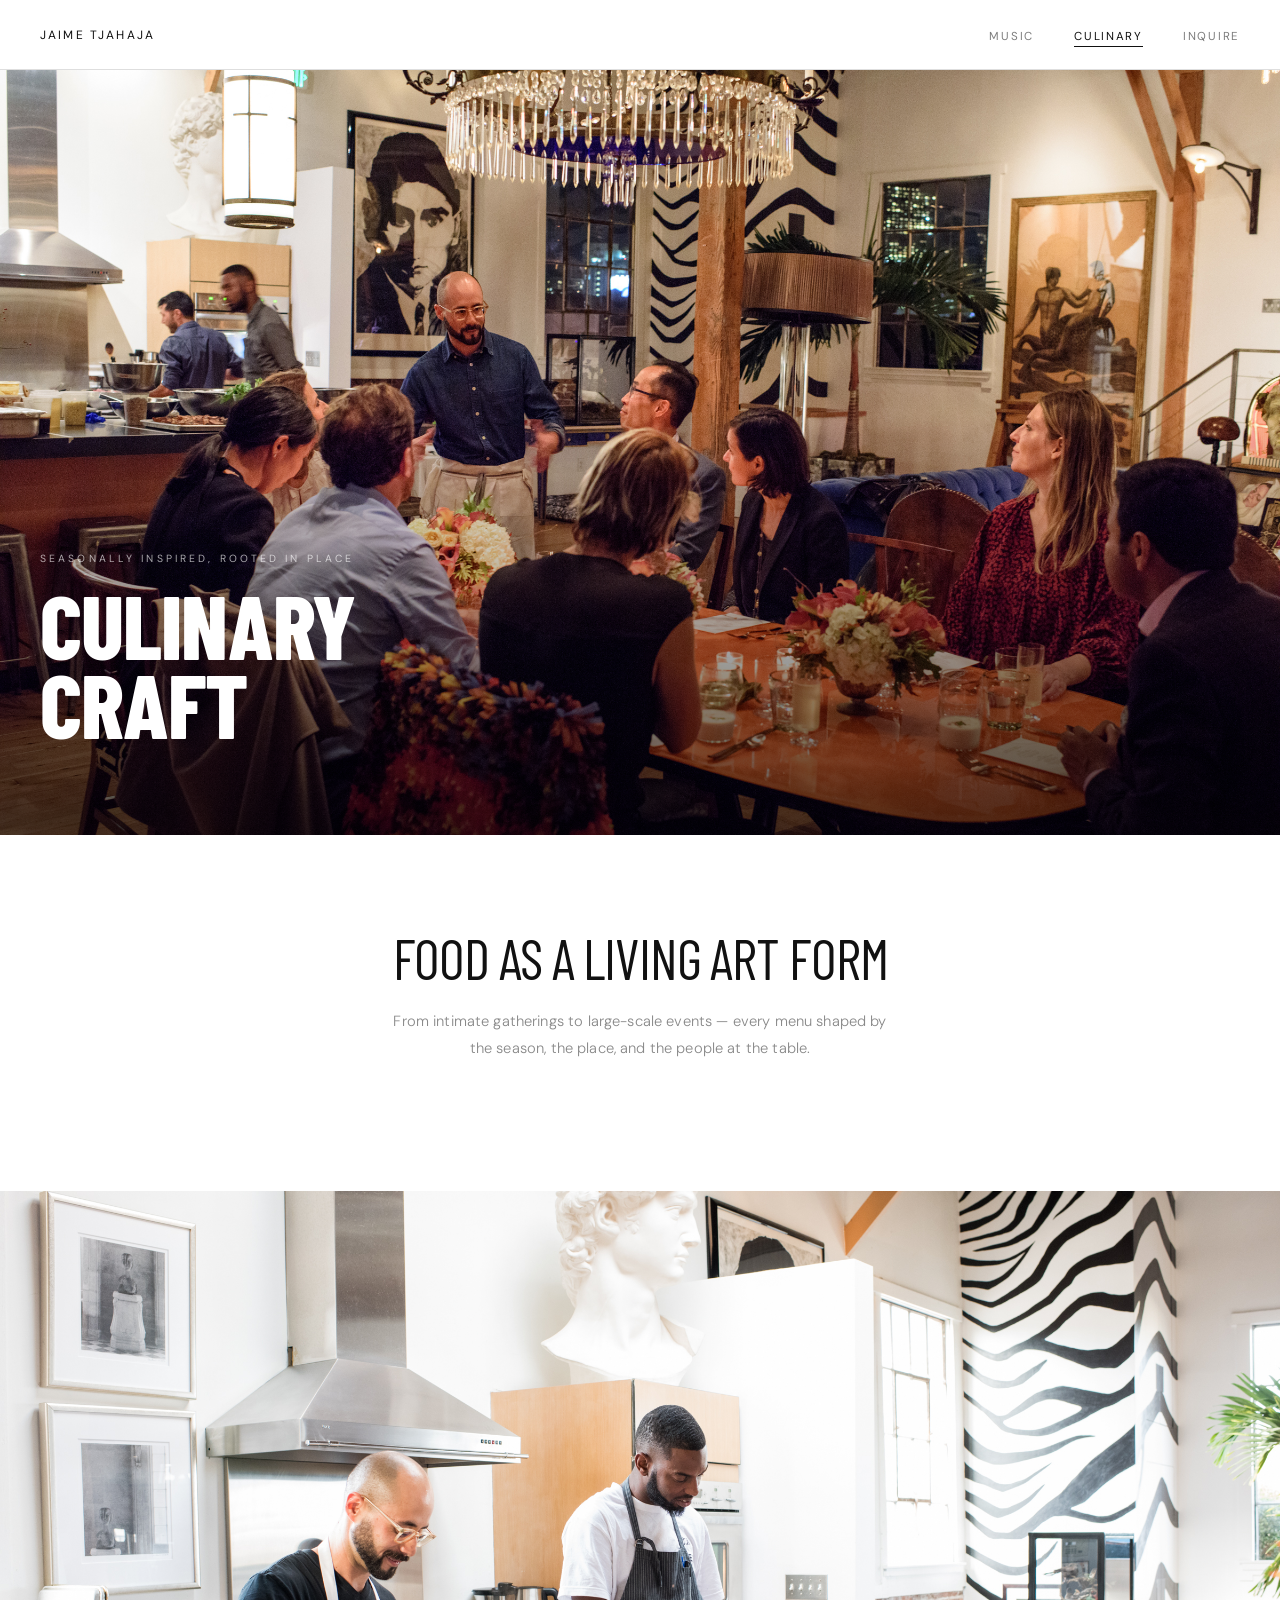
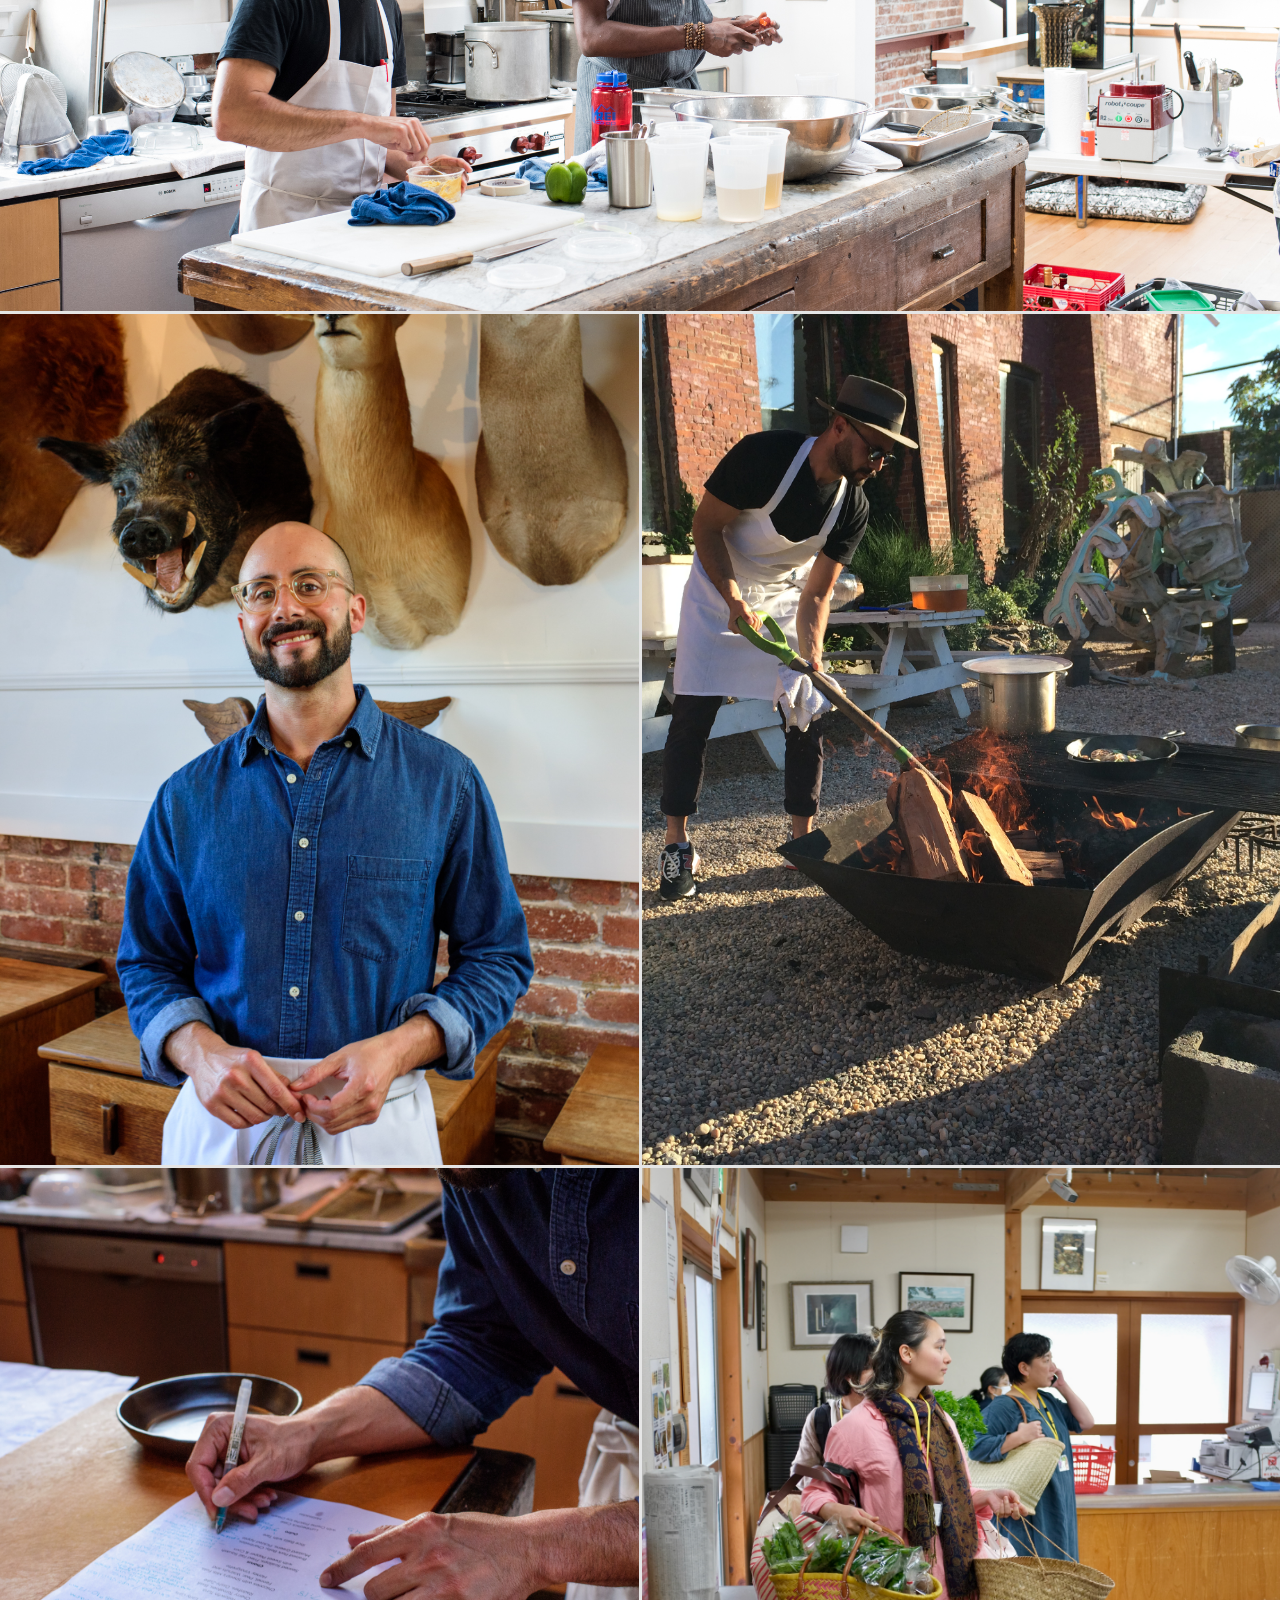
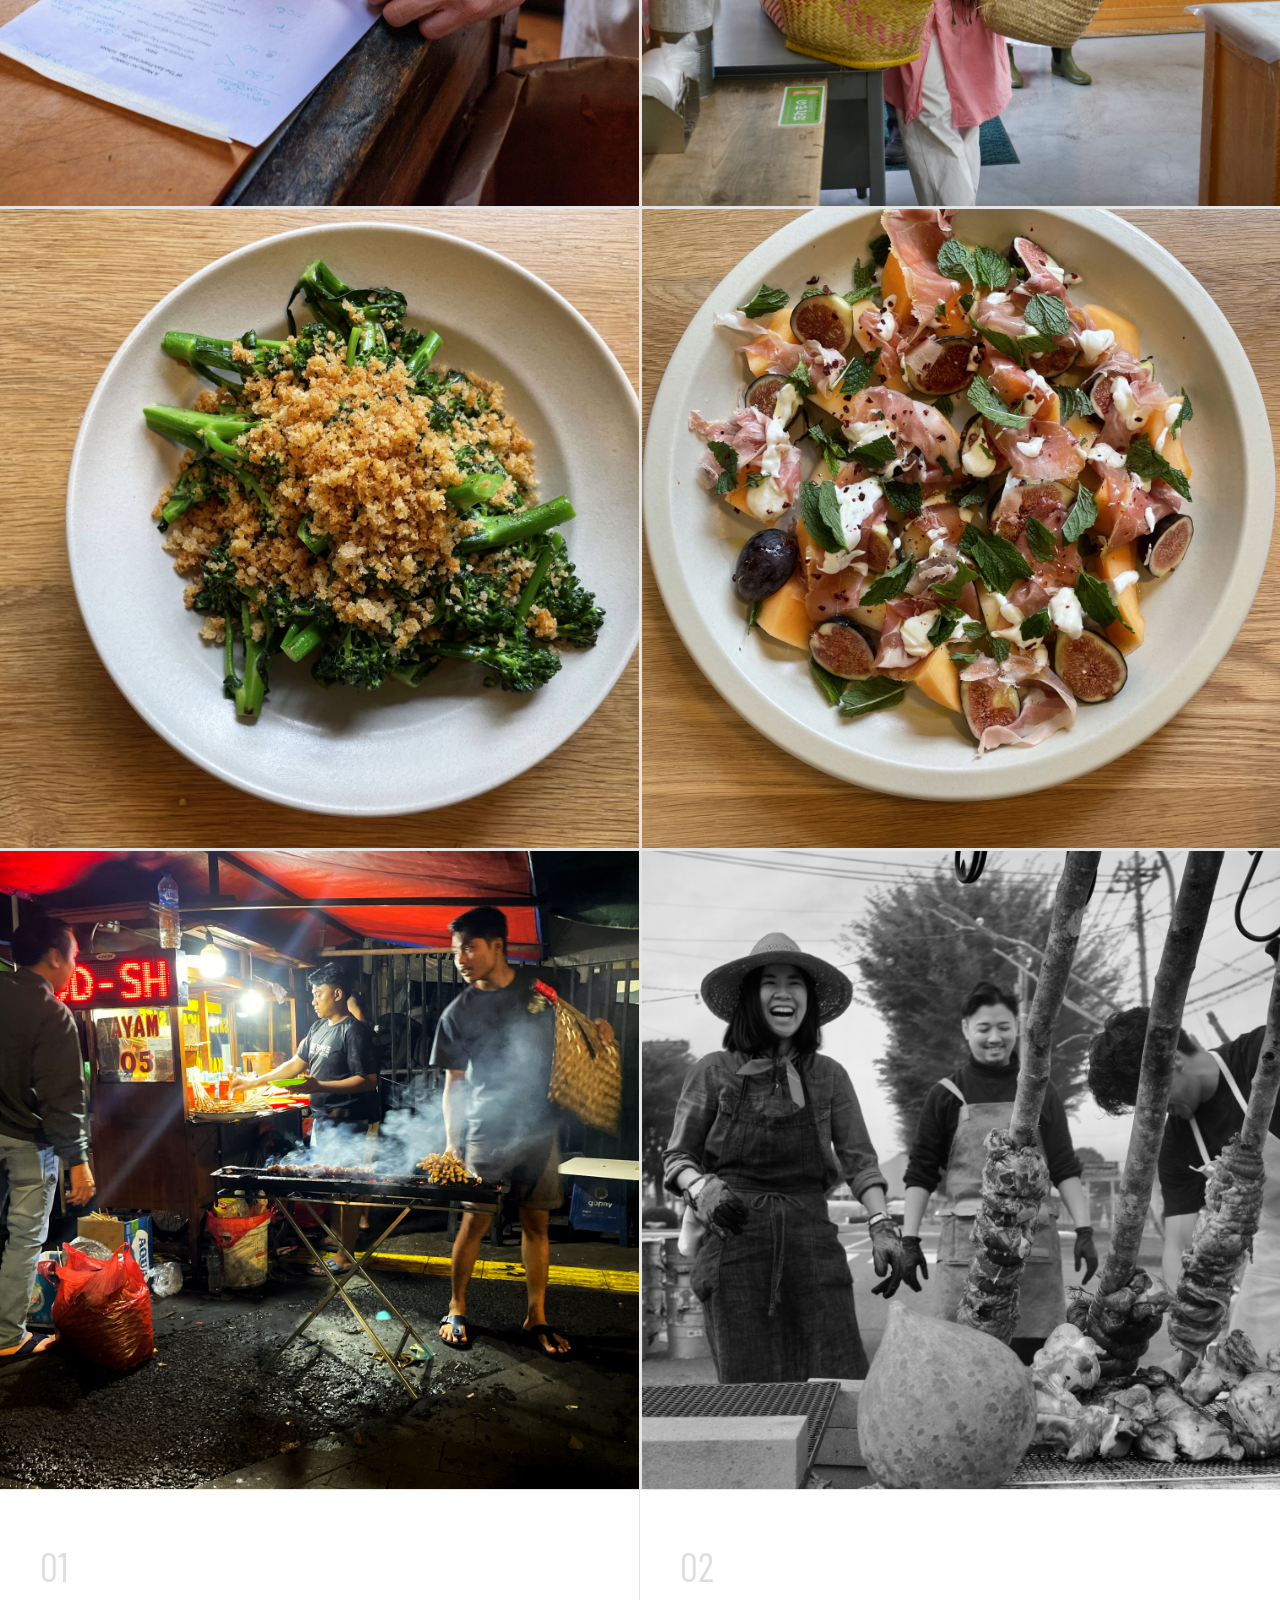
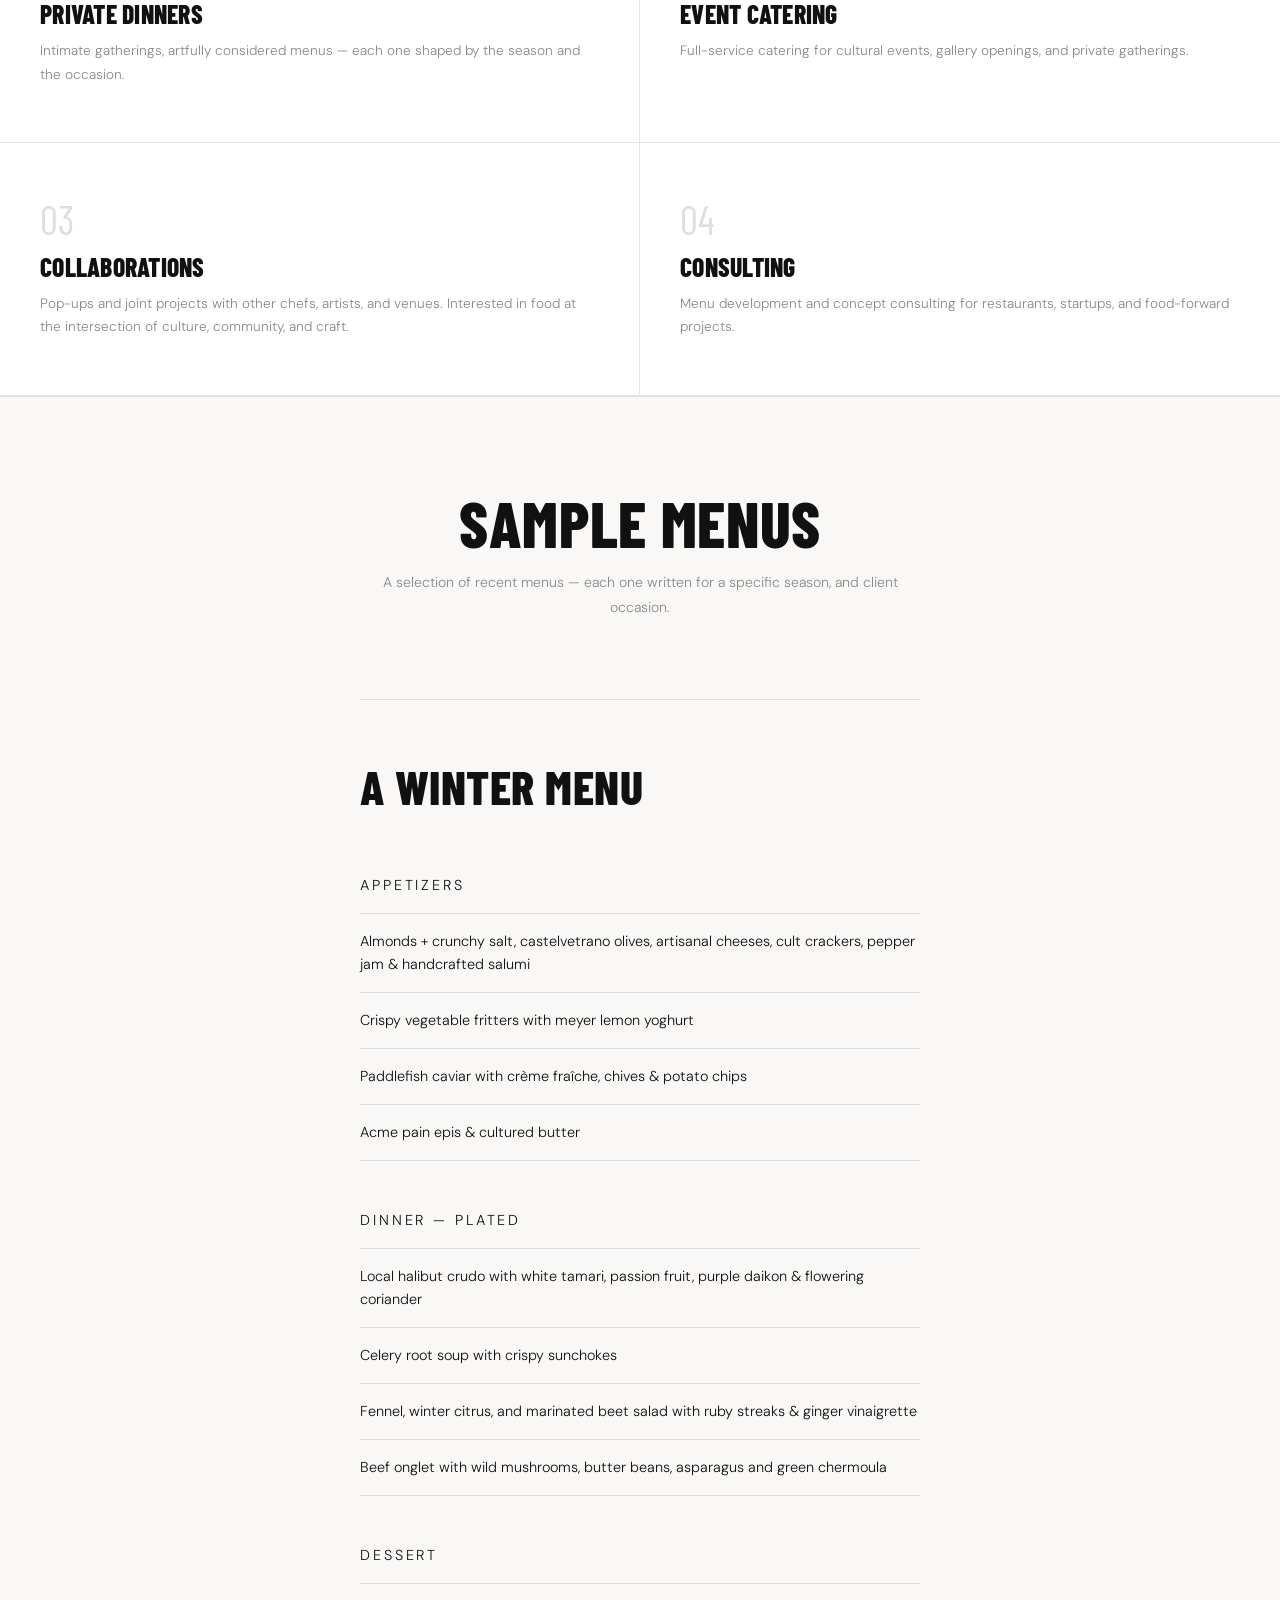
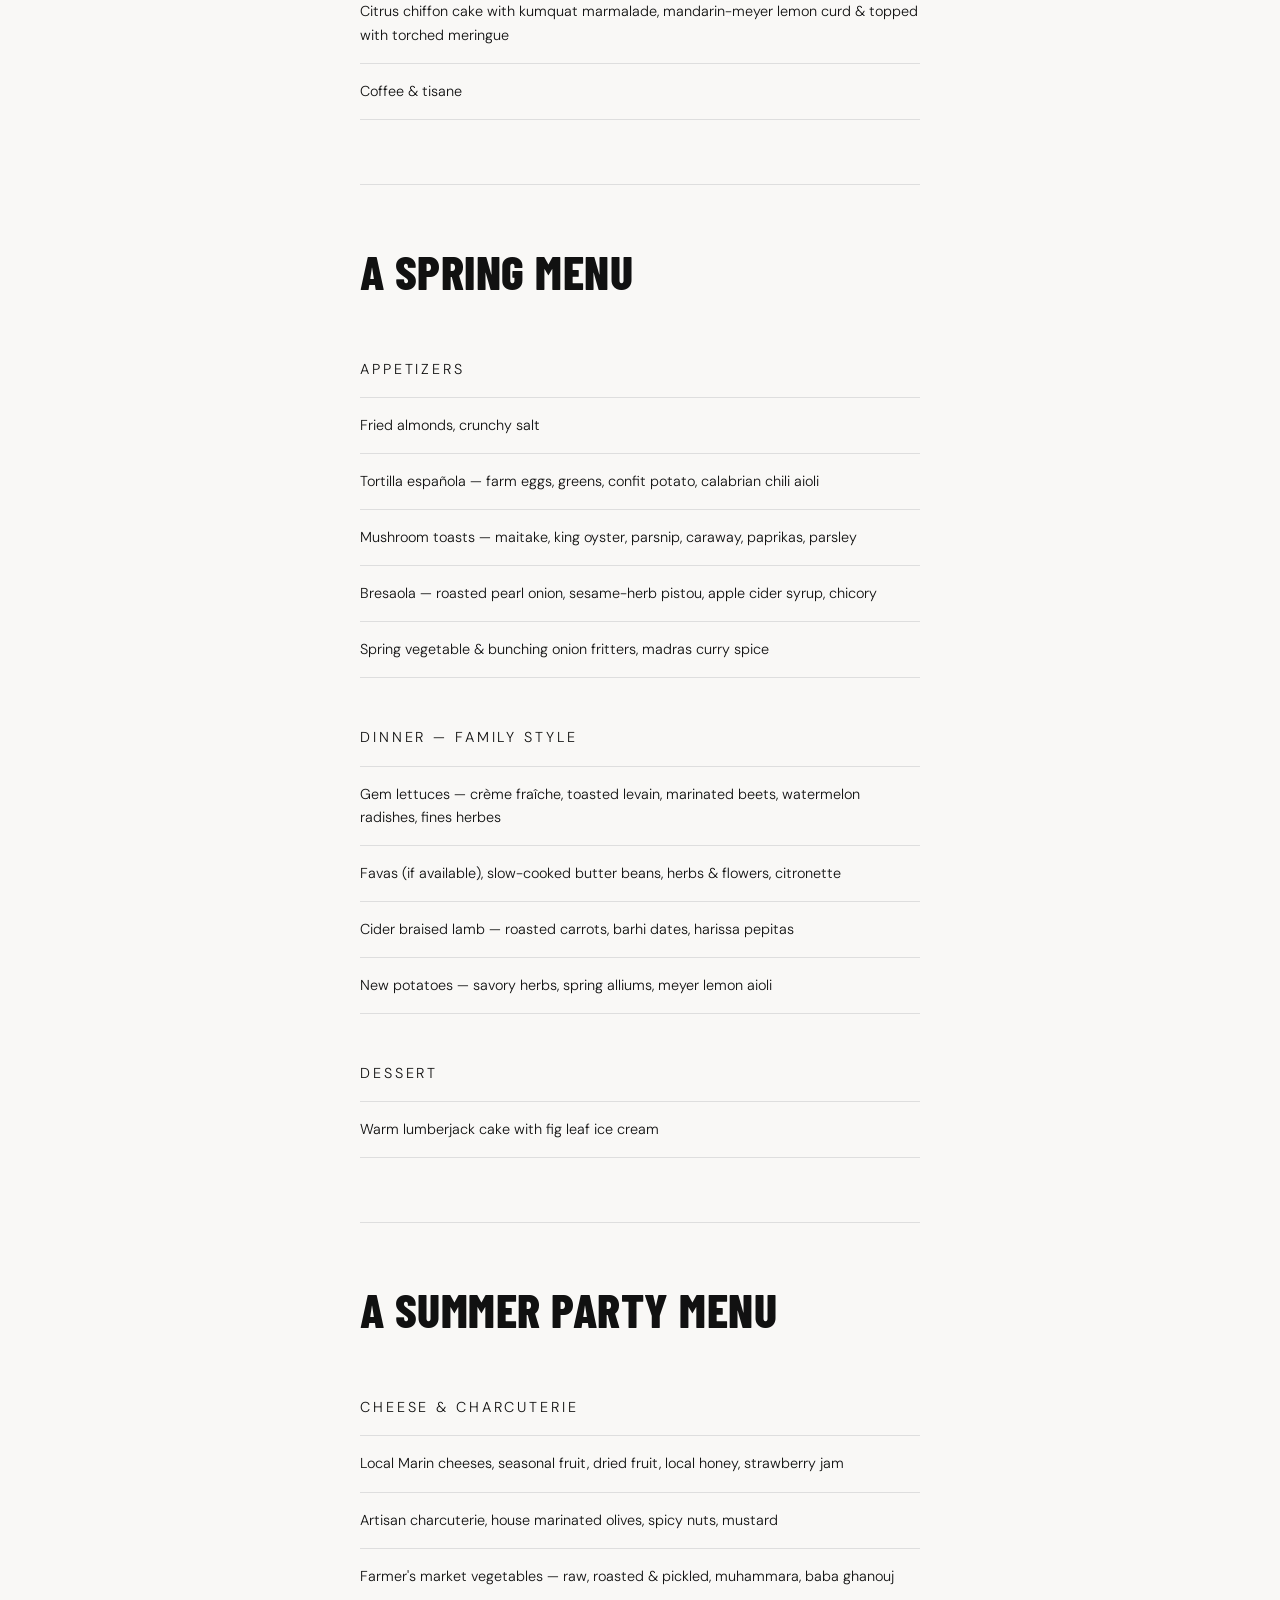
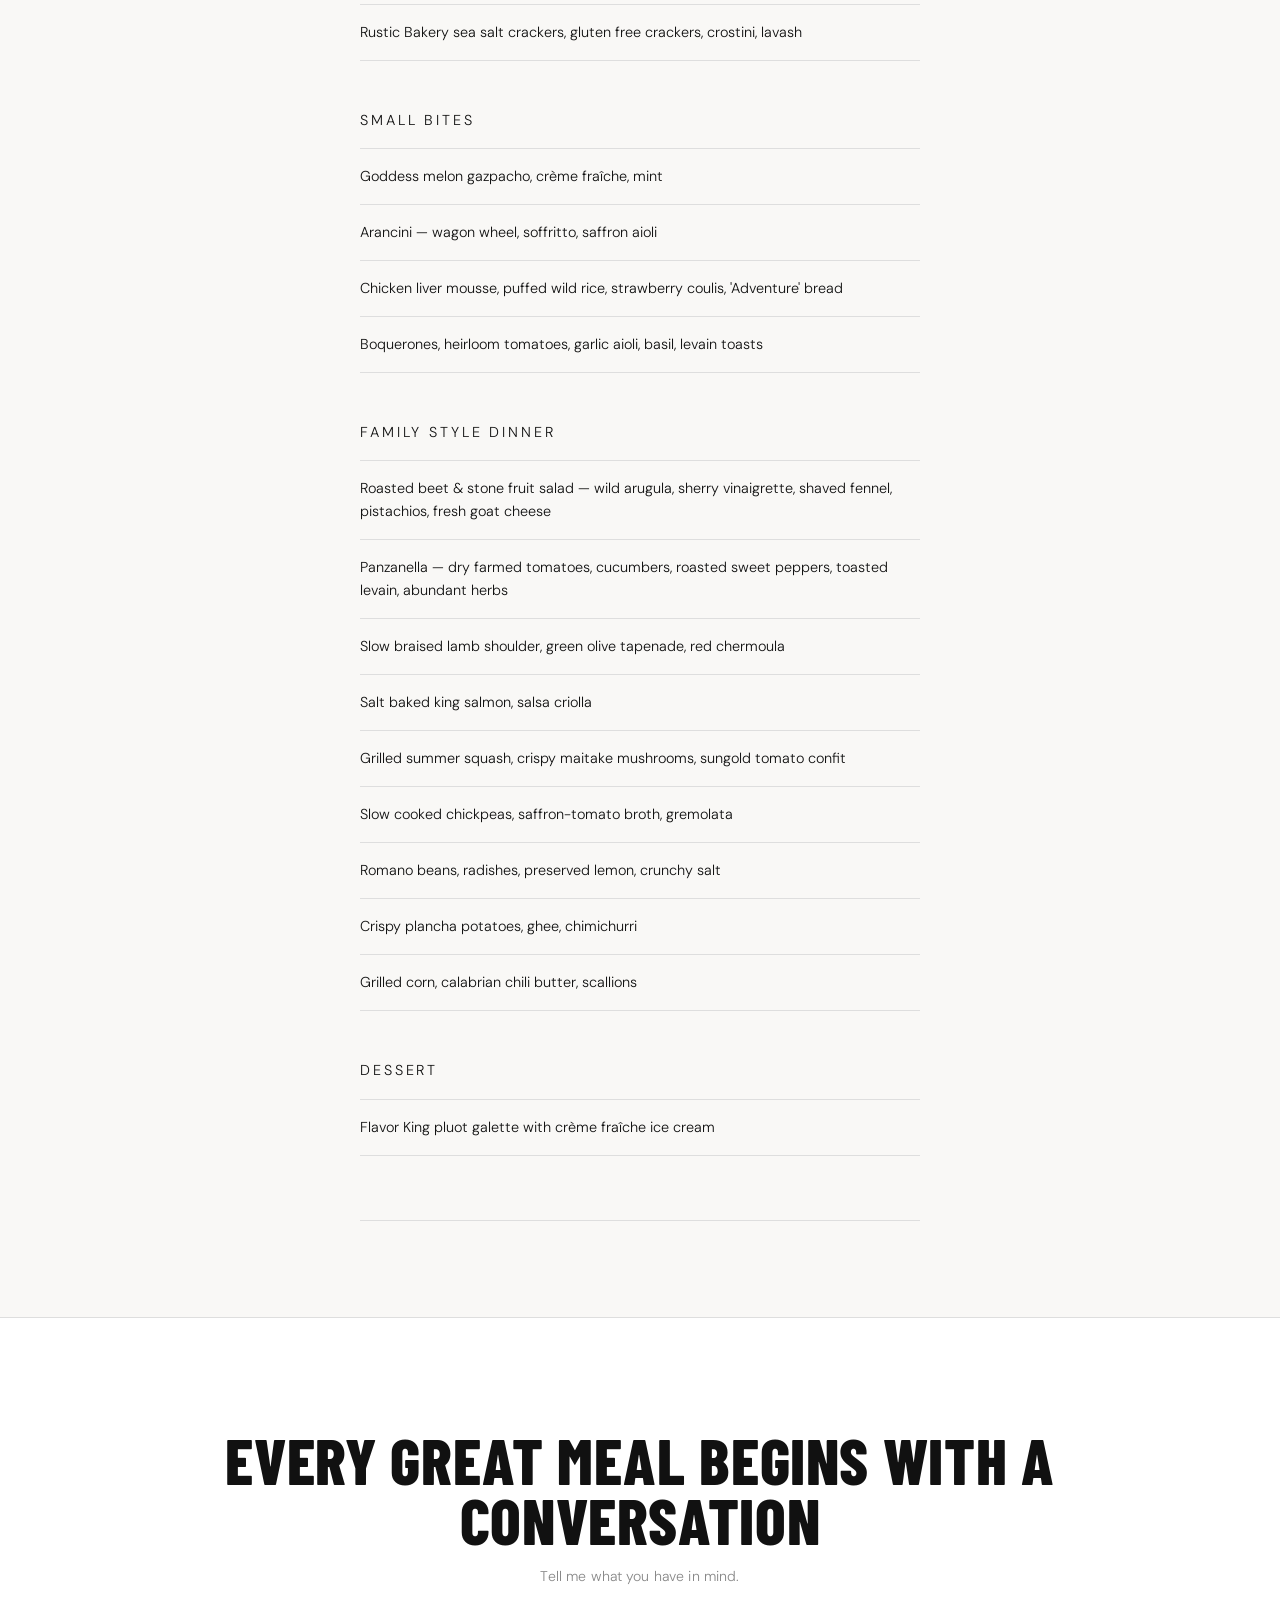
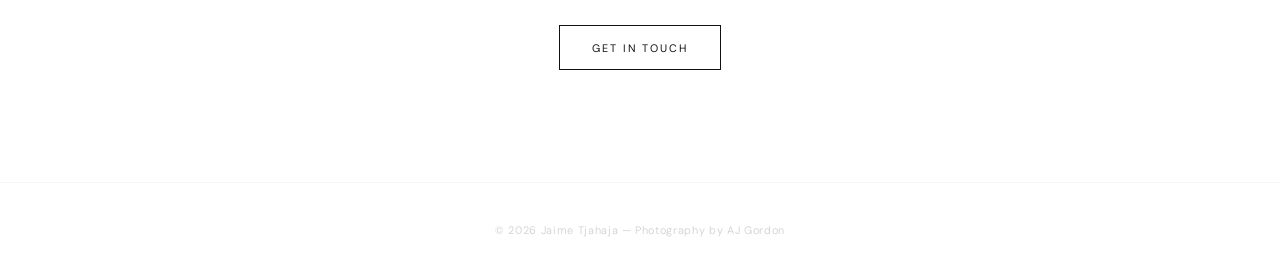
==== culinary/index.html @ 408b6736 "V5" ====
<!DOCTYPE html>
<html lang="en">
<head>
<meta charset="UTF-8">
<meta name="viewport" content="width=device-width, initial-scale=1.0">
<title>Culinary — Jaime Tjahaja</title>
<meta name="description" content="Culinary work by Jaime Tjahaja — fire cooking, private events, and collaborative dining.">
<link rel="stylesheet" href="../assets/style.css">
<link rel="icon" type="image/x-icon" href="../assets/favicon.ico">
</head>
<body class="theme-culinary">

  <nav class="site-nav">
    <a class="nav-wordmark" href="../index.html">Jaime Tjahaja</a>
    <ul class="nav-links">
      <li><a href="../music/index.html">Music</a></li>
      <li><a href="index.html" class="active">Culinary</a></li>
      <li><a href="#inquire">Inquire</a></li>
    </ul>
  </nav>

  <!-- HERO -->
  <section class="culinary-hero">
    <img src="../images/culinary/ken-fulk-dinner.jpg" alt="Jaime Tjahaja hosting a private dinner at Ken Fulk's studio, San Francisco">
    <div class="culinary-hero-content">
      <div class="hero-eyebrow" style="color:rgba(255,255,255,0.65)">Seasonally inspired, rooted in place</div>
      <h1 class="hero-name">Culinary<br>Craft</h1>
    </div>
  </section>

  <!-- INTRO -->
  <section class="culinary-intro">
    <h2 class="section-heading">Food as a living art form</h2>
    <p>From intimate gatherings to large-scale events — every menu shaped by the season, the place, and the people at the table.</p>
  </section>

  <!-- GALLERY -->
  <section class="culinary-gallery">
    <div class="gallery-item wide">
      <img src="../images/culinary/ken-fulk-kitchen.jpg" alt="Collaborative kitchen prep at a private event">
      <div class="gallery-caption">Private event — San Francisco</div>
    </div>
    <div class="gallery-item tall">
      <img src="../images/culinary/ken-fulk-portrait.jpg" alt="Jaime Tjahaja in chef context at a private event">
      <div class="gallery-caption">Ken Fulk dinner, SF</div>
    </div>
    <div class="gallery-item tall">
      <img src="../images/culinary/fire-cook.jpg" alt="Jaime cooking over open fire">
      <div class="gallery-caption">Open fire cooking</div>
    </div>
    <div class="gallery-item square">
      <img src="../images/culinary/ken-fulk-menu.jpg" alt="Menu planning in the kitchen">
      <div class="gallery-caption">Menu planning</div>
    </div>
    <div class="gallery-item square">
      <img src="../images/culinary/market-japan.jpg" alt="Market sourcing in Japan">
      <div class="gallery-caption">Market sourcing — Japan</div>
    </div>
    <div class="gallery-item square">
      <img src="../images/culinary/dish-broccolini.jpg" alt="Broccolini with toasted breadcrumbs">
      <div class="gallery-caption">Broccoli from the wood oven, with anchovy, garlic & breadcrumbs</div>
    </div>
    <div class="gallery-item square">
      <img src="../images/culinary/dish-melon-prosciutto.jpg" alt="Melon, prosciutto, figs, burrata, mint">
      <div class="gallery-caption">Summer melon, Black Mission figs + prosciutto San Daniele with lime crema + mint</div>
    </div>
    <div class="gallery-item square">
      <img src="../images/culinary/street-satay.jpg" alt="Street satay at night, Indonesia">
      <div class="gallery-caption">Street satay — Indonesia</div>
    </div>
    <div class="gallery-item square">
      <img src="../images/culinary/wild-cooking-japan.jpg" alt="Wild cooking with Nao Mikami in Nasu Shiobara, Japan">
      <div class="gallery-caption">"Wild Cooking" with Nao Mikami — Nasu Shiobara, Japan</div>
    </div>
  </section>

  <!-- SERVICES -->
  <section class="culinary-services">
    <div class="service-item">
      <div class="service-num">01</div>
      <h3 class="service-title">Private Dinners</h3>
      <p class="service-desc">Intimate gatherings, artfully considered menus — each one shaped by the season and the occasion.</p>
    </div>
    <div class="service-item">
      <div class="service-num">02</div>
      <h3 class="service-title">Event Catering</h3>
      <p class="service-desc">Full-service catering for cultural events, gallery openings, and private gatherings.</p>
    </div>
    <div class="service-item">
      <div class="service-num">03</div>
      <h3 class="service-title">Collaborations</h3>
      <p class="service-desc">Pop-ups and joint projects with other chefs, artists, and venues. Interested in food at the intersection of culture, community, and craft.</p>
    </div>
    <div class="service-item">
      <div class="service-num">04</div>
      <h3 class="service-title">Consulting</h3>
      <p class="service-desc">Menu development and concept consulting for restaurants, startups, and food-forward projects.</p>
    </div>
  </section>

  <!-- MENUS -->
  <section class="menus-section">
    <div class="menus-header">
      <h2 class="section-heading">Sample Menus</h2>
      <p class="menus-intro">A selection of recent menus — each one written for a specific season, and client occasion.</p>
    </div>

    <!-- Winter Menu -->
    <div class="menu-card">
      <h3 class="menu-title">A Winter Menu</h3>
      <div class="menu-courses">
        <div class="menu-course"><p class="menu-section-label">Appetizers</p></div>
        <div class="menu-course"><p>Almonds + crunchy salt, castelvetrano olives, artisanal cheeses, cult crackers, pepper jam &amp; handcrafted salumi</p></div>
        <div class="menu-course"><p>Crispy vegetable fritters with meyer lemon yoghurt</p></div>
        <div class="menu-course"><p>Paddlefish caviar with crème fraîche, chives &amp; potato chips</p></div>
        <div class="menu-course"><p>Acme pain epis &amp; cultured butter</p></div>
        <div class="menu-divider"></div>
        <div class="menu-course"><p class="menu-section-label">Dinner — Plated</p></div>
        <div class="menu-course"><p>Local halibut crudo with white tamari, passion fruit, purple daikon &amp; flowering coriander</p></div>
        <div class="menu-course"><p>Celery root soup with crispy sunchokes</p></div>
        <div class="menu-course"><p>Fennel, winter citrus, and marinated beet salad with ruby streaks &amp; ginger vinaigrette</p></div>
        <div class="menu-course"><p>Beef onglet with wild mushrooms, butter beans, asparagus and green chermoula</p></div>
        <div class="menu-divider"></div>
        <div class="menu-course"><p class="menu-section-label">Dessert</p></div>
        <div class="menu-course"><p>Citrus chiffon cake with kumquat marmalade, mandarin-meyer lemon curd &amp; topped with torched meringue</p></div>
        <div class="menu-course"><p>Coffee &amp; tisane</p></div>
      </div>
    </div>

    <!-- Spring Menu -->
    <div class="menu-card">
      <h3 class="menu-title">A Spring Menu</h3>
      <div class="menu-courses">
        <div class="menu-course"><p class="menu-section-label">Appetizers</p></div>
        <div class="menu-course"><p>Fried almonds, crunchy salt</p></div>
        <div class="menu-course"><p>Tortilla española — farm eggs, greens, confit potato, calabrian chili aioli</p></div>
        <div class="menu-course"><p>Mushroom toasts — maitake, king oyster, parsnip, caraway, paprikas, parsley</p></div>
        <div class="menu-course"><p>Bresaola — roasted pearl onion, sesame-herb pistou, apple cider syrup, chicory</p></div>
        <div class="menu-course"><p>Spring vegetable &amp; bunching onion fritters, madras curry spice</p></div>
        <div class="menu-divider"></div>
        <div class="menu-course"><p class="menu-section-label">Dinner — Family Style</p></div>
        <div class="menu-course"><p>Gem lettuces — crème fraîche, toasted levain, marinated beets, watermelon radishes, fines herbes</p></div>
        <div class="menu-course"><p>Favas (if available), slow-cooked butter beans, herbs &amp; flowers, citronette</p></div>
        <div class="menu-course"><p>Cider braised lamb — roasted carrots, barhi dates, harissa pepitas</p></div>
        <div class="menu-course"><p>New potatoes — savory herbs, spring alliums, meyer lemon aioli</p></div>
        <div class="menu-divider"></div>
        <div class="menu-course"><p class="menu-section-label">Dessert</p></div>
        <div class="menu-course"><p>Warm lumberjack cake with fig leaf ice cream</p></div>
      </div>
    </div>

    <!-- Summer Menu -->
    <div class="menu-card">
      <h3 class="menu-title">A Summer Party Menu</h3>
      <div class="menu-courses">
        <div class="menu-course"><p class="menu-section-label">Cheese &amp; Charcuterie</p></div>
        <div class="menu-course"><p>Local Marin cheeses, seasonal fruit, dried fruit, local honey, strawberry jam</p></div>
        <div class="menu-course"><p>Artisan charcuterie, house marinated olives, spicy nuts, mustard</p></div>
        <div class="menu-course"><p>Farmer's market vegetables — raw, roasted &amp; pickled, muhammara, baba ghanouj</p></div>
        <div class="menu-course"><p>Rustic Bakery sea salt crackers, gluten free crackers, crostini, lavash</p></div>
        <div class="menu-divider"></div>
        <div class="menu-course"><p class="menu-section-label">Small Bites</p></div>
        <div class="menu-course"><p>Goddess melon gazpacho, crème fraîche, mint</p></div>
        <div class="menu-course"><p>Arancini — wagon wheel, soffritto, saffron aioli</p></div>
        <div class="menu-course"><p>Chicken liver mousse, puffed wild rice, strawberry coulis, 'Adventure' bread</p></div>
        <div class="menu-course"><p>Boquerones, heirloom tomatoes, garlic aioli, basil, levain toasts</p></div>
        <div class="menu-divider"></div>
        <div class="menu-course"><p class="menu-section-label">Family Style Dinner</p></div>
        <div class="menu-course"><p>Roasted beet &amp; stone fruit salad — wild arugula, sherry vinaigrette, shaved fennel, pistachios, fresh goat cheese</p></div>
        <div class="menu-course"><p>Panzanella — dry farmed tomatoes, cucumbers, roasted sweet peppers, toasted levain, abundant herbs</p></div>
        <div class="menu-course"><p>Slow braised lamb shoulder, green olive tapenade, red chermoula</p></div>
        <div class="menu-course"><p>Salt baked king salmon, salsa criolla</p></div>
        <div class="menu-course"><p>Grilled summer squash, crispy maitake mushrooms, sungold tomato confit</p></div>
        <div class="menu-course"><p>Slow cooked chickpeas, saffron-tomato broth, gremolata</p></div>
        <div class="menu-course"><p>Romano beans, radishes, preserved lemon, crunchy salt</p></div>
        <div class="menu-course"><p>Crispy plancha potatoes, ghee, chimichurri</p></div>
        <div class="menu-course"><p>Grilled corn, calabrian chili butter, scallions</p></div>
        <div class="menu-divider"></div>
        <div class="menu-course"><p class="menu-section-label">Dessert</p></div>
        <div class="menu-course"><p>Flavor King pluot galette with crème fraîche ice cream</p></div>
      </div>
    </div>
  </section>

  <!-- CONTACT -->
  <section class="culinary-contact" id="inquire">
    <h2 class="section-heading">Every great meal begins with a conversation</h2>
    <p>Tell me what you have in mind.</p>
    <a href="mailto:jgtjahaja@gmail.com" class="btn btn-black">Get in touch</a>
  </section>

  <footer class="site-footer">
    &copy; 2026 Jaime Tjahaja &mdash; Photography by AJ Gordon
  </footer>

</body>
</html>
---- assets/style.css ----
/* ============================================
   Jaime Tjahaja v2 — Reseda-inspired design
   White base · Thin editorial serif · Orange accent
   ============================================ */

@import url('https://fonts.googleapis.com/css2?family=Barlow+Condensed:wght@800;900&family=DM+Sans:wght@300;400;500&display=swap');

:root {
  --white:   #FFFFFF;
  --off-white: #F9F8F6;
  --black:   #111111;
  --grey-dark: #1C1C1C;
  --grey-mid:  #888888;
  --grey-light: #E5E5E5;
  --grey-rule: #DEDEDE;
  --orange:  #FF4E00;
  --orange-dim: #CC3E00;

  --font-display: 'Barlow Condensed', Impact, sans-serif;
  --font-body: 'DM Sans', -apple-system, sans-serif;

  --ease: cubic-bezier(0.22, 1, 0.36, 1);
  --ease-in: cubic-bezier(0.4, 0, 1, 1);
}

*, *::before, *::after { box-sizing: border-box; margin: 0; padding: 0; }
html { scroll-behavior: smooth; }
body { font-family: var(--font-body); color: var(--black); background: var(--white); -webkit-font-smoothing: antialiased; }
a { color: inherit; text-decoration: none; }
img { display: block; max-width: 100%; }

/* ============================================
   LANDING — full-screen split
   ============================================ */

body.landing {
  height: 100dvh;
  display: grid;
  grid-template-rows: auto 1fr auto;
  overflow: hidden;
}

.landing-header {
  position: absolute;
  top: 0; left: 0; right: 0;
  z-index: 20;
  display: flex;
  align-items: center;
  justify-content: center;
  padding: 2.5rem 2rem 0;
  pointer-events: none;
}

.landing-header h1 {
  font-family: var(--font-body);
  font-weight: 400;
  font-size: clamp(0.75rem, 1.4vw, 0.9rem);
  letter-spacing: 0.25em;
  text-transform: uppercase;
  color: var(--white);
  text-shadow: 0 1px 8px rgba(0,0,0,0.5);
  margin: 0;
}

.split {
  display: grid;
  grid-template-columns: 1fr 1fr;
  height: 100dvh;
}

.split-panel {
  position: relative;
  overflow: hidden;
  display: flex;
  align-items: flex-end;
  justify-content: flex-start;
  cursor: pointer;
  transition: flex 0.7s var(--ease);
}

.split-panel img.panel-bg {
  position: absolute;
  inset: 0;
  width: 100%; height: 100%;
  object-fit: cover;
  transition: transform 0.9s var(--ease);
  will-change: transform;
}

.split-panel:hover img.panel-bg { transform: scale(1.04); }

.panel-scrim {
  position: absolute;
  inset: 0;
  transition: opacity 0.4s;
}

.music-panel .panel-scrim {
  background: linear-gradient(to top, rgba(0,0,0,0.75) 0%, rgba(0,0,0,0.1) 60%);
}

.culinary-panel .panel-scrim {
  background: linear-gradient(to top, rgba(0,0,0,0.55) 0%, rgba(0,0,0,0.05) 55%);
}

.panel-label {
  position: relative;
  z-index: 2;
  padding: 3rem 2.5rem;
  display: flex;
  flex-direction: column;
  gap: 0.3rem;
}

.panel-eyebrow {
  font-family: var(--font-body);
  font-size: 0.65rem;
  font-weight: 400;
  letter-spacing: 0.3em;
  text-transform: uppercase;
  color: rgba(255,255,255,0.65);
}

.panel-title {
  font-family: var(--font-display);
  font-size: clamp(4rem, 9vw, 8rem);
  font-weight: 800;
  font-style: normal;
  text-transform: uppercase;
  color: var(--white);
  line-height: 0.88;
  letter-spacing: 0.01em;
  transition: color 0.3s;
}

.music-panel:hover .panel-title { color: var(--orange); }

.panel-arrow {
  font-size: 0.75rem;
  color: rgba(255,255,255,0.5);
  letter-spacing: 0.15em;
  text-transform: uppercase;
  margin-top: 0.75rem;
  display: flex;
  align-items: center;
  gap: 0.5rem;
  transition: gap 0.3s var(--ease), color 0.3s;
}

.split-panel:hover .panel-arrow {
  gap: 0.9rem;
  color: rgba(255,255,255,0.85);
}

.panel-divider {
  position: absolute;
  left: 50%;
  top: 50%;
  transform: translate(-50%, -50%);
  z-index: 10;
  width: 1px;
  height: 40%;
  background: rgba(255,255,255,0.25);
  pointer-events: none;
}

.landing-footer {
  position: absolute;
  bottom: 0; left: 0; right: 0;
  z-index: 20;
  text-align: center;
  padding: 1.25rem;
  pointer-events: none;
}

.landing-footer span {
  font-size: 0.65rem;
  letter-spacing: 0.08em;
  color: rgba(255,255,255,0.4);
}

@media (max-width: 680px) {
  body.landing { height: auto; min-height: 100dvh; overflow: auto; }
  .split { grid-template-columns: 1fr; grid-template-rows: 50dvh 50dvh; height: 100dvh; }
  .panel-divider { display: none; }
  .landing-header { position: relative; background: var(--black); padding: 1.5rem 1rem; }
  .landing-header h1 { background: none; border: none; font-size: 1rem; }
  .panel-title { font-size: clamp(2.5rem, 12vw, 3.5rem); }
  .panel-label { padding: 2rem 1.5rem; }
}

/* ============================================
   SHARED NAV
   ============================================ */

.site-nav {
  position: sticky;
  top: 0;
  z-index: 100;
  display: flex;
  align-items: center;
  justify-content: space-between;
  padding: 1.5rem 2.5rem;
  backdrop-filter: blur(12px);
}

.nav-wordmark {
  font-family: var(--font-body);
  font-weight: 400;
  font-size: 0.75rem;
  letter-spacing: 0.18em;
  text-transform: uppercase;
}

.nav-links {
  display: flex;
  gap: 2.5rem;
  list-style: none;
}

.nav-links a {
  font-family: var(--font-body);
  font-size: 0.72rem;
  font-weight: 400;
  letter-spacing: 0.15em;
  text-transform: uppercase;
  opacity: 0.55;
  transition: opacity 0.2s;
  padding-bottom: 2px;
  border-bottom: 1px solid transparent;
  transition: opacity 0.2s, border-color 0.2s;
}

.nav-links a:hover,
.nav-links a.active { opacity: 1; }

/* Music nav — dark */
.theme-music .site-nav {
  background: rgba(10,10,10,0.88);
  border-bottom: 1px solid rgba(255,255,255,0.06);
  color: var(--white);
}
.theme-music .nav-links a.active { border-bottom-color: var(--orange); }

/* Culinary nav — light */
.theme-culinary .site-nav {
  background: rgba(255,255,255,0.95);
  border-bottom: 1px solid var(--grey-rule);
  color: var(--black);
}
.theme-culinary .nav-links a.active { border-bottom-color: var(--black); }

/* ============================================
   MUSIC — HOMEPAGE
   ============================================ */

body.theme-music {
  background: var(--black);
  color: var(--white);
}

/* Hero — full bleed with large type overlay */
.music-hero {
  position: relative;
  height: 88vh;
  min-height: 560px;
  overflow: hidden;
  display: flex;
  align-items: flex-end;
}

.music-hero img {
  position: absolute;
  inset: 0;
  width: 100%; height: 100%;
  object-fit: cover;
  object-position: center 30%;
}

.music-hero::after {
  content: '';
  position: absolute;
  inset: 0;
  background: linear-gradient(
    to top,
    rgba(0,0,0,0.9) 0%,
    rgba(0,0,0,0.3) 50%,
    rgba(0,0,0,0.05) 100%
  );
}

.music-hero-content {
  position: relative;
  z-index: 2;
  padding: 3.5rem 2.5rem 4rem;
  width: 100%;
  max-width: 900px;
}

.hero-eyebrow {
  font-size: 0.65rem;
  letter-spacing: 0.3em;
  text-transform: uppercase;
  color: var(--orange);
  margin-bottom: 1.25rem;
  font-family: var(--font-body);
  font-weight: 400;
}

.hero-name {
  font-family: var(--font-display);
  font-size: clamp(4rem, 10vw, 10rem);
  font-weight: 800;
  font-style: normal;
  line-height: 0.88;
  letter-spacing: -0.01em;
  color: var(--white);
  margin-bottom: 1.75rem;
  text-transform: uppercase;
}

.hero-sub {
  font-size: 0.88rem;
  color: rgba(255,255,255,0.6);
  line-height: 1.7;
  max-width: 400px;
  margin-bottom: 2.5rem;
  font-weight: 300;
  letter-spacing: 0.01em;
}

/* Single release band */
.single-band {
  display: grid;
  grid-template-columns: 1fr 2fr;
  gap: 0;
  border-top: 1px solid rgba(255,255,255,0.1);
  border-bottom: 1px solid rgba(255,255,255,0.1);
  margin: 0;
}

.single-artwork {
  position: relative;
  aspect-ratio: 1;
  overflow: hidden;
  background: var(--grey-dark);
}

.single-artwork img {
  width: 100%; height: 100%;
  object-fit: cover;
  transition: transform 0.7s var(--ease);
}

.single-artwork:hover img { transform: scale(1.03); }

.single-info {
  padding: 3.5rem 3rem;
  display: flex;
  flex-direction: column;
  justify-content: center;
  border-left: 1px solid rgba(255,255,255,0.1);
}

.single-label {
  font-size: 0.62rem;
  letter-spacing: 0.3em;
  text-transform: uppercase;
  color: var(--orange);
  margin-bottom: 1.25rem;
  font-family: var(--font-body);
}

.single-title {
  font-family: var(--font-display);
  font-size: clamp(2.5rem, 5vw, 5rem);
  font-weight: 800;
  font-style: normal;
  text-transform: uppercase;
  line-height: 0.9;
  margin-bottom: 1.25rem;
  letter-spacing: 0.01em;
}

.single-desc {
  font-size: 0.85rem;
  line-height: 1.75;
  color: rgba(255,255,255,0.55);
  max-width: 400px;
  margin-bottom: 2rem;
  font-weight: 300;
}

.stream-links {
  display: flex;
  flex-wrap: wrap;
  gap: 0.6rem;
  margin-bottom: 2rem;
}

.stream-link {
  font-size: 0.65rem;
  letter-spacing: 0.15em;
  text-transform: uppercase;
  padding: 0.65rem 1.25rem;
  border: 1px solid rgba(255,255,255,0.18);
  transition: border-color 0.2s, color 0.2s;
  font-family: var(--font-body);
  font-weight: 400;
}

.stream-link:hover { border-color: var(--orange); color: var(--orange); }

.exclusive-cta {
  display: inline-flex;
  align-items: center;
  gap: 0.75rem;
  font-size: 0.7rem;
  letter-spacing: 0.15em;
  text-transform: uppercase;
  color: var(--orange);
  border-bottom: 1px solid var(--orange);
  padding-bottom: 2px;
  transition: gap 0.3s var(--ease);
}

.exclusive-cta:hover { gap: 1.1rem; }

/* Photo grid */
.photo-grid {
  display: grid;
  grid-template-columns: 2fr 1fr 1fr;
  grid-template-rows: 300px 300px;
  gap: 3px;
}

.photo-grid-item {
  overflow: hidden;
  background: var(--grey-dark);
}

.photo-grid-item img {
  width: 100%; height: 100%;
  object-fit: cover;
  transition: transform 0.7s var(--ease);
  filter: grayscale(100%);
}

.photo-grid-item:hover img { transform: scale(1.05); filter: grayscale(60%); }
.photo-grid-item.span-col { grid-column: span 1; grid-row: span 2; }

/* Shows / upcoming */
.shows-section {
  padding: 5rem 2.5rem;
  max-width: 860px;
  margin: 0 auto;
}

.section-heading {
  font-family: var(--font-display);
  font-size: clamp(2.5rem, 5vw, 4.5rem);
  font-weight: 800;
  font-style: normal;
  text-transform: uppercase;
  letter-spacing: 0.01em;
  margin-bottom: 2.5rem;
  line-height: 0.95;
}

.show-row {
  display: grid;
  grid-template-columns: 80px 1fr auto;
  align-items: center;
  gap: 2rem;
  padding: 1.5rem 0;
  border-bottom: 1px solid rgba(255,255,255,0.08);
}

.show-date {
  font-family: var(--font-display);
  font-size: 1.1rem;
  font-weight: 300;
  opacity: 0.5;
}

.show-info { }
.show-venue { font-size: 0.9rem; font-weight: 500; margin-bottom: 0.2rem; }
.show-location { font-size: 0.8rem; opacity: 0.5; letter-spacing: 0.04em; }

.show-tag {
  font-size: 0.65rem;
  letter-spacing: 0.12em;
  text-transform: uppercase;
  color: var(--orange);
  border: 1px solid var(--orange);
  padding: 0.35rem 0.75rem;
  white-space: nowrap;
}

/* About strip */
.about-strip {
  display: grid;
  grid-template-columns: 1fr 1fr;
  border-top: 1px solid rgba(255,255,255,0.08);
}

.about-image {
  position: relative;
  aspect-ratio: 4/5;
  overflow: hidden;
}

.about-image img {
  width: 100%; height: 100%;
  object-fit: cover;
  object-position: center top;
  filter: grayscale(100%);
}

.about-text {
  padding: 4rem 3rem;
  display: flex;
  flex-direction: column;
  justify-content: center;
  border-left: 1px solid rgba(255,255,255,0.08);
}

.about-text .section-heading { margin-bottom: 1.5rem; }

.about-body {
  font-size: 0.9rem;
  line-height: 1.85;
  color: rgba(255,255,255,0.65);
  margin-bottom: 1.5rem;
  font-weight: 300;
  letter-spacing: 0.01em;
}

/* Buttons / CTAs */
.btn {
  display: inline-block;
  font-size: 0.68rem;
  letter-spacing: 0.18em;
  text-transform: uppercase;
  padding: 0.9rem 2rem;
  border: 1px solid currentColor;
  transition: background 0.25s, color 0.25s;
  cursor: pointer;
  font-family: var(--font-body);
  font-weight: 400;
}

.btn-orange { color: var(--orange); border-color: var(--orange); }
.btn-orange:hover { background: var(--orange); color: var(--white); }
.btn-white { color: var(--white); border-color: var(--white); }
.btn-white:hover { background: var(--white); color: var(--black); }

/* Tree divider */
.tree-divider {
  width: 100%;
  overflow: hidden;
  position: relative;
  height: 60vh;
  min-height: 380px;
  margin-top: 4rem;
}

.tree-divider img {
  width: 100%;
  height: 100%;
  object-fit: cover;
  object-position: center 40%;
  filter: brightness(0.75);
}

/* Footer */
.site-footer {
  text-align: center;
  padding: 2.5rem 1rem;
  font-size: 0.68rem;
  letter-spacing: 0.06em;
  opacity: 0.35;
  border-top: 1px solid rgba(255,255,255,0.06);
}

/* ============================================
   CULINARY
   ============================================ */

body.theme-culinary {
  background: var(--white);
  color: var(--black);
}

.culinary-hero {
  position: relative;
  height: 85vh;
  min-height: 520px;
  overflow: hidden;
  display: flex;
  align-items: flex-end;
}

.culinary-hero img {
  position: absolute;
  inset: 0;
  width: 100%; height: 100%;
  object-fit: cover;
  object-position: center 40%;
}

.culinary-hero::after {
  content: '';
  position: absolute;
  inset: 0;
  background: linear-gradient(to top, rgba(0,0,0,0.65) 0%, rgba(0,0,0,0.0) 55%);
}

.culinary-hero-content {
  position: relative;
  z-index: 2;
  padding: 3rem 2.5rem 4rem;
  color: var(--white);
}

.culinary-hero-content .hero-name {
  color: var(--white);
  font-size: clamp(2.5rem, 7vw, 6rem);
}

/* Asymmetric gallery — Reseda style */
.culinary-gallery {
  display: grid;
  grid-template-columns: 1fr 1fr;
  grid-template-rows: auto;
  gap: 3px;
  background: var(--grey-light);
}

.gallery-item {
  position: relative;
  overflow: hidden;
  background: var(--grey-light);
}

.gallery-item img {
  width: 100%; height: 100%;
  object-fit: cover;
  transition: transform 0.7s var(--ease);
  display: block;
}

.gallery-item:hover img { transform: scale(1.03); }

.gallery-item.tall { aspect-ratio: 3/4; }
.gallery-item.wide { aspect-ratio: 16/9; grid-column: span 2; }
.gallery-item.square { aspect-ratio: 1; }

.gallery-caption {
  position: absolute;
  bottom: 0; left: 0; right: 0;
  padding: 1rem 1.25rem;
  background: linear-gradient(to top, rgba(0,0,0,0.5), transparent);
  color: var(--white);
  font-size: 0.72rem;
  letter-spacing: 0.08em;
  text-transform: uppercase;
  opacity: 0;
  transition: opacity 0.3s;
}

.gallery-item:hover .gallery-caption { opacity: 1; }

/* Culinary about / text sections */
.culinary-intro {
  max-width: 760px;
  margin: 0 auto;
  padding: 6rem 2.5rem;
  text-align: center;
}

.culinary-intro .section-heading {
  font-family: var(--font-display);
  font-size: clamp(2.2rem, 4.5vw, 3.5rem);
  font-weight: 400;
  letter-spacing: -0.02em;
  margin-bottom: 1.5rem;
  color: var(--black);
}

.culinary-intro p {
  font-size: 0.92rem;
  line-height: 1.85;
  color: var(--grey-mid);
  max-width: 500px;
  margin: 0 auto 2rem;
  font-weight: 300;
  letter-spacing: 0.01em;
}

/* Services / inquiry */
.culinary-services {
  display: grid;
  grid-template-columns: 1fr 1fr;
  border-top: 1px solid var(--grey-light);
}

.service-item {
  padding: 3.5rem 2.5rem;
  border-right: 1px solid var(--grey-light);
  border-bottom: 1px solid var(--grey-light);
}

.service-item:nth-child(even) { border-right: none; }

.service-num {
  font-family: var(--font-display);
  font-size: 2.5rem;
  font-weight: 400;
  color: var(--grey-rule);
  margin-bottom: 1rem;
  line-height: 1;
}

.service-title {
  font-family: var(--font-display);
  font-size: 1.6rem;
  font-weight: 800;
  text-transform: uppercase;
  margin-bottom: 0.75rem;
  letter-spacing: 0.01em;
  line-height: 0.95;
}

.service-desc {
  font-size: 0.85rem;
  line-height: 1.75;
  color: var(--grey-mid);
  font-weight: 300;
}

/* ============================================
   MENUS SECTION
   ============================================ */

.menus-section {
  background: var(--off-white);
  padding: 6rem 2.5rem;
  border-top: 1px solid var(--grey-rule);
}

.menus-header {
  max-width: 560px;
  margin: 0 auto 5rem;
  text-align: center;
}

.menus-header .section-heading {
  margin-bottom: 1rem;
  color: var(--black);
}

.menus-intro {
  font-size: 0.88rem;
  color: var(--grey-mid);
  line-height: 1.75;
  font-weight: 300;
}

.menu-card {
  max-width: 560px;
  margin: 0 auto;
  padding: 4rem 0;
  border-top: 1px solid var(--grey-rule);
}

.menu-card:last-child {
  border-bottom: 1px solid var(--grey-rule);
}

.menu-meta {
  margin-bottom: 1.5rem;
}

.menu-date {
  font-size: 0.68rem;
  letter-spacing: 0.2em;
  text-transform: uppercase;
  color: var(--grey-mid);
  font-family: var(--font-body);
}

.menu-title {
  font-family: var(--font-display);
  font-size: clamp(2rem, 4vw, 3rem);
  font-weight: 800;
  text-transform: uppercase;
  letter-spacing: 0.01em;
  line-height: 0.95;
  color: var(--black);
  margin-bottom: 3rem;
}

.menu-courses {
  display: flex;
  flex-direction: column;
  gap: 0;
}

.menu-course {
  padding: 1rem 0;
  border-bottom: 1px solid var(--grey-rule);
}

.menu-course p {
  font-size: 0.9rem;
  line-height: 1.6;
  color: var(--black);
  font-weight: 300;
  margin: 0;
}

.menu-divider {
  height: 2rem;
}

.menu-section-label {
  font-size: 0.65rem;
  letter-spacing: 0.2em;
  text-transform: uppercase;
  color: var(--grey-mid);
  font-family: var(--font-body);
  font-weight: 500;
  margin: 0;
}

.menu-tags {
  display: block;
  font-size: 0.72rem;
  color: var(--grey-mid);
  letter-spacing: 0.05em;
  margin-top: 0.25rem;
  font-style: italic;
}

/* Culinary footer CTA */
.culinary-contact {
  padding: 7rem 2.5rem;
  text-align: center;
  background: var(--white);
  border-top: 1px solid var(--grey-rule);
}

.culinary-contact .section-heading { color: var(--black); margin-bottom: 1rem; }
.culinary-contact p { color: var(--grey-mid); font-size: 0.88rem; margin-bottom: 2.5rem; font-weight: 300; letter-spacing: 0.01em; }

.btn-black { color: var(--black); border-color: var(--black); }
.btn-black:hover { background: var(--black); color: var(--white); }

.theme-culinary .site-footer {
  border-top-color: var(--grey-light);
  color: var(--grey-mid);
}

/* ============================================
   EXCLUSIVE / PASSWORD GATE
   ============================================ */

.gate-screen {
  min-height: 100dvh;
  display: flex;
  align-items: center;
  justify-content: center;
  position: relative;
  padding: 2rem;
  overflow: hidden;
}

.gate-bg {
  position: absolute;
  inset: 0;
  width: 100%; height: 100%;
  object-fit: cover;
  filter: grayscale(30%);
}

.gate-screen::after {
  content: '';
  position: absolute;
  inset: 0;
  background: rgba(10,10,10,0.82);
}

.gate-box {
  position: relative;
  z-index: 2;
  max-width: 420px;
  width: 100%;
  text-align: center;
}

.gate-box .hero-eyebrow { margin-bottom: 1.5rem; }

.gate-box h1 {
  font-family: var(--font-display);
  font-size: clamp(2rem, 5vw, 3rem);
  font-weight: 300;
  color: var(--white);
  margin-bottom: 0.75rem;
  line-height: 1;
}

.gate-box p {
  font-size: 0.88rem;
  color: rgba(255,255,255,0.55);
  line-height: 1.6;
  margin-bottom: 2.5rem;
}

.gate-input {
  width: 100%;
  background: rgba(255,255,255,0.05);
  border: 1px solid rgba(255,255,255,0.15);
  color: var(--white);
  font-size: 1rem;
  letter-spacing: 0.08em;
  padding: 1rem;
  text-align: center;
  margin-bottom: 0.75rem;
  transition: border-color 0.2s;
}

.gate-input:focus { outline: none; border-color: var(--orange); }
.gate-input::placeholder { color: rgba(255,255,255,0.25); }

.gate-error {
  font-size: 0.78rem;
  color: var(--orange);
  min-height: 1.2em;
  margin-bottom: 0.75rem;
}

#release-content { display: none; }
#release-content.unlocked { display: block; }

/* Release content blocks */
.release-hero {
  position: relative;
  height: 60vh;
  overflow: hidden;
  display: flex;
  align-items: flex-end;
}

.release-hero img {
  position: absolute;
  inset: 0;
  width: 100%; height: 100%;
  object-fit: cover;
}

.release-hero::after {
  content: '';
  position: absolute;
  inset: 0;
  background: linear-gradient(to top, rgba(0,0,0,0.88) 0%, transparent 60%);
}

.release-hero-content {
  position: relative;
  z-index: 2;
  padding: 2.5rem 2.5rem 3rem;
}

.release-block {
  max-width: 760px;
  margin: 0 auto;
  padding: 4rem 2.5rem;
  border-bottom: 1px solid rgba(255,255,255,0.07);
}

.release-block h2 {
  font-family: var(--font-display);
  font-size: 1.8rem;
  font-weight: 300;
  margin-bottom: 1.5rem;
}

.video-frame {
  width: 100%;
  aspect-ratio: 16/9;
  background: var(--grey-dark);
  position: relative;
  overflow: hidden;
}

.video-frame iframe,
.video-frame video {
  position: absolute;
  inset: 0;
  width: 100%; height: 100%;
  border: 0;
}

.video-placeholder {
  position: absolute;
  inset: 0;
  display: flex;
  align-items: center;
  justify-content: center;
  color: rgba(255,255,255,0.25);
  font-size: 0.8rem;
  letter-spacing: 0.1em;
  text-transform: uppercase;
}

audio { width: 100%; margin-top: 0.5rem; }

.journal-text, .lyrics-text {
  font-size: 1rem;
  line-height: 1.9;
  color: rgba(255,255,255,0.8);
}

.journal-text p { margin-bottom: 1.25em; }
.lyrics-text { white-space: pre-line; }

/* ============================================
   RESPONSIVE
   ============================================ */

@media (max-width: 900px) {
  .single-band { grid-template-columns: 1fr; }
  .single-artwork { aspect-ratio: 16/9; }
  .single-info { border-left: none; border-top: 1px solid rgba(255,255,255,0.1); padding: 2.5rem 1.5rem; }
  .about-strip { grid-template-columns: 1fr; }
  .about-text { border-left: none; border-top: 1px solid rgba(255,255,255,0.08); padding: 3rem 1.5rem; }
  .culinary-services { grid-template-columns: 1fr; }
  .service-item { border-right: none; }
  .photo-grid { grid-template-columns: 1fr 1fr; grid-template-rows: auto; }
  .photo-grid-item.span-col { grid-row: span 1; }
}

@media (max-width: 600px) {
  .site-nav { padding: 1rem 1.25rem; }
  .nav-links { gap: 1.25rem; }
  .music-hero-content, .culinary-hero-content { padding: 2rem 1.25rem 3rem; }
  .shows-section, .release-block, .culinary-intro { padding-left: 1.25rem; padding-right: 1.25rem; }
  .show-row { grid-template-columns: 60px 1fr; }
  .show-tag { display: none; }
  .photo-grid { grid-template-columns: 1fr; grid-template-rows: auto; }
  .culinary-gallery { grid-template-columns: 1fr; }
  .gallery-item.wide { grid-column: span 1; }
}
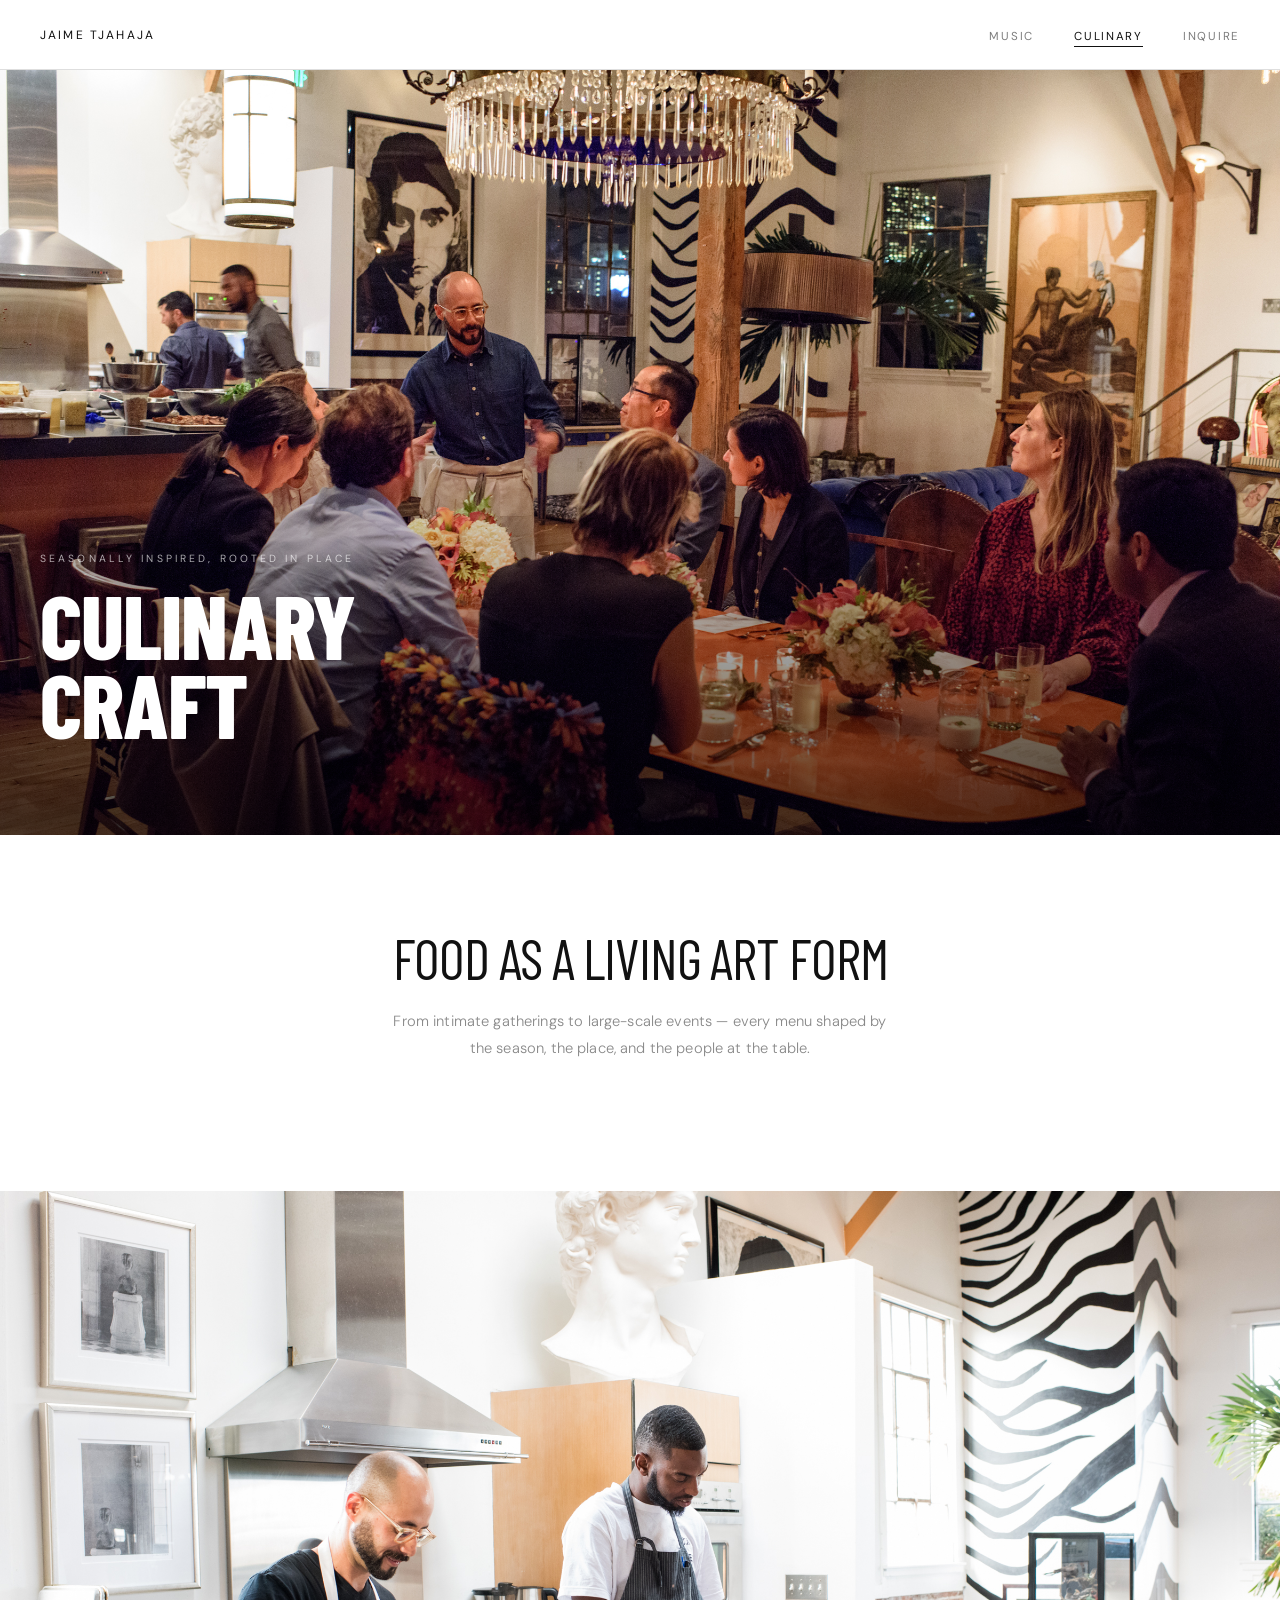
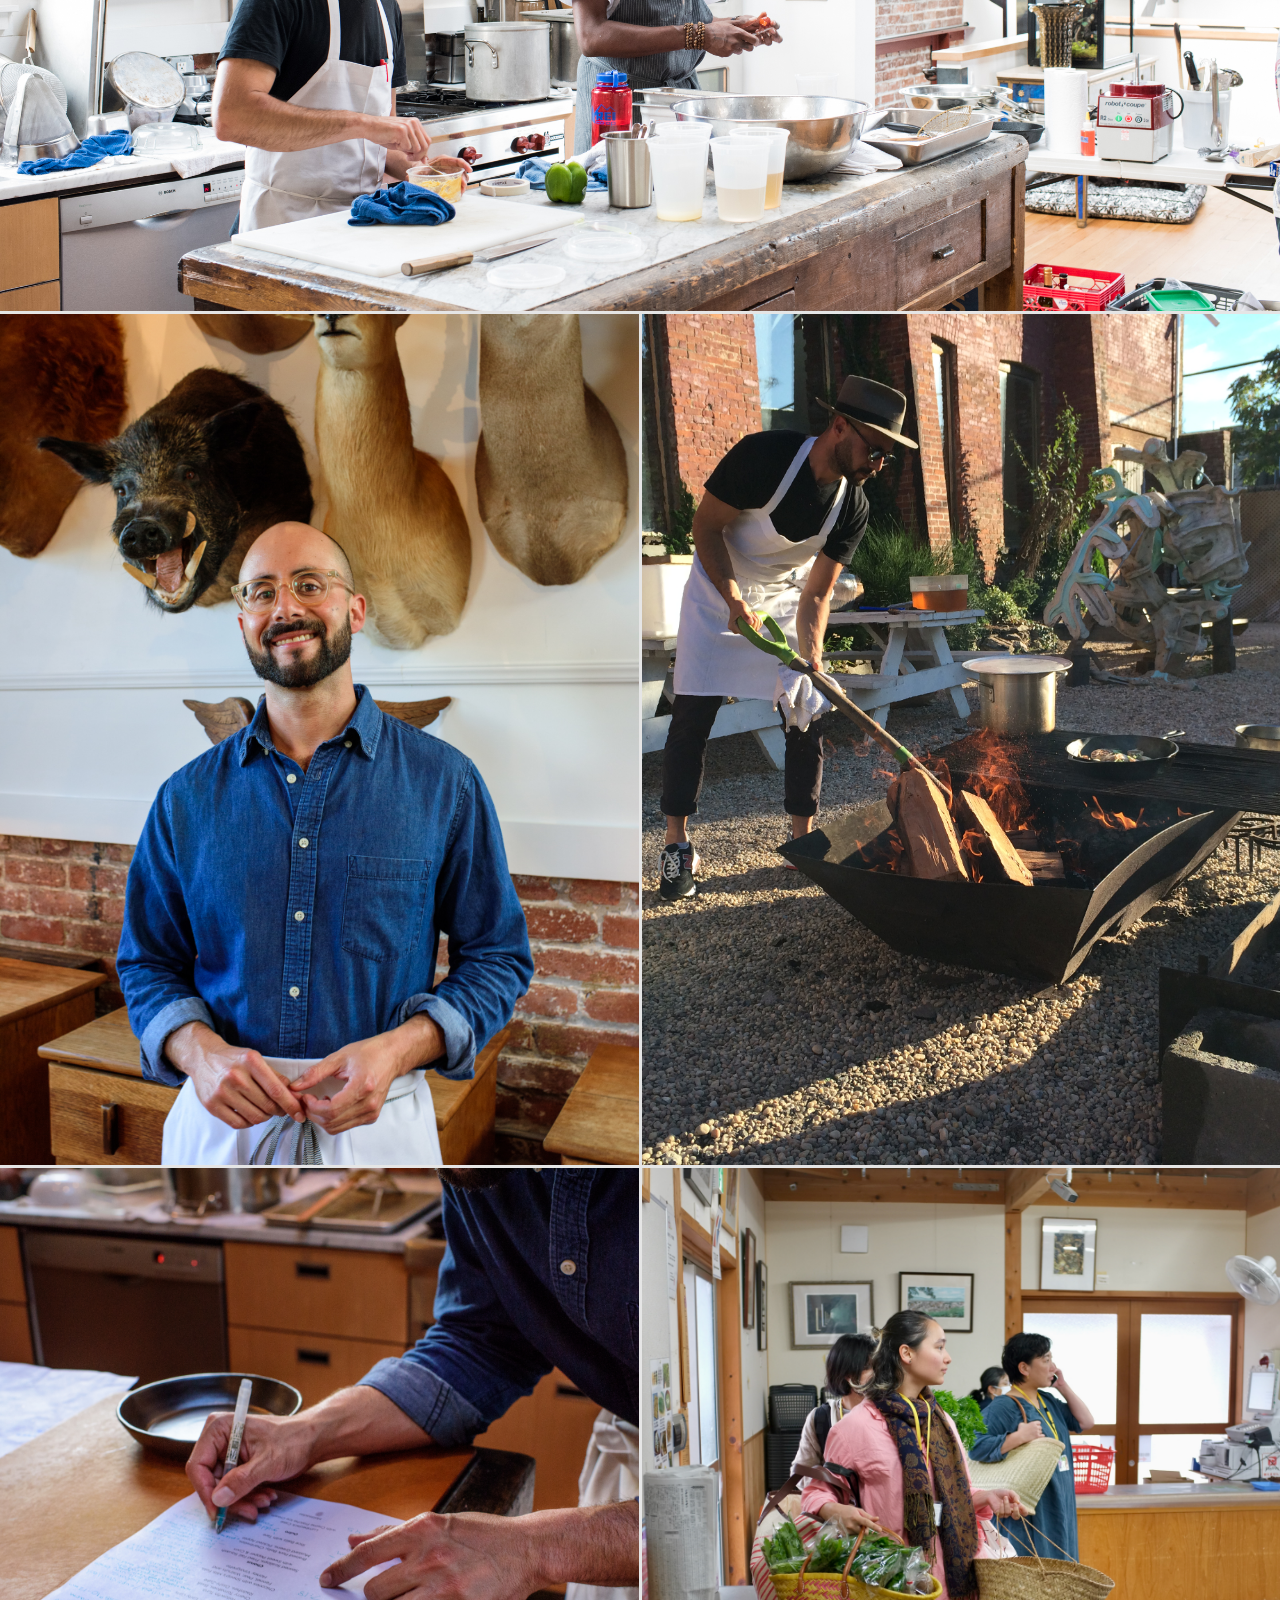
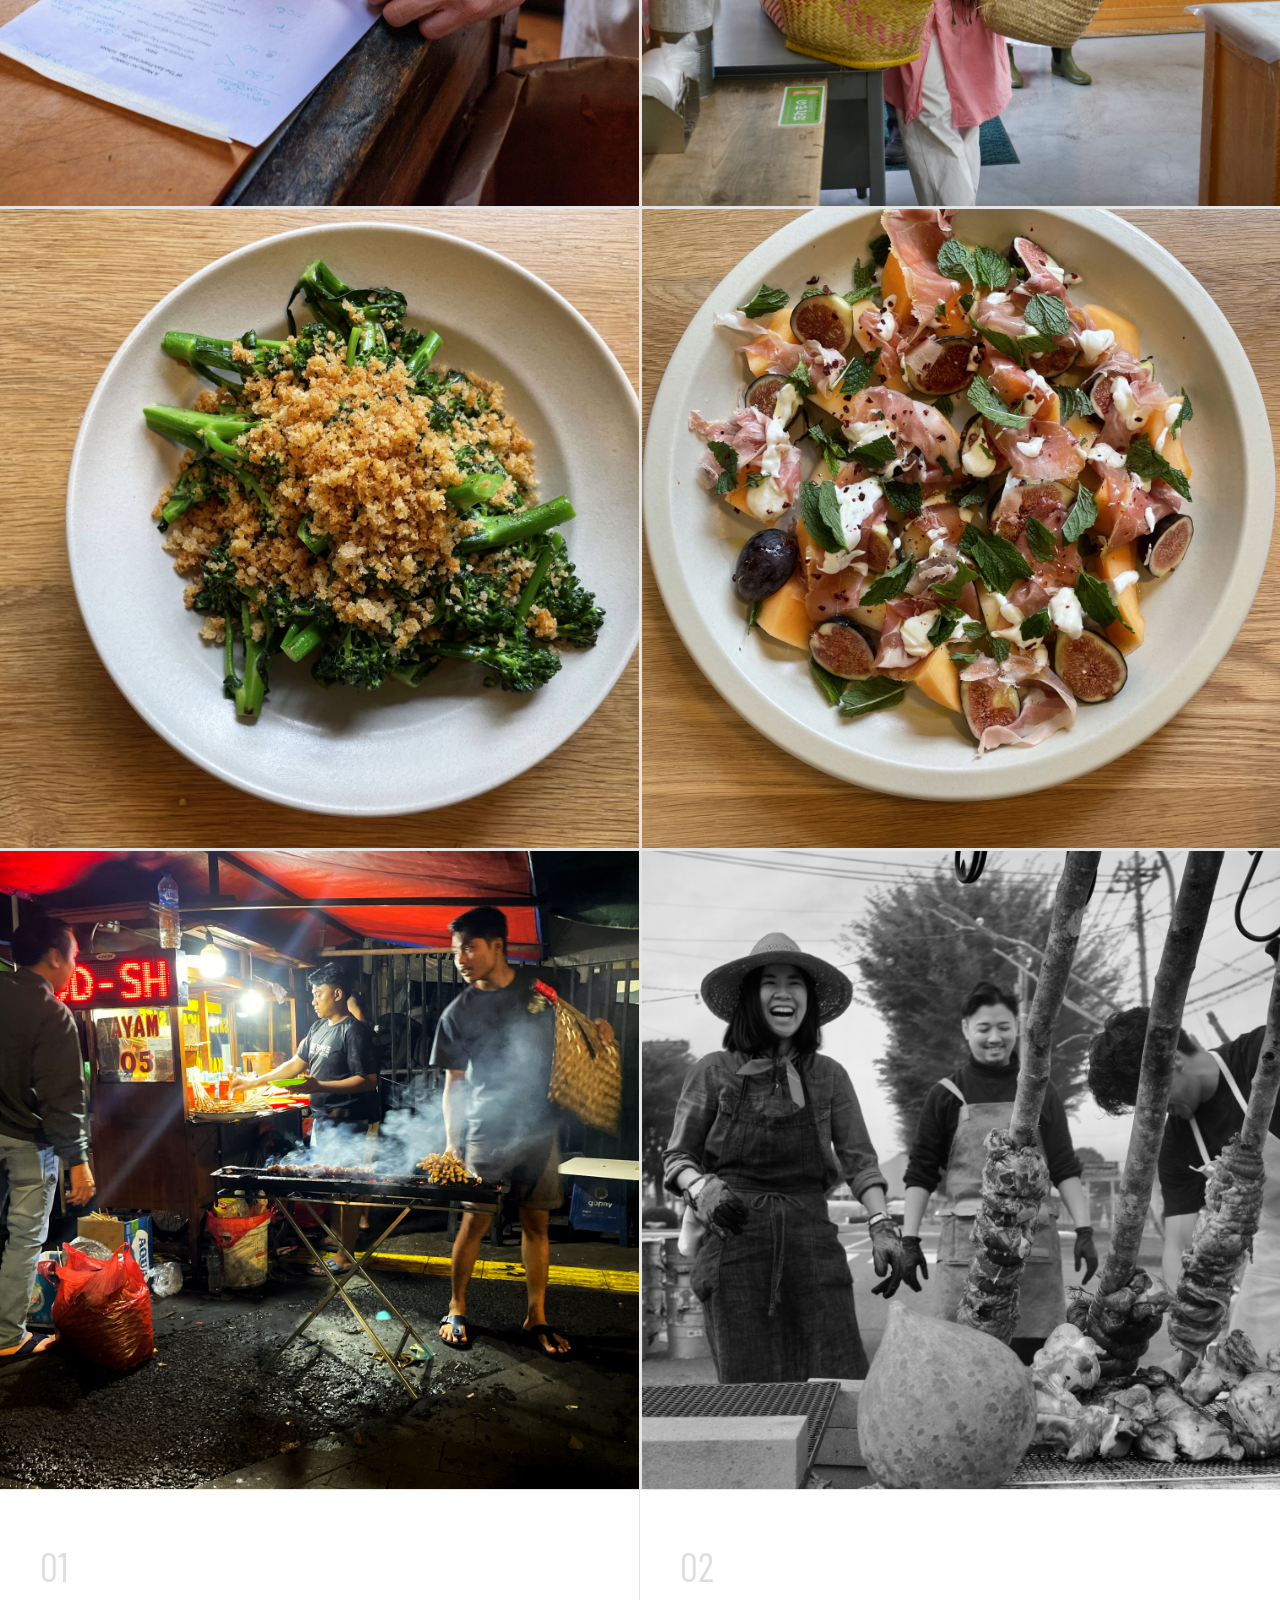
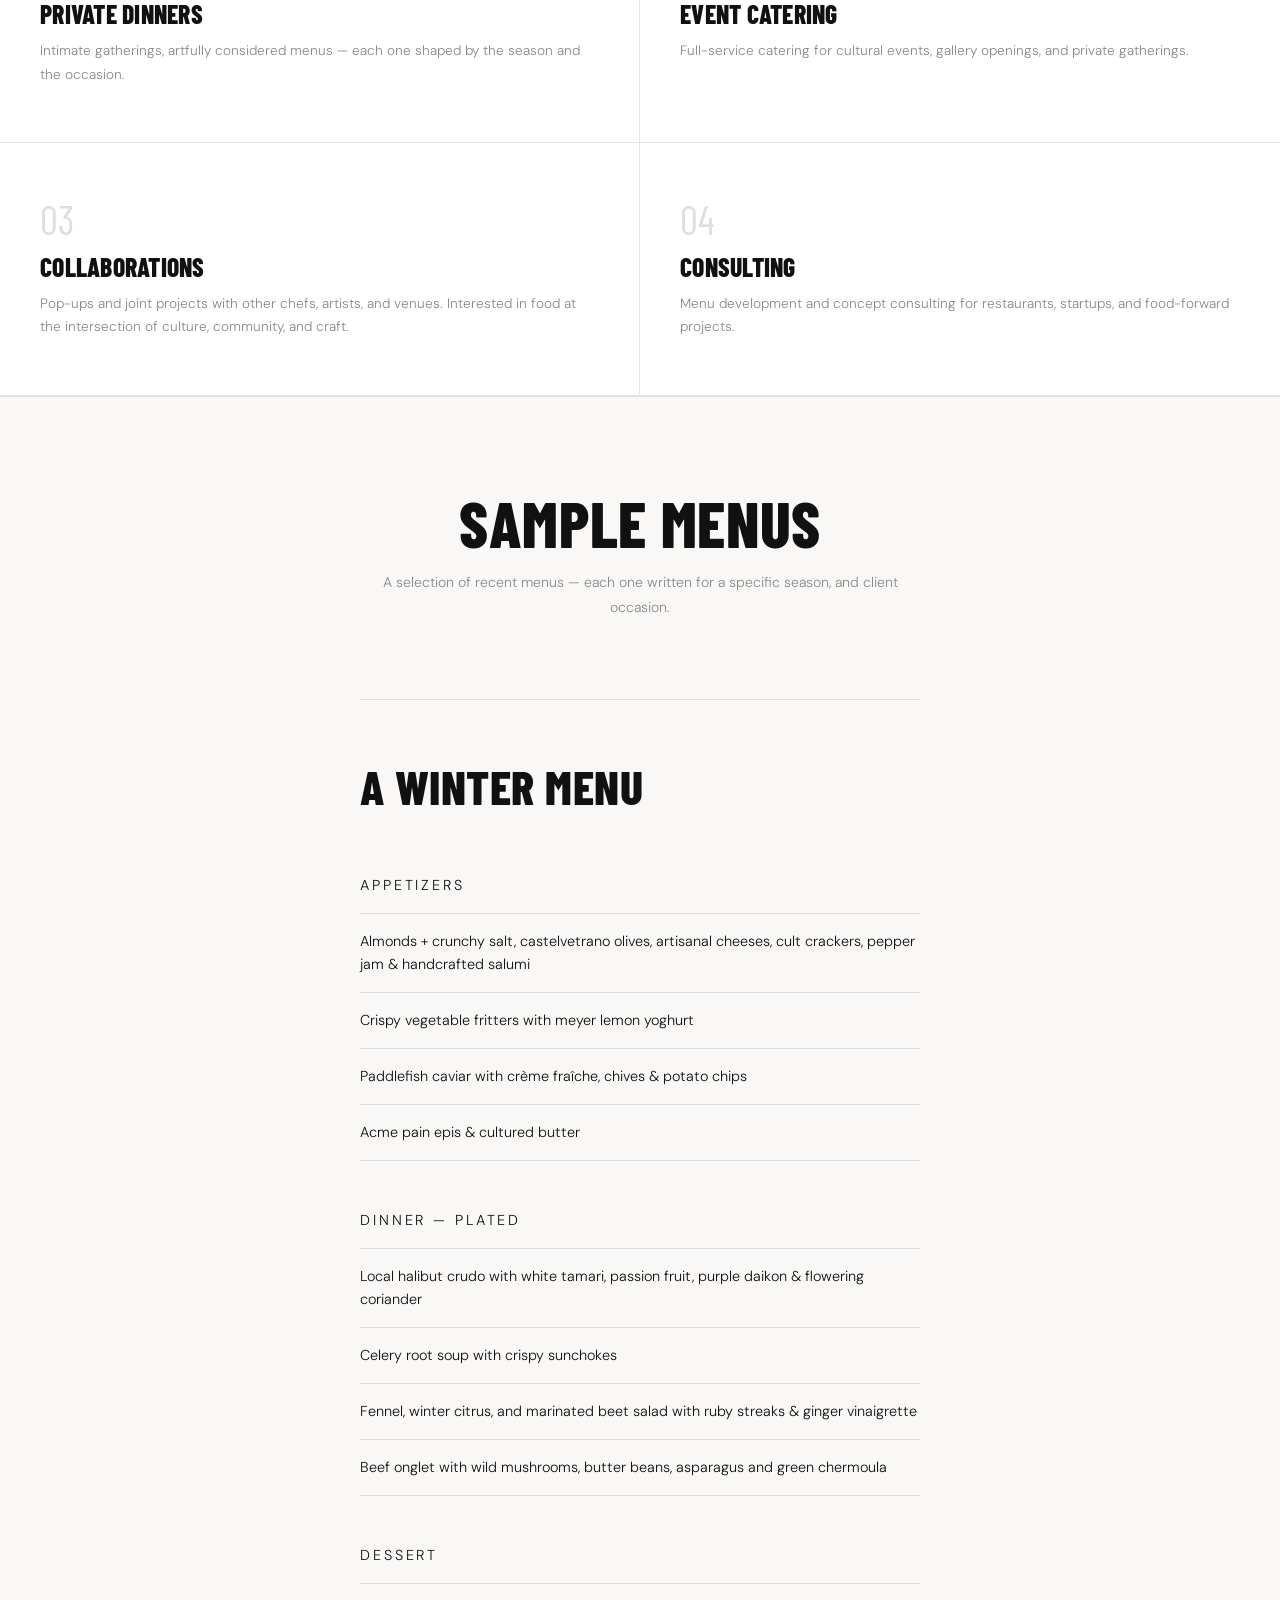
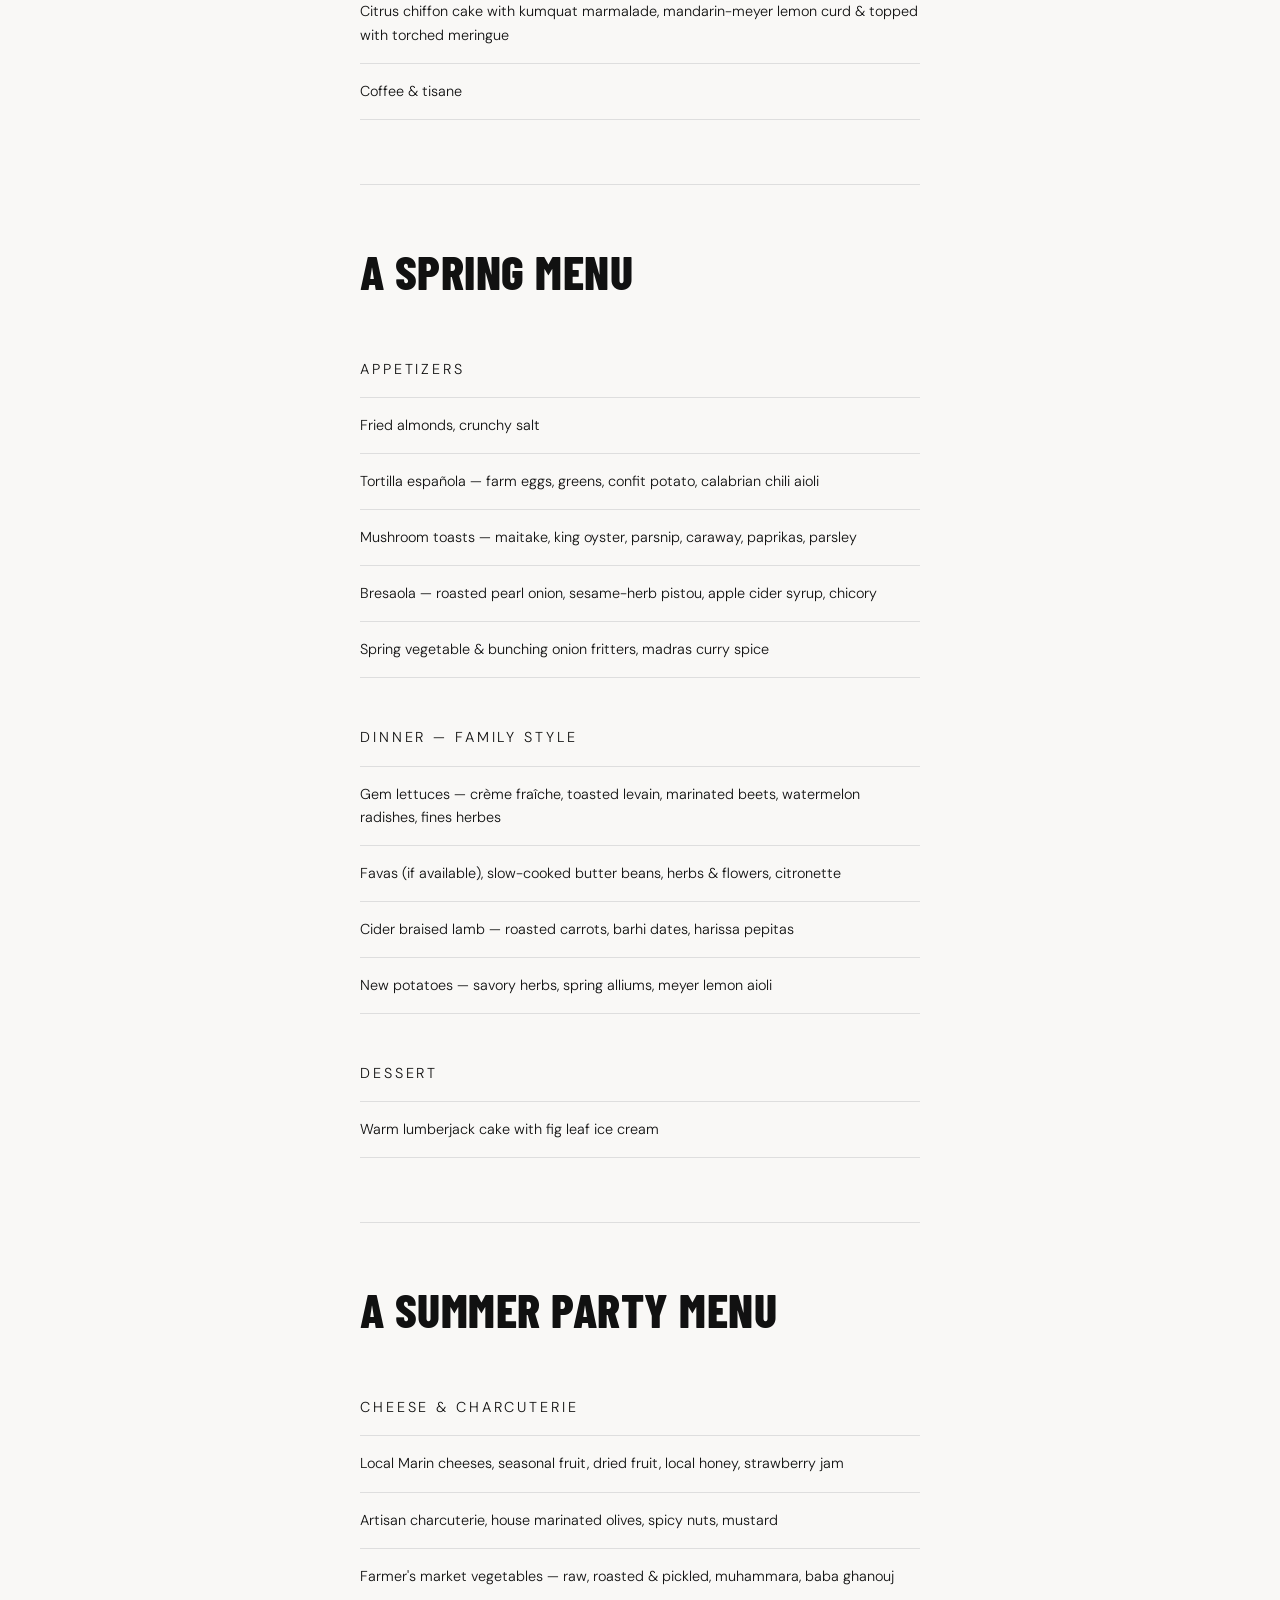
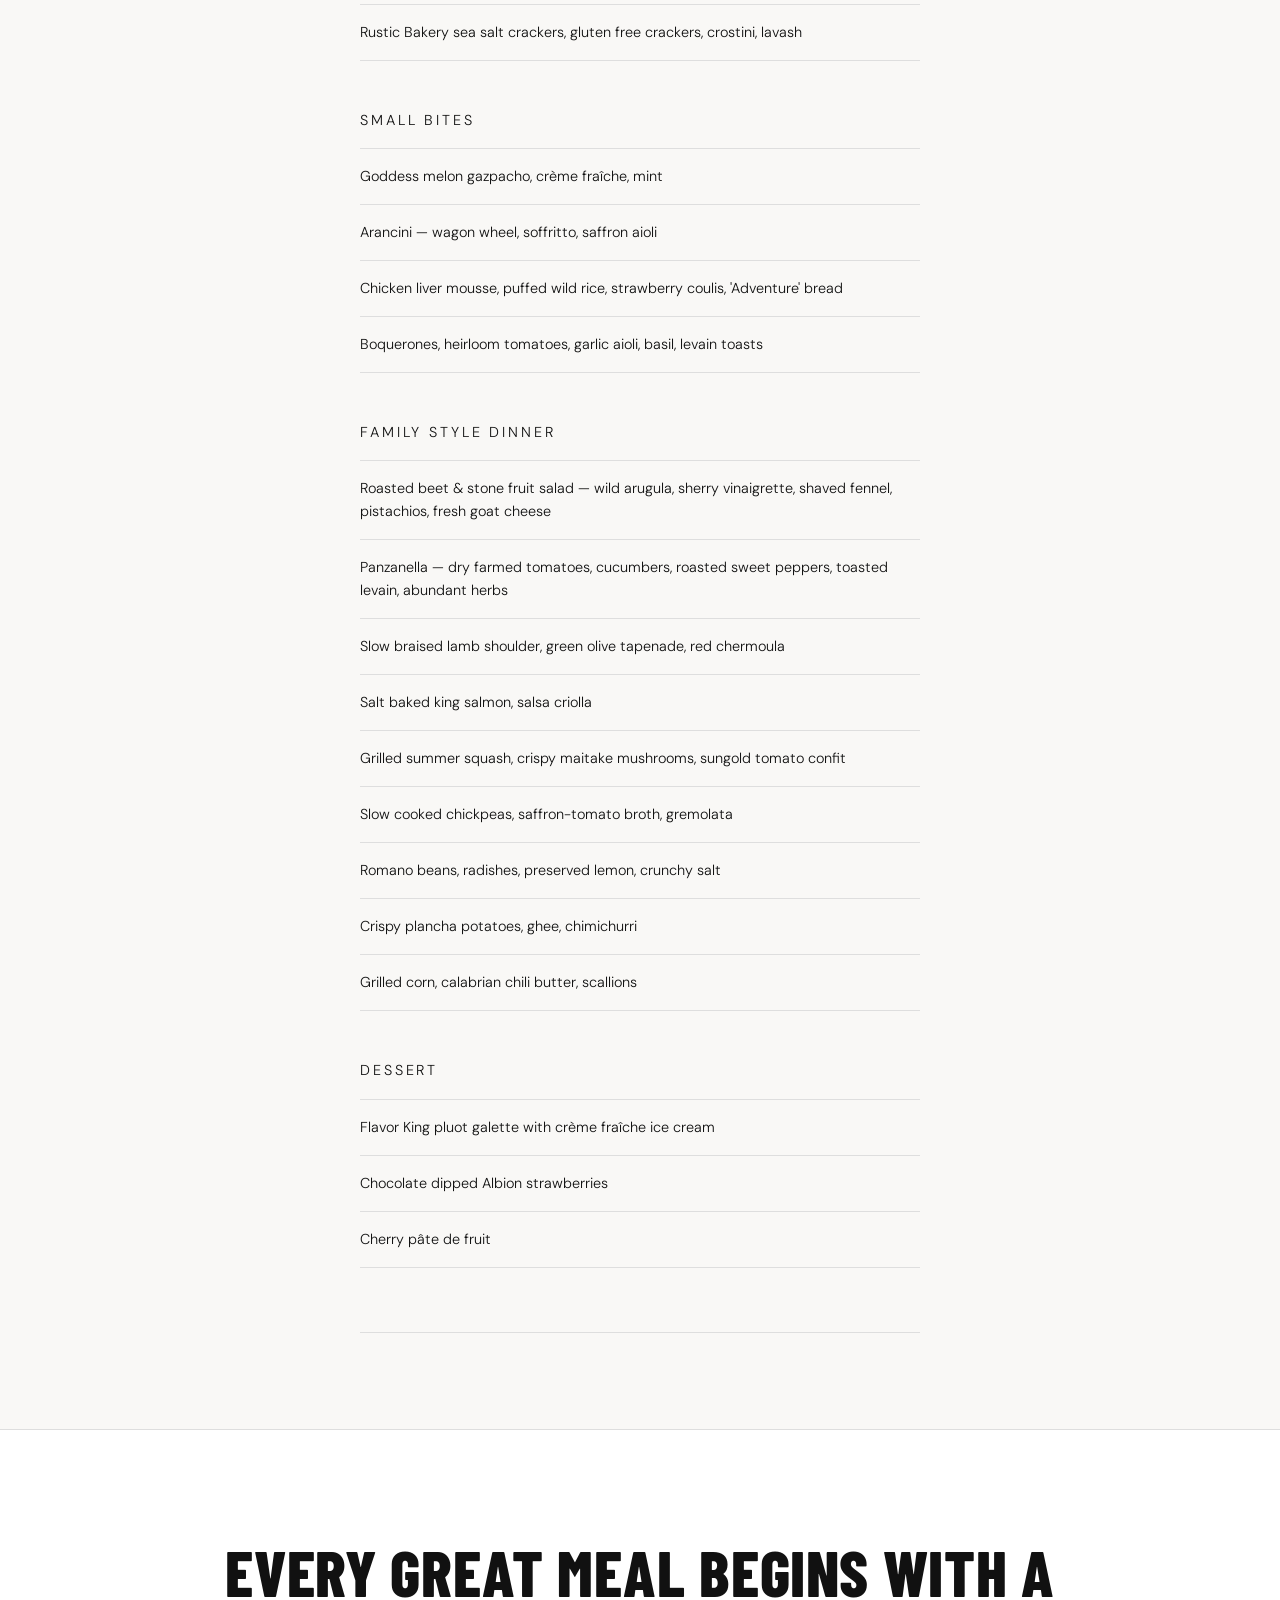
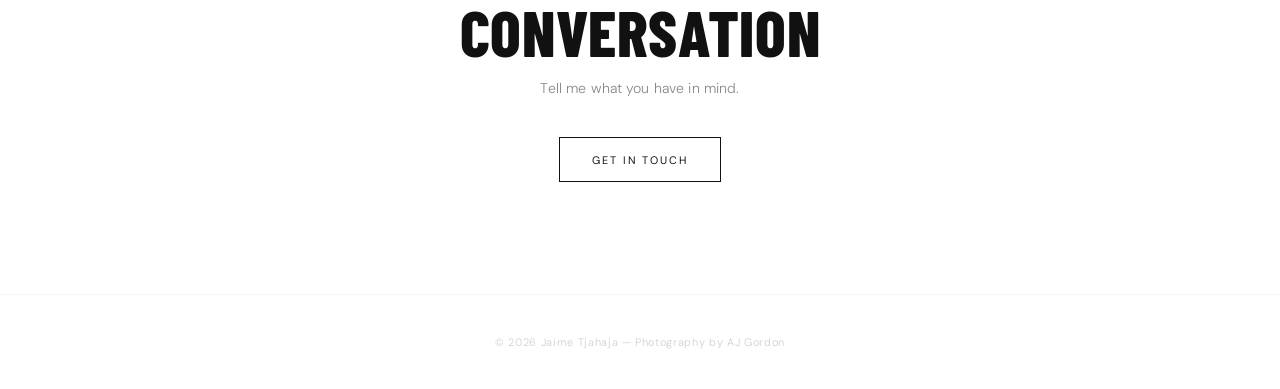
==== commit 36d1bc2c: "V5" ====
--- a/culinary/index.html
+++ b/culinary/index.html
@@ -178,6 +178,8 @@
         <div class="menu-divider"></div>
         <div class="menu-course"><p class="menu-section-label">Dessert</p></div>
         <div class="menu-course"><p>Flavor King pluot galette with crème fraîche ice cream</p></div>
+        <div class="menu-course"><p>Chocolate dipped Albion strawberries</p></div>
+        <div class="menu-course"><p>Cherry pâte de fruit</p></div>
       </div>
     </div>
   </section>
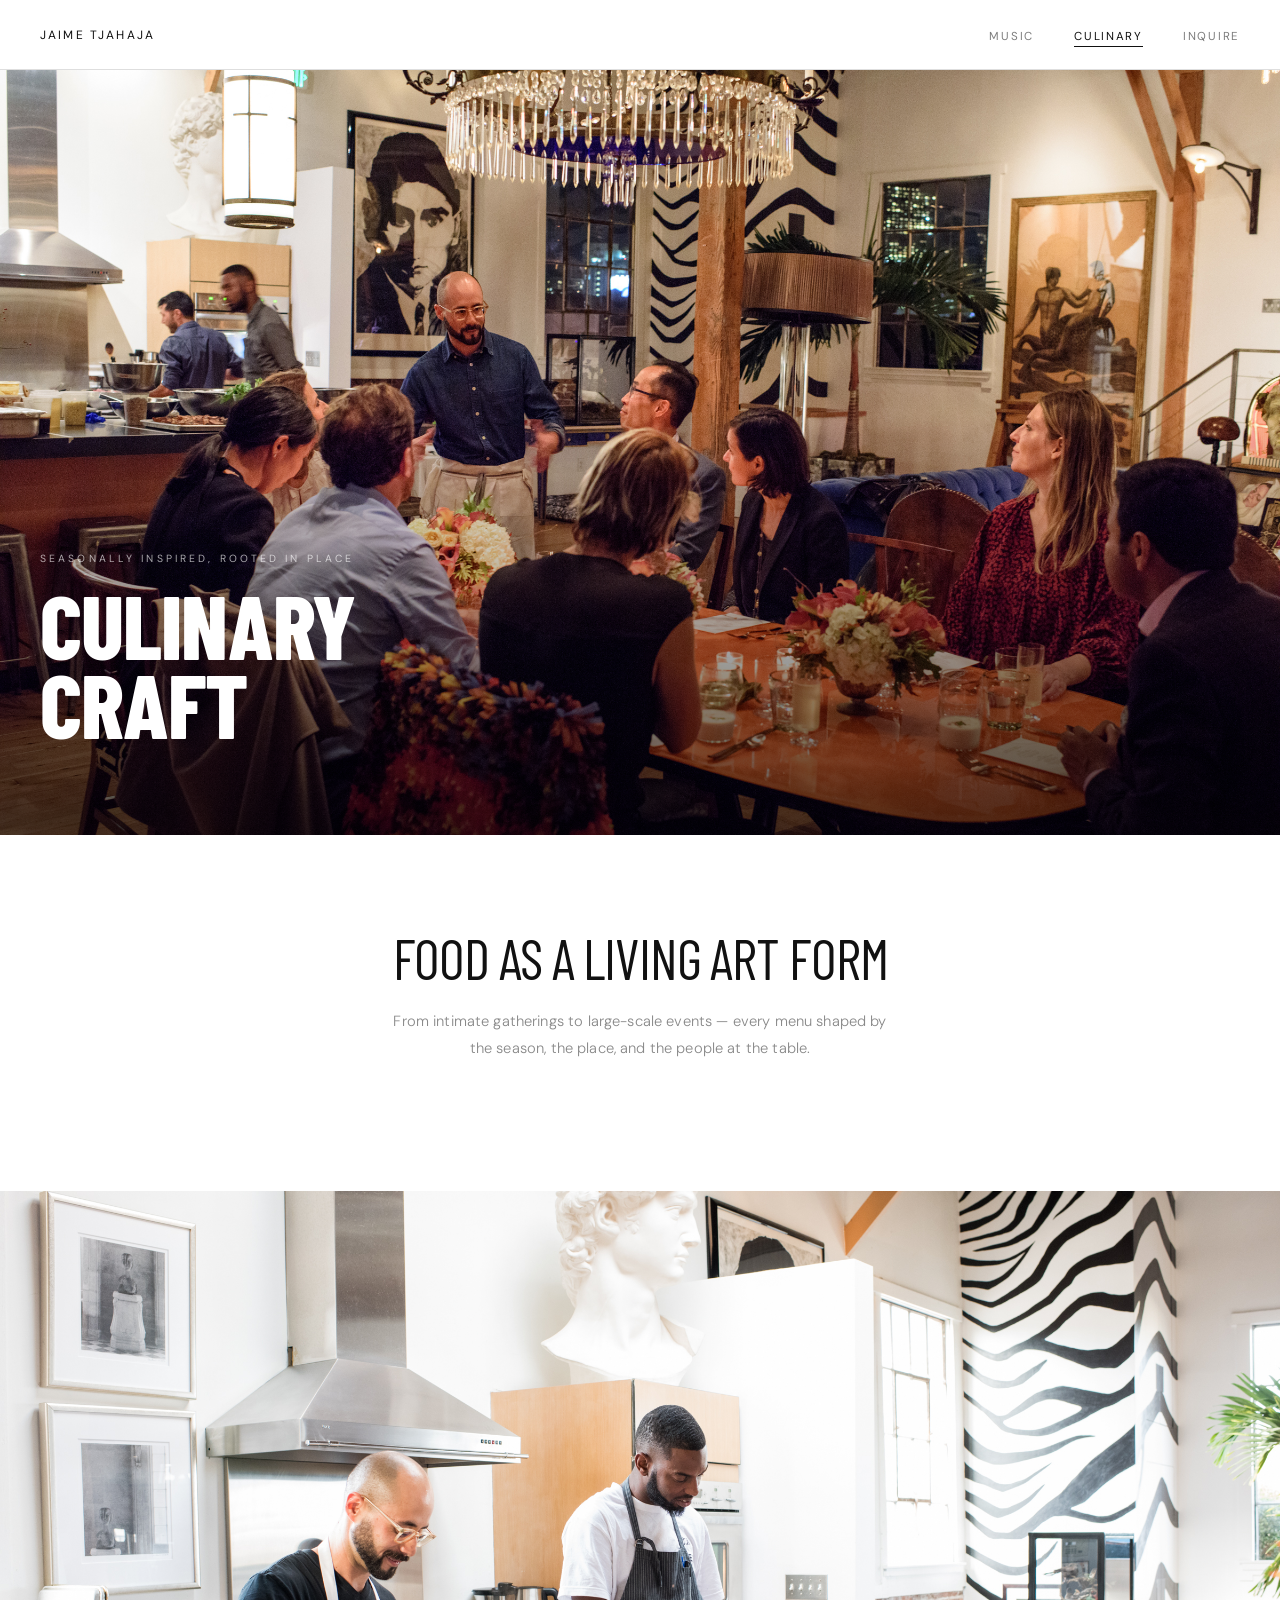
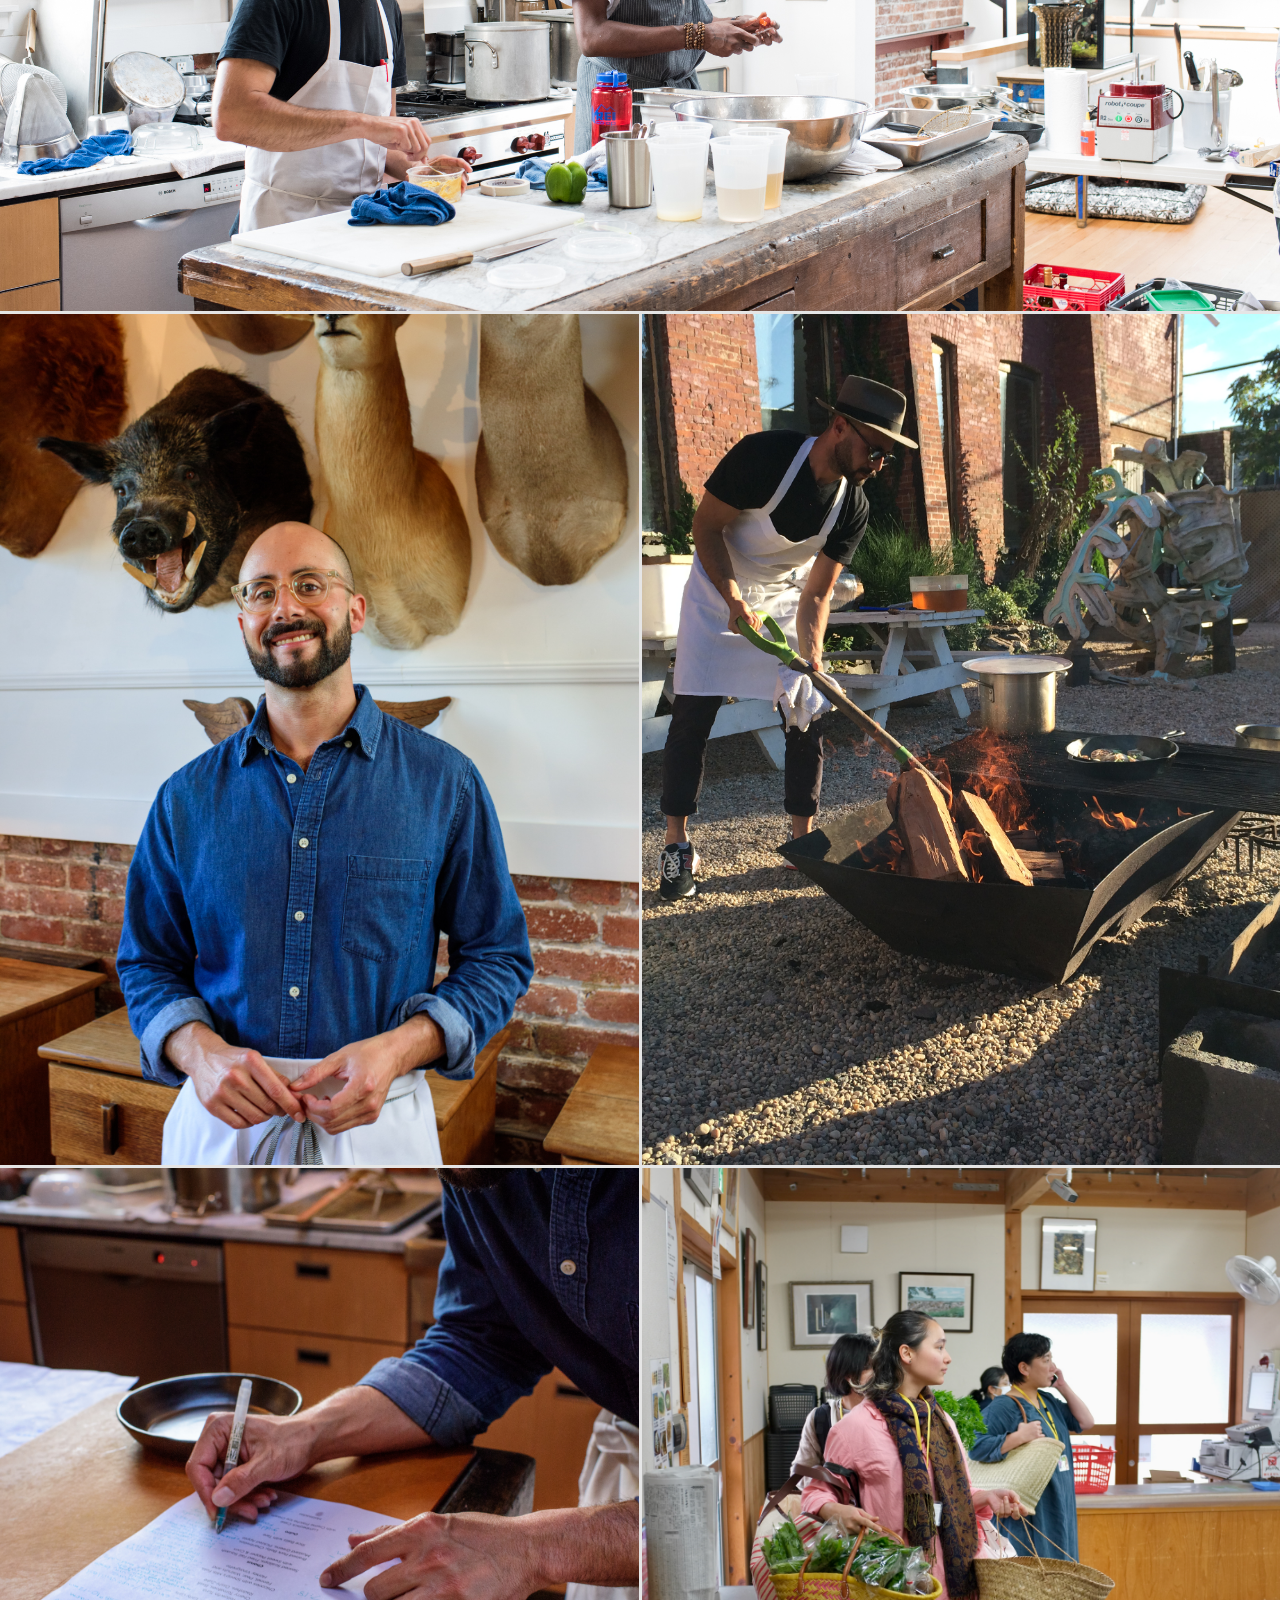
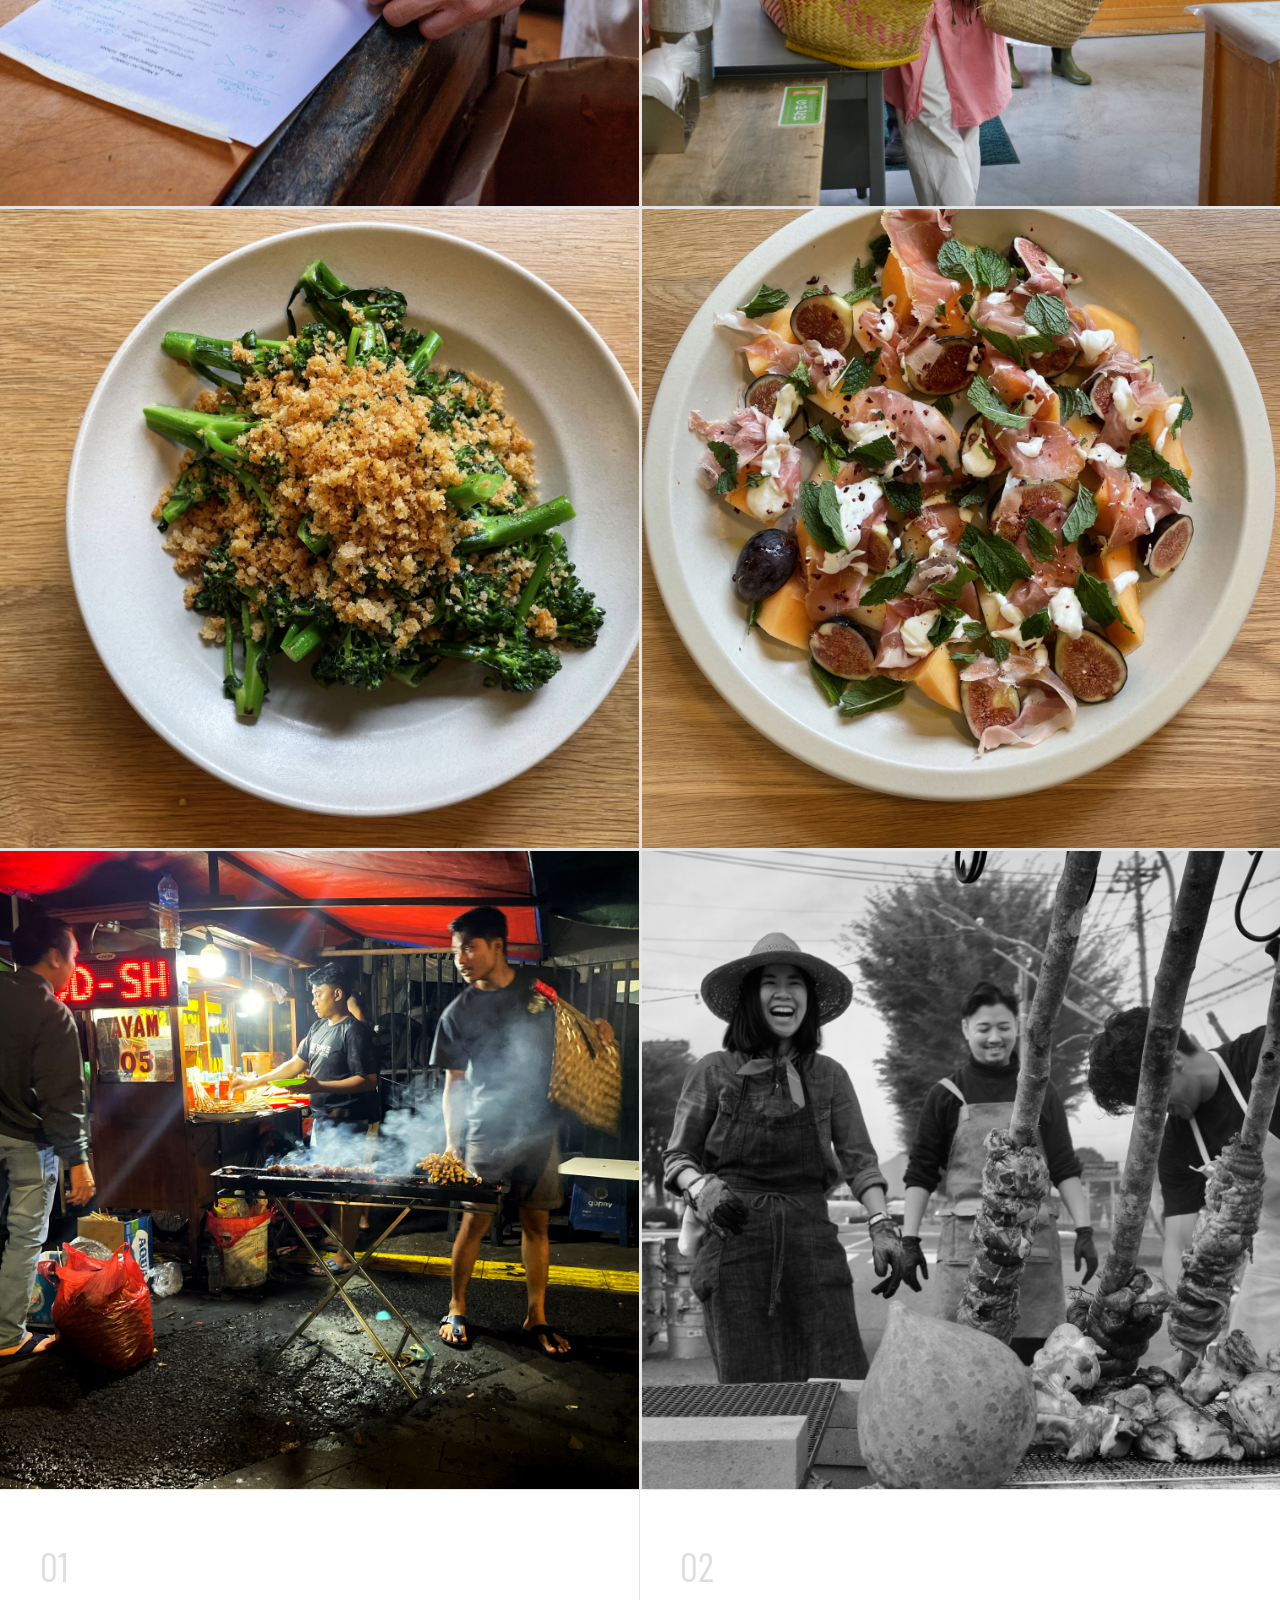
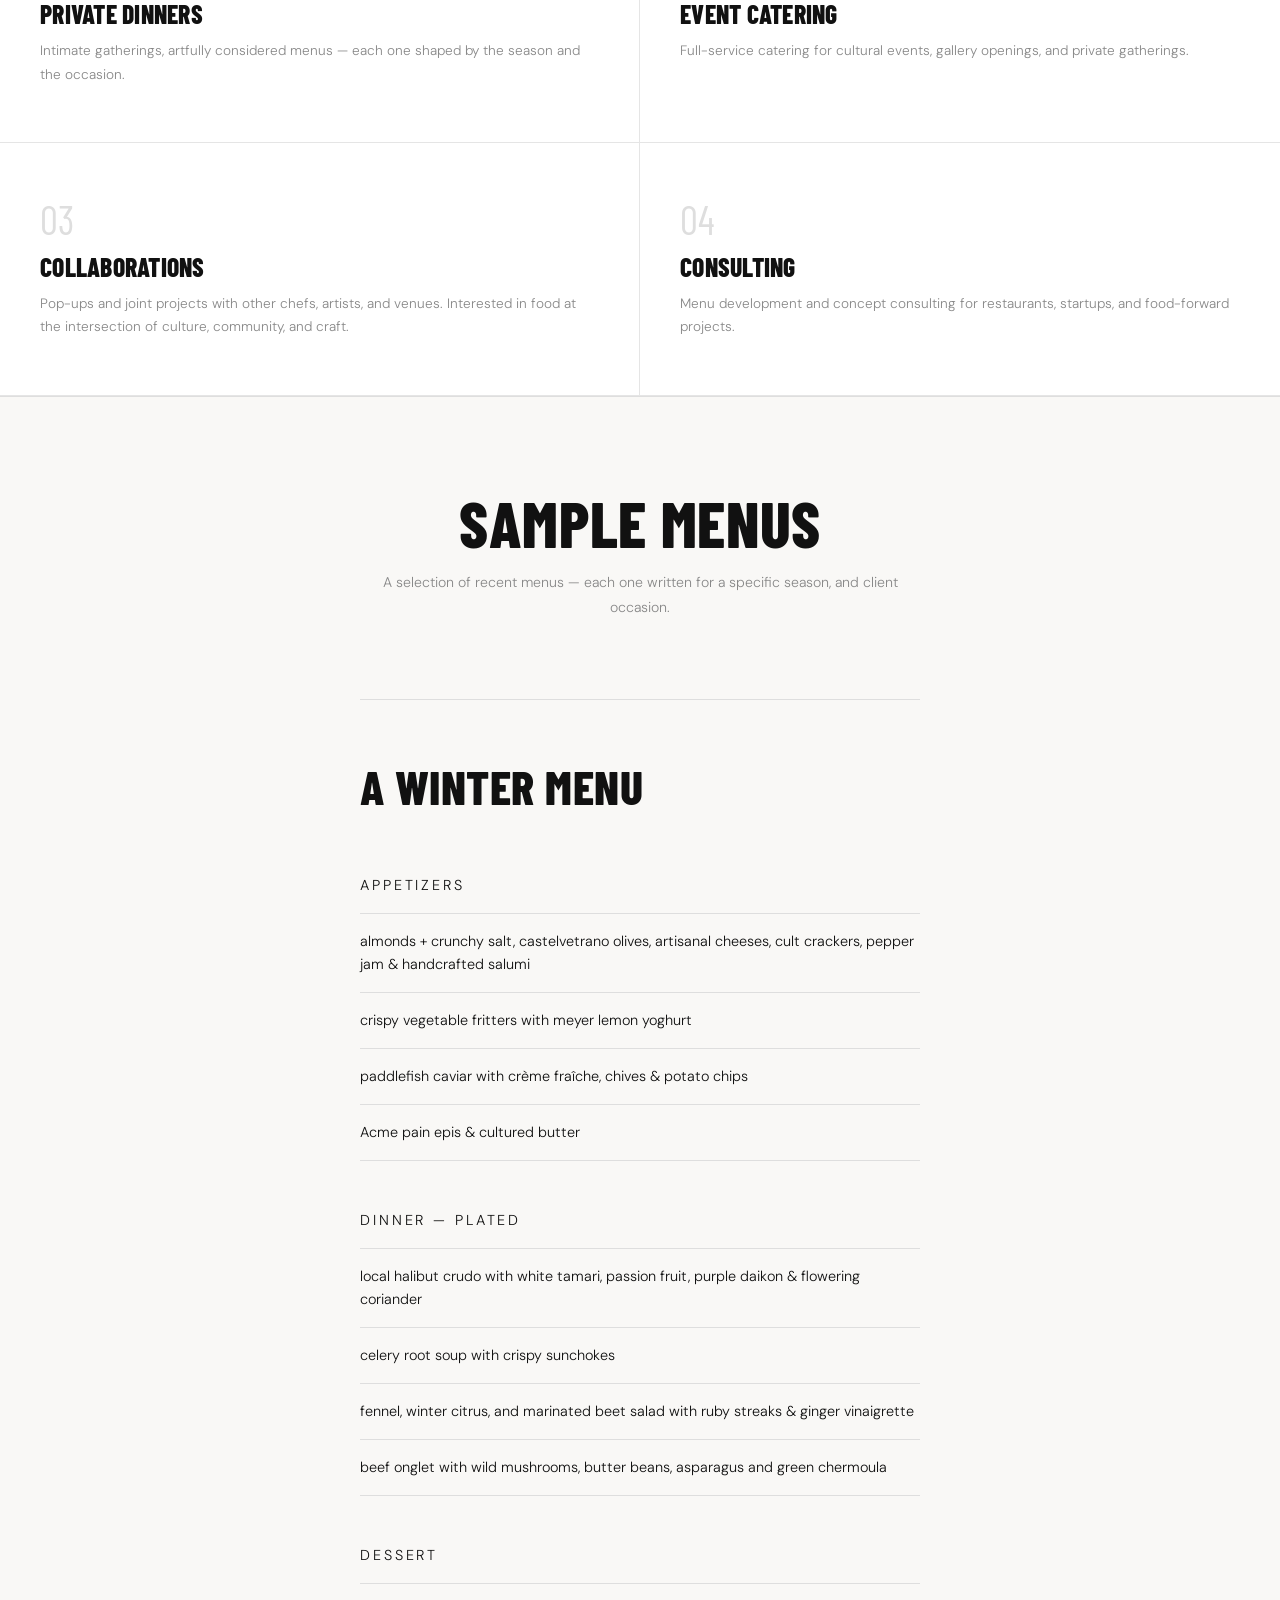
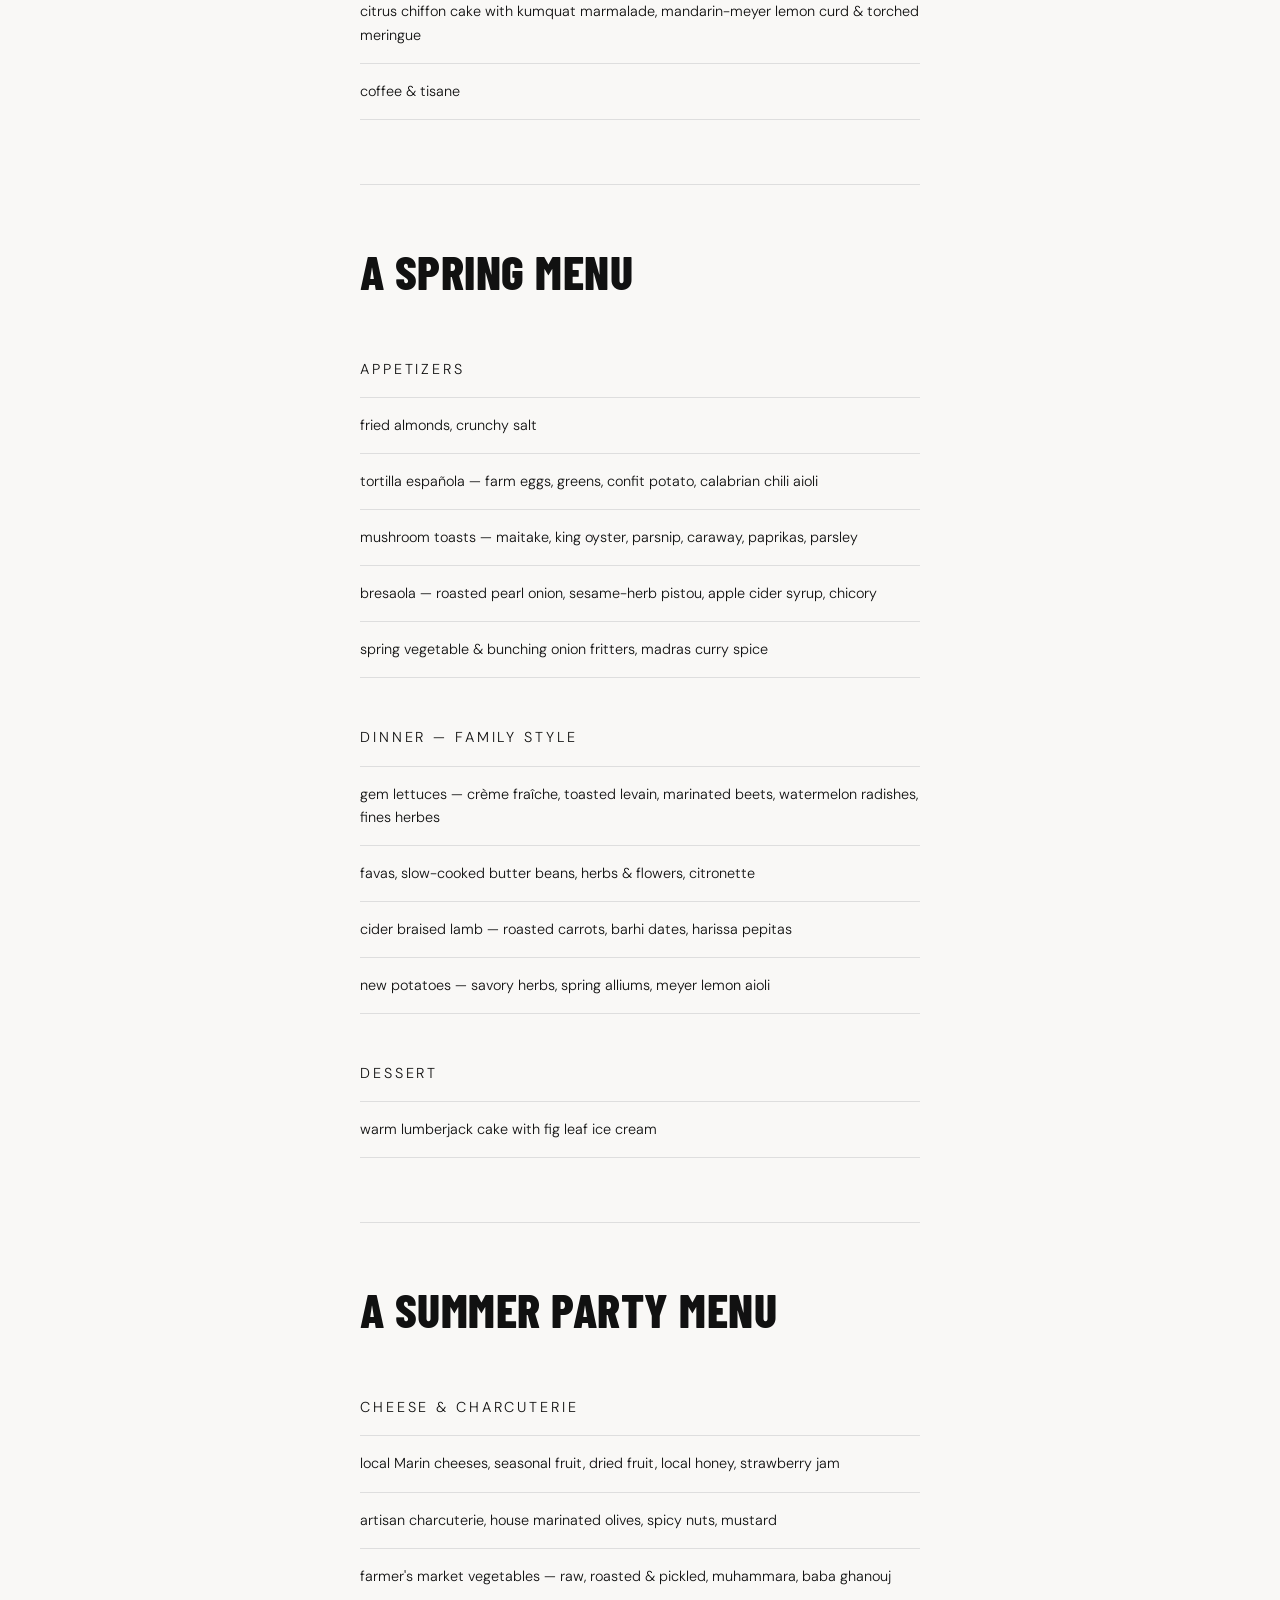
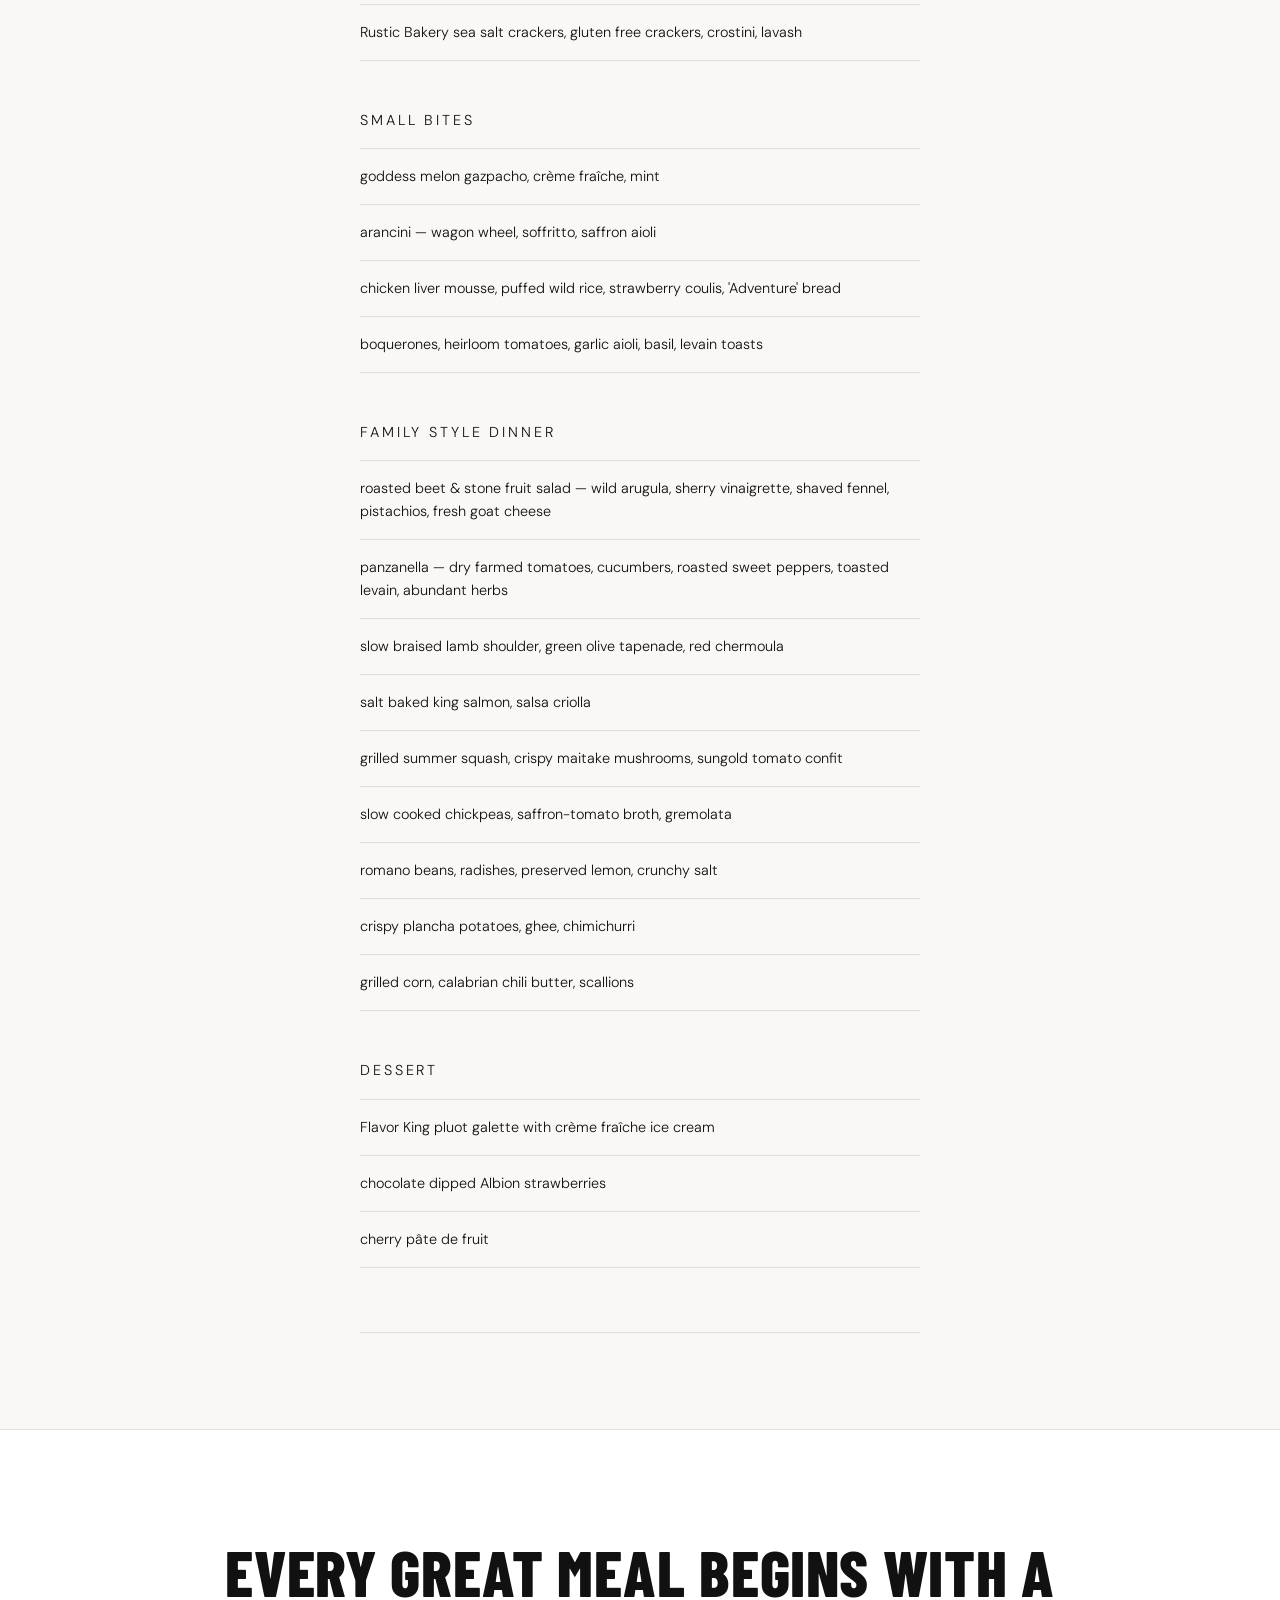
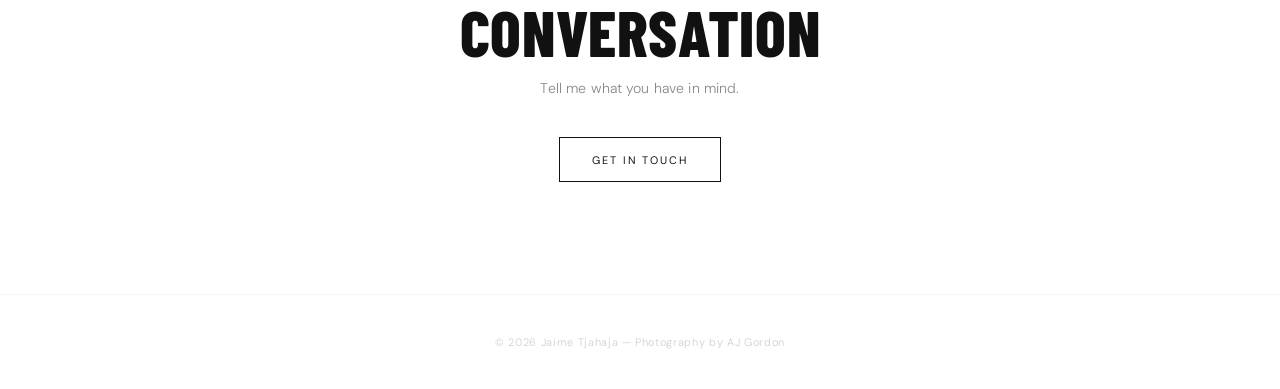
==== commit 5f4f4fc2: "V7" ====
--- a/culinary/index.html
+++ b/culinary/index.html
@@ -3,8 +3,44 @@
 <head>
 <meta charset="UTF-8">
 <meta name="viewport" content="width=device-width, initial-scale=1.0">
-<title>Culinary — Jaime Tjahaja</title>
-<meta name="description" content="Culinary work by Jaime Tjahaja — fire cooking, private events, and collaborative dining.">
+<title>Culinary Craft — Jaime Tjahaja | Private Chef, Bay Area</title>
+<meta name="description" content="Culinary work by Jaime Tjahaja — seasonally inspired private dinners, event catering, and collaborative menus. Based in the Bay Area, available worldwide.">
+<meta name="keywords" content="Jaime Tjahaja chef, Bay Area private chef, private dining San Francisco, seasonal catering Bay Area, farm to table chef, private events chef">
+<meta name="author" content="Jaime Tjahaja">
+<meta name="robots" content="index, follow">
+<link rel="canonical" href="https://www.jaime-tjahaja.com/culinary/">
+
+<!-- Open Graph -->
+<meta property="og:type" content="website">
+<meta property="og:url" content="https://www.jaime-tjahaja.com/culinary/">
+<meta property="og:title" content="Culinary Craft — Jaime Tjahaja | Private Chef, Bay Area">
+<meta property="og:description" content="Seasonally inspired private dinners, event catering, and collaborative menus. Based in the Bay Area, available worldwide.">
+<meta property="og:image" content="https://www.jaime-tjahaja.com/images/culinary/ken-fulk-dinner.jpg">
+
+<!-- Twitter Card -->
+<meta name="twitter:card" content="summary_large_image">
+<meta name="twitter:title" content="Culinary Craft — Jaime Tjahaja">
+<meta name="twitter:description" content="Seasonally inspired private dinners, event catering, and collaborative menus. Bay Area.">
+<meta name="twitter:image" content="https://www.jaime-tjahaja.com/images/culinary/ken-fulk-dinner.jpg">
+
+<!-- Structured Data -->
+<script type="application/ld+json">
+{
+  "@context": "https://schema.org",
+  "@type": "FoodService",
+  "name": "Jaime Tjahaja — Culinary",
+  "url": "https://www.jaime-tjahaja.com/culinary/",
+  "image": "https://www.jaime-tjahaja.com/images/culinary/ken-fulk-dinner.jpg",
+  "description": "Seasonally inspired private dinners, event catering, and collaborative menus.",
+  "areaServed": {
+    "@type": "Place",
+    "name": "Bay Area, California"
+  },
+  "servesCuisine": ["California Cuisine", "Farm to Table", "Mediterranean"],
+  "email": "jgtjahaja@gmail.com"
+}
+</script>
+
 <link rel="stylesheet" href="../assets/style.css">
 <link rel="icon" type="image/x-icon" href="../assets/favicon.ico">
 </head>
@@ -110,20 +146,20 @@
       <h3 class="menu-title">A Winter Menu</h3>
       <div class="menu-courses">
         <div class="menu-course"><p class="menu-section-label">Appetizers</p></div>
-        <div class="menu-course"><p>Almonds + crunchy salt, castelvetrano olives, artisanal cheeses, cult crackers, pepper jam &amp; handcrafted salumi</p></div>
-        <div class="menu-course"><p>Crispy vegetable fritters with meyer lemon yoghurt</p></div>
-        <div class="menu-course"><p>Paddlefish caviar with crème fraîche, chives &amp; potato chips</p></div>
+        <div class="menu-course"><p>almonds + crunchy salt, castelvetrano olives, artisanal cheeses, cult crackers, pepper jam &amp; handcrafted salumi</p></div>
+        <div class="menu-course"><p>crispy vegetable fritters with meyer lemon yoghurt</p></div>
+        <div class="menu-course"><p>paddlefish caviar with crème fraîche, chives &amp; potato chips</p></div>
         <div class="menu-course"><p>Acme pain epis &amp; cultured butter</p></div>
         <div class="menu-divider"></div>
         <div class="menu-course"><p class="menu-section-label">Dinner — Plated</p></div>
-        <div class="menu-course"><p>Local halibut crudo with white tamari, passion fruit, purple daikon &amp; flowering coriander</p></div>
-        <div class="menu-course"><p>Celery root soup with crispy sunchokes</p></div>
-        <div class="menu-course"><p>Fennel, winter citrus, and marinated beet salad with ruby streaks &amp; ginger vinaigrette</p></div>
-        <div class="menu-course"><p>Beef onglet with wild mushrooms, butter beans, asparagus and green chermoula</p></div>
+        <div class="menu-course"><p>local halibut crudo with white tamari, passion fruit, purple daikon &amp; flowering coriander</p></div>
+        <div class="menu-course"><p>celery root soup with crispy sunchokes</p></div>
+        <div class="menu-course"><p>fennel, winter citrus, and marinated beet salad with ruby streaks &amp; ginger vinaigrette</p></div>
+        <div class="menu-course"><p>beef onglet with wild mushrooms, butter beans, asparagus and green chermoula</p></div>
         <div class="menu-divider"></div>
         <div class="menu-course"><p class="menu-section-label">Dessert</p></div>
-        <div class="menu-course"><p>Citrus chiffon cake with kumquat marmalade, mandarin-meyer lemon curd &amp; topped with torched meringue</p></div>
-        <div class="menu-course"><p>Coffee &amp; tisane</p></div>
+        <div class="menu-course"><p>citrus chiffon cake with kumquat marmalade, mandarin-meyer lemon curd &amp; torched meringue</p></div>
+        <div class="menu-course"><p>coffee &amp; tisane</p></div>
       </div>
     </div>
 
@@ -132,20 +168,20 @@
       <h3 class="menu-title">A Spring Menu</h3>
       <div class="menu-courses">
         <div class="menu-course"><p class="menu-section-label">Appetizers</p></div>
-        <div class="menu-course"><p>Fried almonds, crunchy salt</p></div>
-        <div class="menu-course"><p>Tortilla española — farm eggs, greens, confit potato, calabrian chili aioli</p></div>
-        <div class="menu-course"><p>Mushroom toasts — maitake, king oyster, parsnip, caraway, paprikas, parsley</p></div>
-        <div class="menu-course"><p>Bresaola — roasted pearl onion, sesame-herb pistou, apple cider syrup, chicory</p></div>
-        <div class="menu-course"><p>Spring vegetable &amp; bunching onion fritters, madras curry spice</p></div>
+        <div class="menu-course"><p>fried almonds, crunchy salt</p></div>
+        <div class="menu-course"><p>tortilla española — farm eggs, greens, confit potato, calabrian chili aioli</p></div>
+        <div class="menu-course"><p>mushroom toasts — maitake, king oyster, parsnip, caraway, paprikas, parsley</p></div>
+        <div class="menu-course"><p>bresaola — roasted pearl onion, sesame-herb pistou, apple cider syrup, chicory</p></div>
+        <div class="menu-course"><p>spring vegetable &amp; bunching onion fritters, madras curry spice</p></div>
         <div class="menu-divider"></div>
         <div class="menu-course"><p class="menu-section-label">Dinner — Family Style</p></div>
-        <div class="menu-course"><p>Gem lettuces — crème fraîche, toasted levain, marinated beets, watermelon radishes, fines herbes</p></div>
-        <div class="menu-course"><p>Favas (if available), slow-cooked butter beans, herbs &amp; flowers, citronette</p></div>
-        <div class="menu-course"><p>Cider braised lamb — roasted carrots, barhi dates, harissa pepitas</p></div>
-        <div class="menu-course"><p>New potatoes — savory herbs, spring alliums, meyer lemon aioli</p></div>
+        <div class="menu-course"><p>gem lettuces — crème fraîche, toasted levain, marinated beets, watermelon radishes, fines herbes</p></div>
+        <div class="menu-course"><p>favas, slow-cooked butter beans, herbs &amp; flowers, citronette</p></div>
+        <div class="menu-course"><p>cider braised lamb — roasted carrots, barhi dates, harissa pepitas</p></div>
+        <div class="menu-course"><p>new potatoes — savory herbs, spring alliums, meyer lemon aioli</p></div>
         <div class="menu-divider"></div>
         <div class="menu-course"><p class="menu-section-label">Dessert</p></div>
-        <div class="menu-course"><p>Warm lumberjack cake with fig leaf ice cream</p></div>
+        <div class="menu-course"><p>warm lumberjack cake with fig leaf ice cream</p></div>
       </div>
     </div>
 
@@ -154,32 +190,32 @@
       <h3 class="menu-title">A Summer Party Menu</h3>
       <div class="menu-courses">
         <div class="menu-course"><p class="menu-section-label">Cheese &amp; Charcuterie</p></div>
-        <div class="menu-course"><p>Local Marin cheeses, seasonal fruit, dried fruit, local honey, strawberry jam</p></div>
-        <div class="menu-course"><p>Artisan charcuterie, house marinated olives, spicy nuts, mustard</p></div>
-        <div class="menu-course"><p>Farmer's market vegetables — raw, roasted &amp; pickled, muhammara, baba ghanouj</p></div>
+        <div class="menu-course"><p>local Marin cheeses, seasonal fruit, dried fruit, local honey, strawberry jam</p></div>
+        <div class="menu-course"><p>artisan charcuterie, house marinated olives, spicy nuts, mustard</p></div>
+        <div class="menu-course"><p>farmer's market vegetables — raw, roasted &amp; pickled, muhammara, baba ghanouj</p></div>
         <div class="menu-course"><p>Rustic Bakery sea salt crackers, gluten free crackers, crostini, lavash</p></div>
         <div class="menu-divider"></div>
         <div class="menu-course"><p class="menu-section-label">Small Bites</p></div>
-        <div class="menu-course"><p>Goddess melon gazpacho, crème fraîche, mint</p></div>
-        <div class="menu-course"><p>Arancini — wagon wheel, soffritto, saffron aioli</p></div>
-        <div class="menu-course"><p>Chicken liver mousse, puffed wild rice, strawberry coulis, 'Adventure' bread</p></div>
-        <div class="menu-course"><p>Boquerones, heirloom tomatoes, garlic aioli, basil, levain toasts</p></div>
+        <div class="menu-course"><p>goddess melon gazpacho, crème fraîche, mint</p></div>
+        <div class="menu-course"><p>arancini — wagon wheel, soffritto, saffron aioli</p></div>
+        <div class="menu-course"><p>chicken liver mousse, puffed wild rice, strawberry coulis, 'Adventure' bread</p></div>
+        <div class="menu-course"><p>boquerones, heirloom tomatoes, garlic aioli, basil, levain toasts</p></div>
         <div class="menu-divider"></div>
         <div class="menu-course"><p class="menu-section-label">Family Style Dinner</p></div>
-        <div class="menu-course"><p>Roasted beet &amp; stone fruit salad — wild arugula, sherry vinaigrette, shaved fennel, pistachios, fresh goat cheese</p></div>
-        <div class="menu-course"><p>Panzanella — dry farmed tomatoes, cucumbers, roasted sweet peppers, toasted levain, abundant herbs</p></div>
-        <div class="menu-course"><p>Slow braised lamb shoulder, green olive tapenade, red chermoula</p></div>
-        <div class="menu-course"><p>Salt baked king salmon, salsa criolla</p></div>
-        <div class="menu-course"><p>Grilled summer squash, crispy maitake mushrooms, sungold tomato confit</p></div>
-        <div class="menu-course"><p>Slow cooked chickpeas, saffron-tomato broth, gremolata</p></div>
-        <div class="menu-course"><p>Romano beans, radishes, preserved lemon, crunchy salt</p></div>
-        <div class="menu-course"><p>Crispy plancha potatoes, ghee, chimichurri</p></div>
-        <div class="menu-course"><p>Grilled corn, calabrian chili butter, scallions</p></div>
+        <div class="menu-course"><p>roasted beet &amp; stone fruit salad — wild arugula, sherry vinaigrette, shaved fennel, pistachios, fresh goat cheese</p></div>
+        <div class="menu-course"><p>panzanella — dry farmed tomatoes, cucumbers, roasted sweet peppers, toasted levain, abundant herbs</p></div>
+        <div class="menu-course"><p>slow braised lamb shoulder, green olive tapenade, red chermoula</p></div>
+        <div class="menu-course"><p>salt baked king salmon, salsa criolla</p></div>
+        <div class="menu-course"><p>grilled summer squash, crispy maitake mushrooms, sungold tomato confit</p></div>
+        <div class="menu-course"><p>slow cooked chickpeas, saffron-tomato broth, gremolata</p></div>
+        <div class="menu-course"><p>romano beans, radishes, preserved lemon, crunchy salt</p></div>
+        <div class="menu-course"><p>crispy plancha potatoes, ghee, chimichurri</p></div>
+        <div class="menu-course"><p>grilled corn, calabrian chili butter, scallions</p></div>
         <div class="menu-divider"></div>
         <div class="menu-course"><p class="menu-section-label">Dessert</p></div>
         <div class="menu-course"><p>Flavor King pluot galette with crème fraîche ice cream</p></div>
-        <div class="menu-course"><p>Chocolate dipped Albion strawberries</p></div>
-        <div class="menu-course"><p>Cherry pâte de fruit</p></div>
+        <div class="menu-course"><p>chocolate dipped Albion strawberries</p></div>
+        <div class="menu-course"><p>cherry pâte de fruit</p></div>
       </div>
     </div>
   </section>
--- a/assets/style.css
+++ b/assets/style.css
@@ -181,12 +181,20 @@
 
 @media (max-width: 680px) {
   body.landing { height: auto; min-height: 100dvh; overflow: auto; }
-  .split { grid-template-columns: 1fr; grid-template-rows: 50dvh 50dvh; height: 100dvh; }
+  .split { grid-template-columns: 1fr; grid-template-rows: 50dvh 50dvh; height: auto; }
   .panel-divider { display: none; }
   .landing-header { position: relative; background: var(--black); padding: 1.5rem 1rem; }
   .landing-header h1 { background: none; border: none; font-size: 1rem; }
   .panel-title { font-size: clamp(2.5rem, 12vw, 3.5rem); }
   .panel-label { padding: 2rem 1.5rem; }
+  .landing-footer {
+    position: relative;
+    bottom: auto;
+    left: auto;
+    right: auto;
+    background: var(--black);
+    padding: 1.25rem;
+  }
 }
 
 /* ============================================
@@ -1052,3 +1060,93 @@
   .culinary-gallery { grid-template-columns: 1fr; }
   .gallery-item.wide { grid-column: span 1; }
 }
+
+/* ============================================
+   EMAIL SIGNUP SECTION
+   ============================================ */
+
+.signup-section {
+  border-top: 1px solid rgba(255,255,255,0.08);
+  border-bottom: 1px solid rgba(255,255,255,0.08);
+  padding: 5rem 2.5rem;
+}
+
+.signup-inner {
+  max-width: 760px;
+  margin: 0 auto;
+  display: grid;
+  grid-template-columns: 1fr 1fr;
+  gap: 3rem;
+  align-items: center;
+}
+
+.signup-text .section-heading {
+  margin-bottom: 0.75rem;
+}
+
+.signup-text p {
+  font-size: 0.88rem;
+  color: rgba(255,255,255,0.55);
+  line-height: 1.7;
+  font-weight: 300;
+  margin: 0;
+}
+
+.signup-form {
+  display: flex;
+  gap: 0;
+}
+
+.signup-form input[type="email"] {
+  flex: 1;
+  background: rgba(255,255,255,0.05);
+  border: 1px solid rgba(255,255,255,0.2);
+  border-right: none;
+  color: var(--white);
+  font-size: 0.85rem;
+  padding: 0.9rem 1rem;
+  font-family: var(--font-body);
+  outline: none;
+  transition: border-color 0.2s;
+}
+
+.signup-form input[type="email"]:focus {
+  border-color: var(--orange);
+}
+
+.signup-form input[type="email"]::placeholder {
+  color: rgba(255,255,255,0.3);
+}
+
+.signup-form button {
+  background: var(--orange);
+  color: var(--white);
+  border: 1px solid var(--orange);
+  padding: 0.9rem 1.5rem;
+  font-size: 0.68rem;
+  letter-spacing: 0.15em;
+  text-transform: uppercase;
+  font-family: var(--font-body);
+  cursor: pointer;
+  white-space: nowrap;
+  transition: background 0.2s;
+}
+
+.signup-form button:hover {
+  background: var(--orange-dim);
+  border-color: var(--orange-dim);
+}
+
+.signup-note {
+  font-size: 0.7rem;
+  color: rgba(255,255,255,0.3);
+  margin-top: 0.6rem;
+  letter-spacing: 0.03em;
+}
+
+@media (max-width: 700px) {
+  .signup-inner {
+    grid-template-columns: 1fr;
+    gap: 1.5rem;
+  }
+}
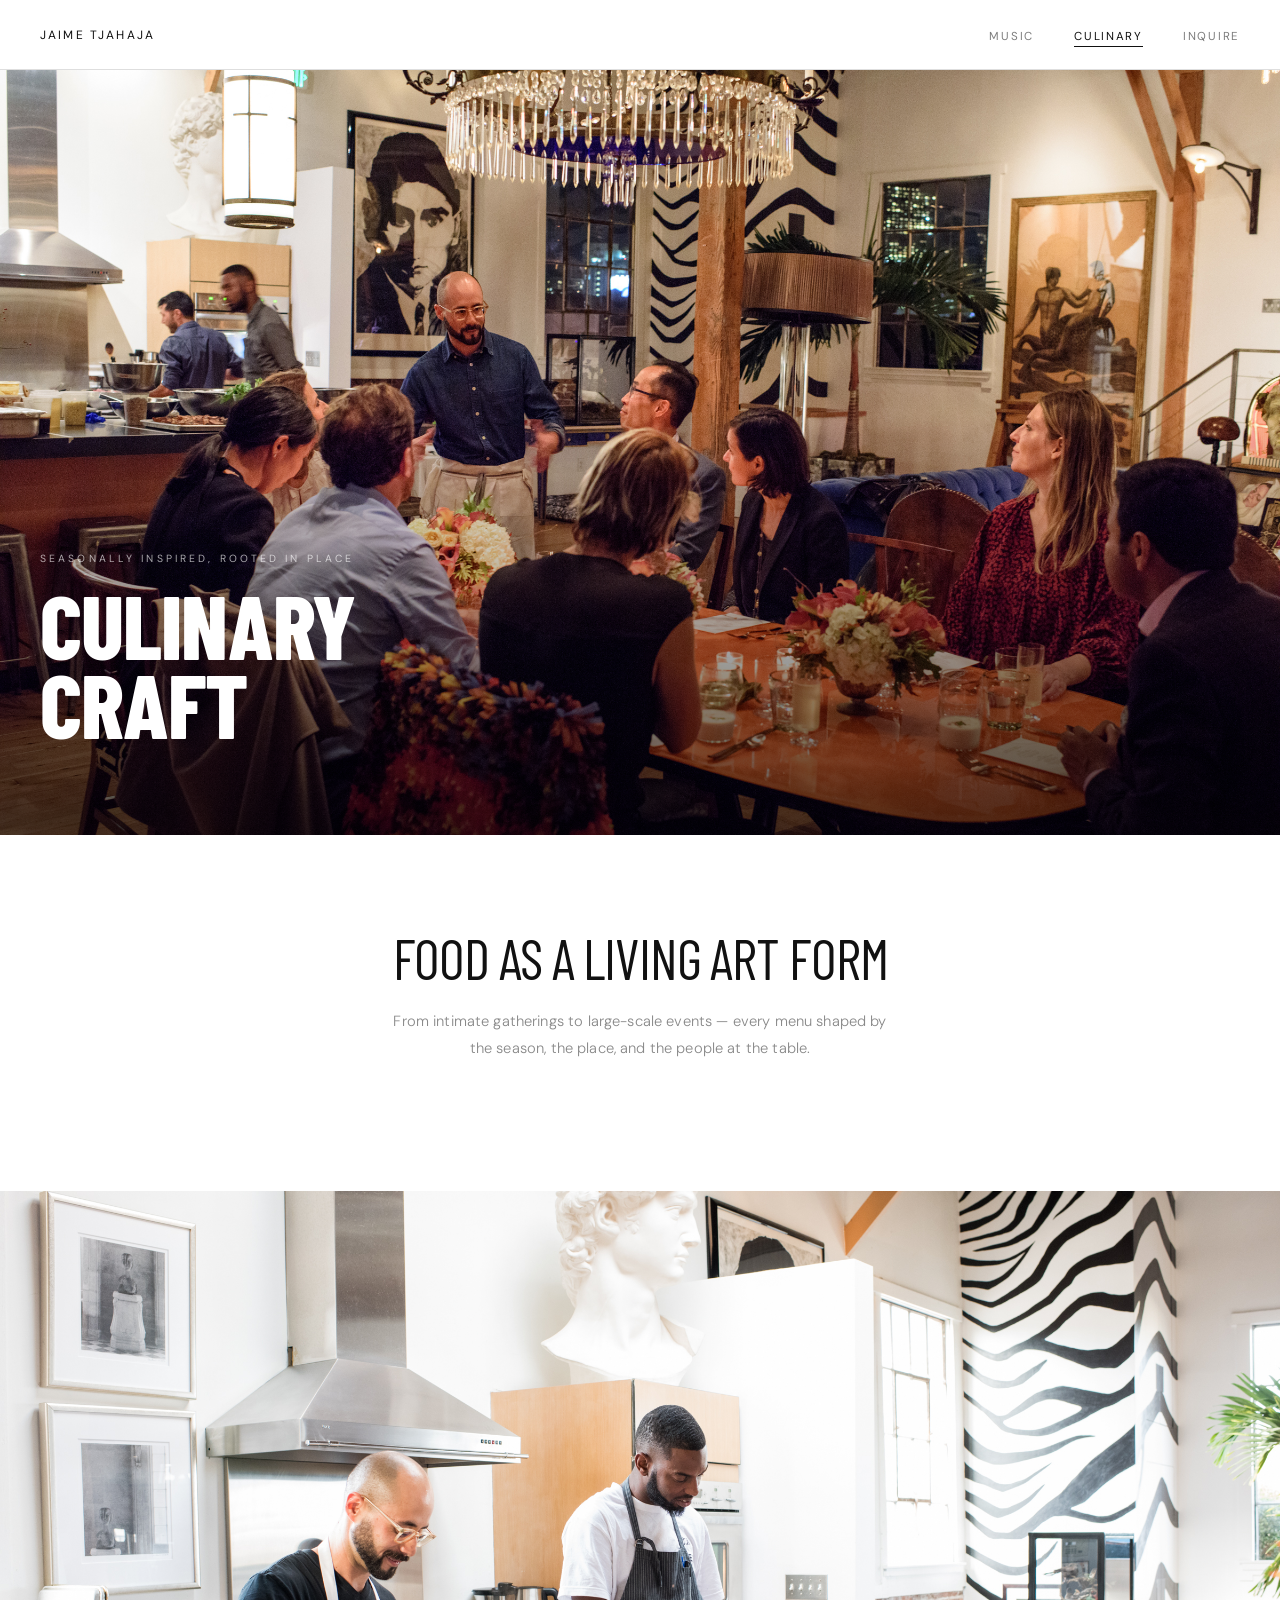
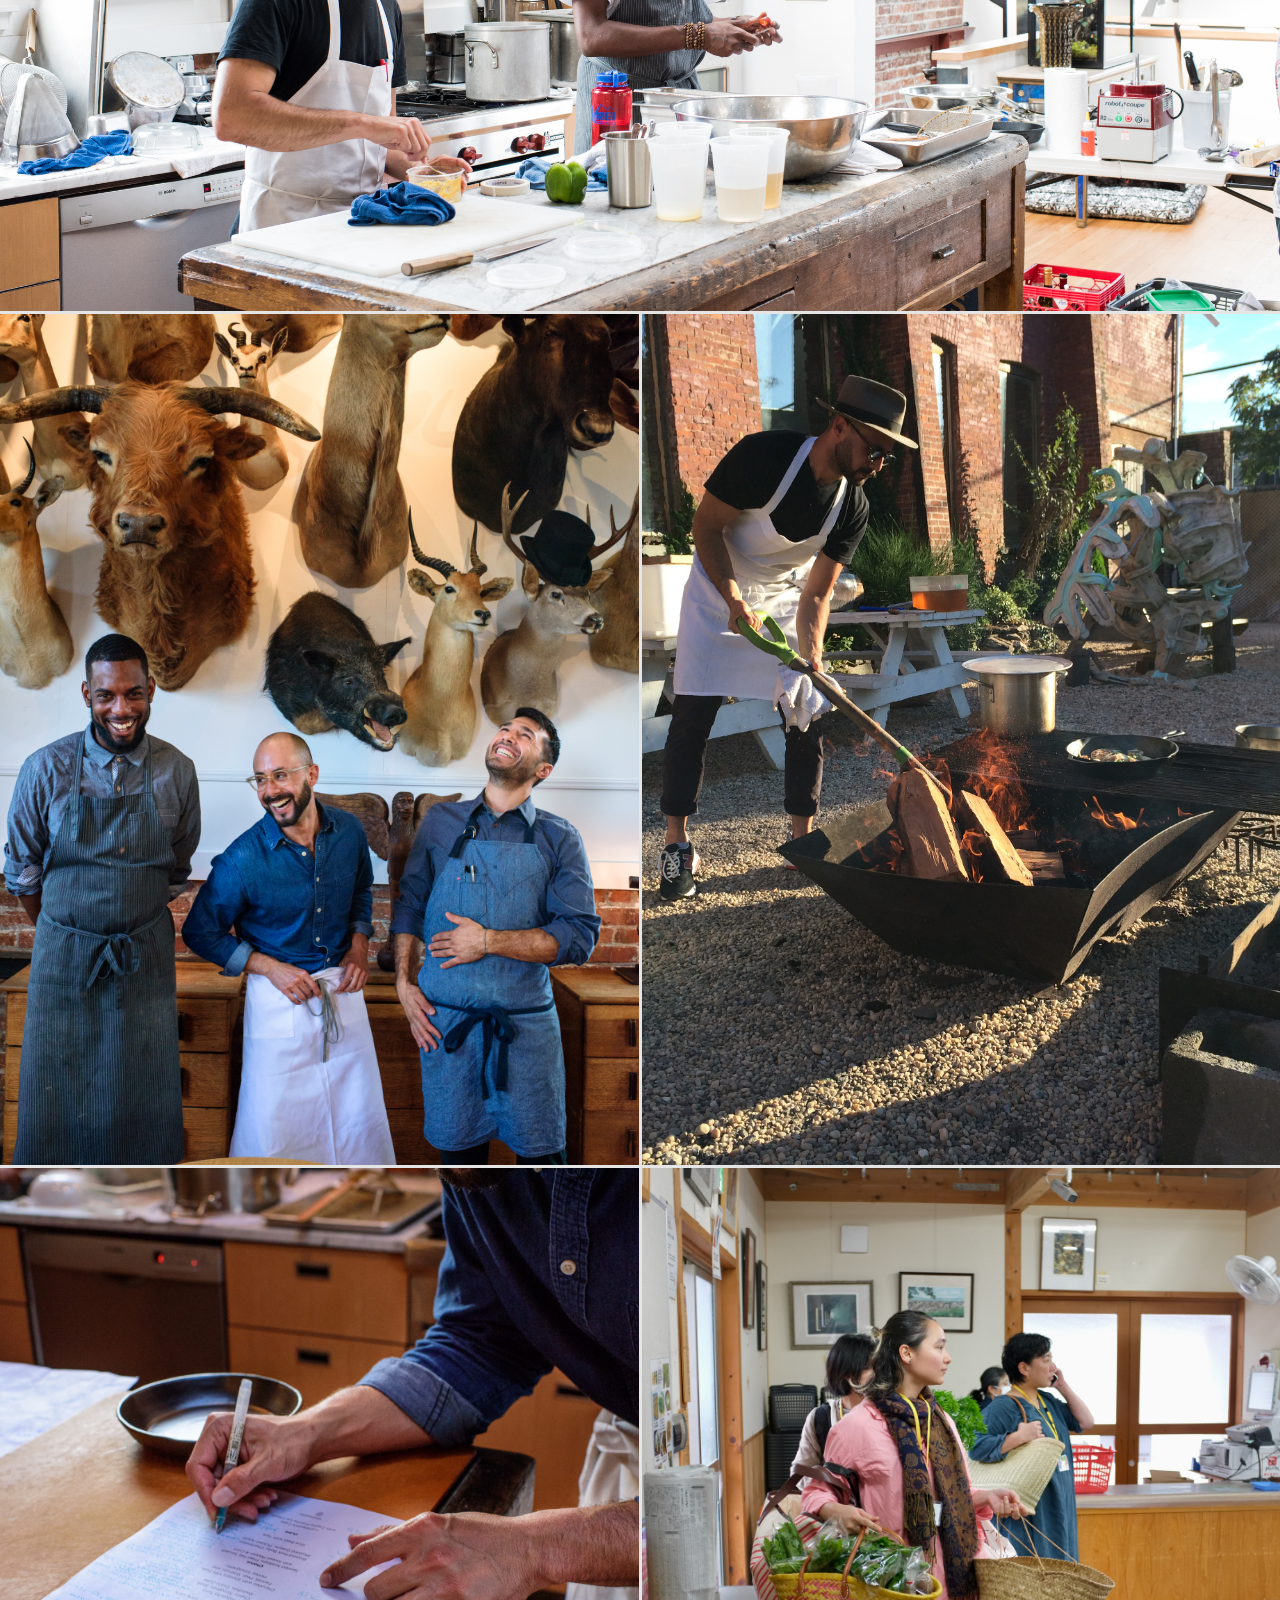
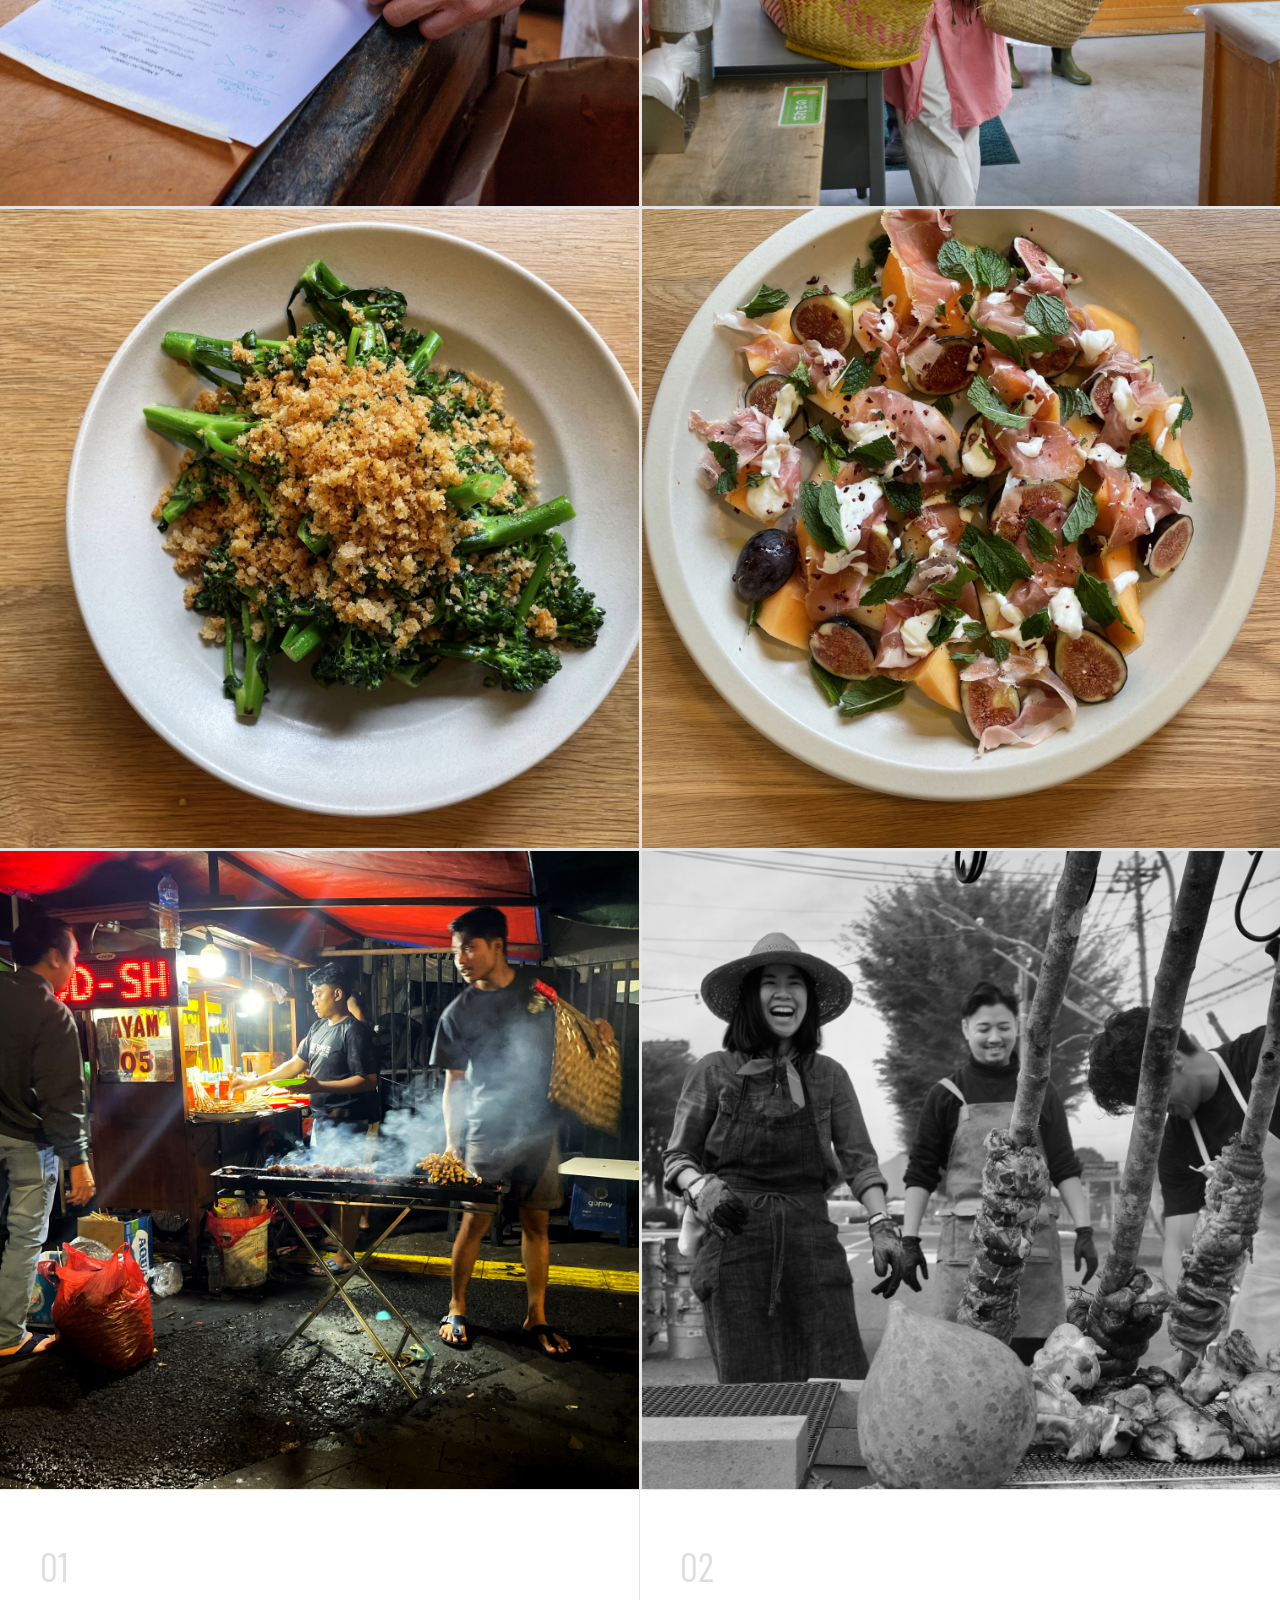
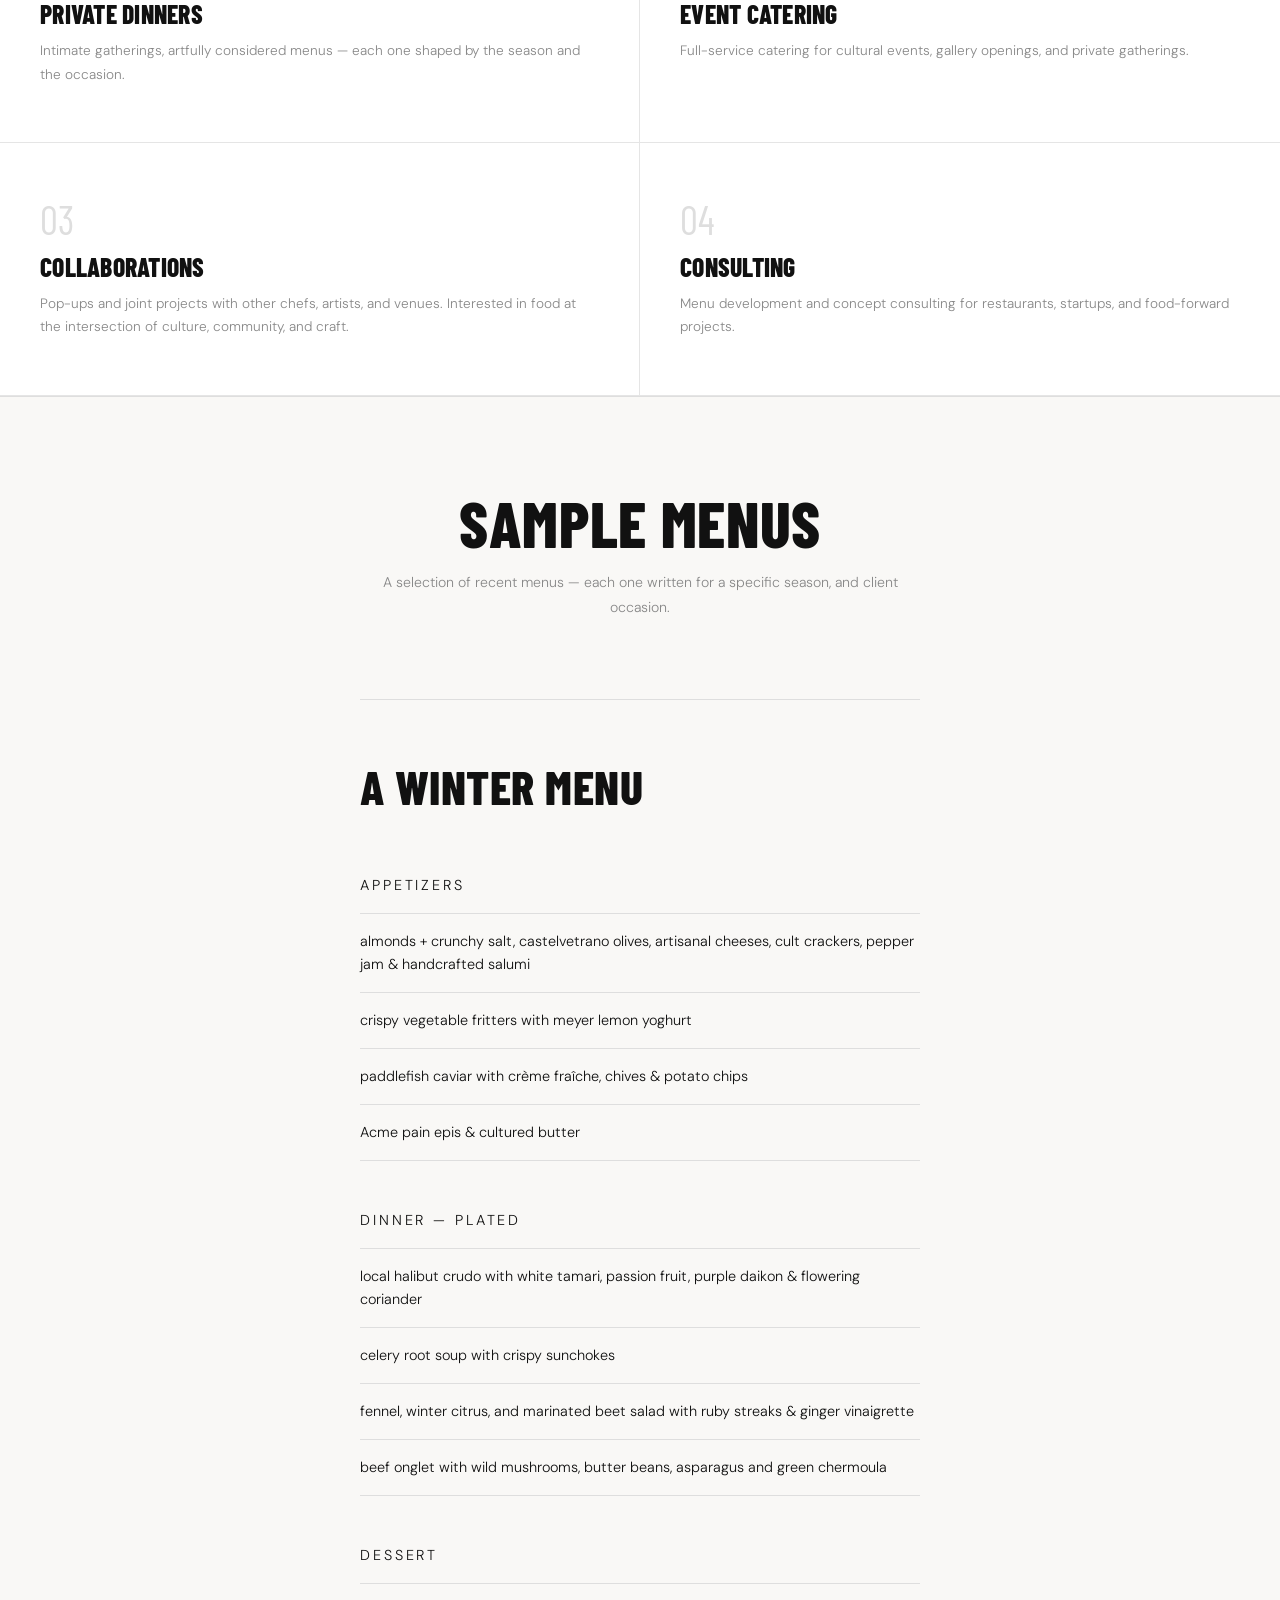
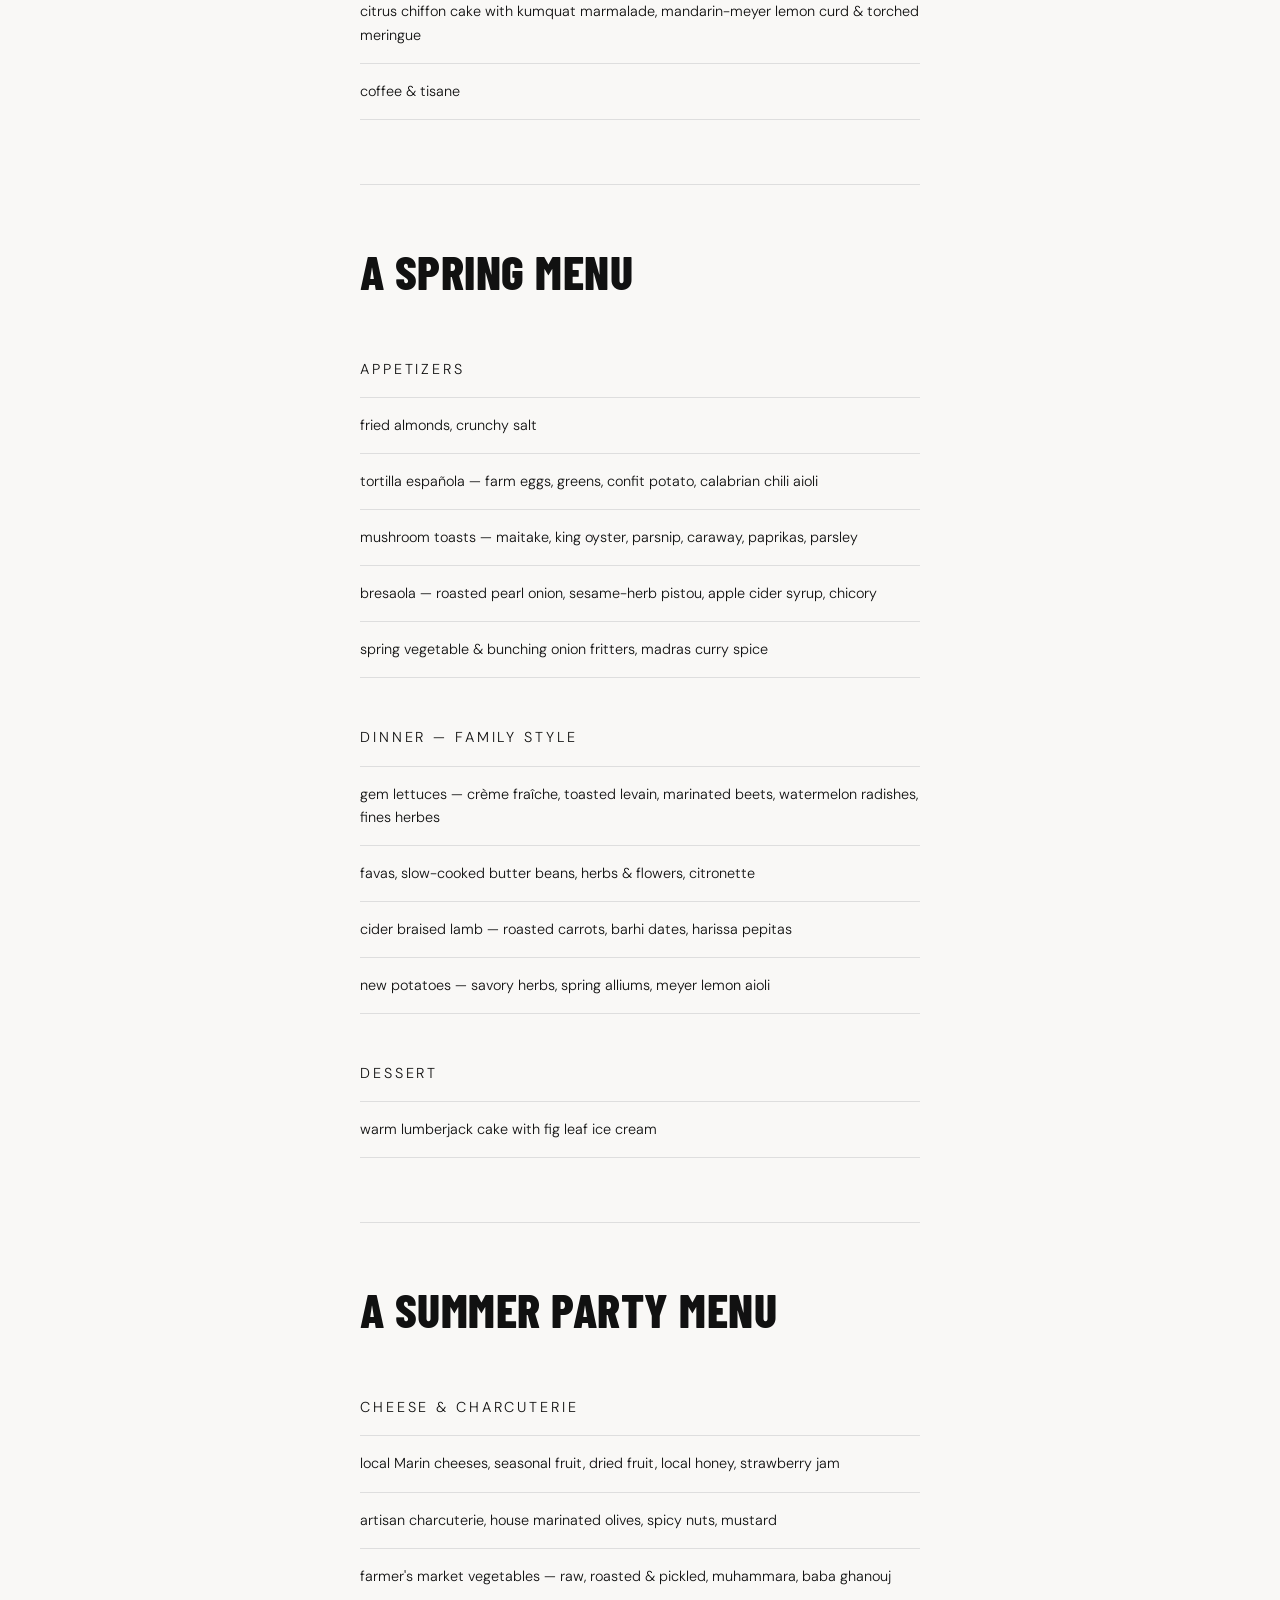
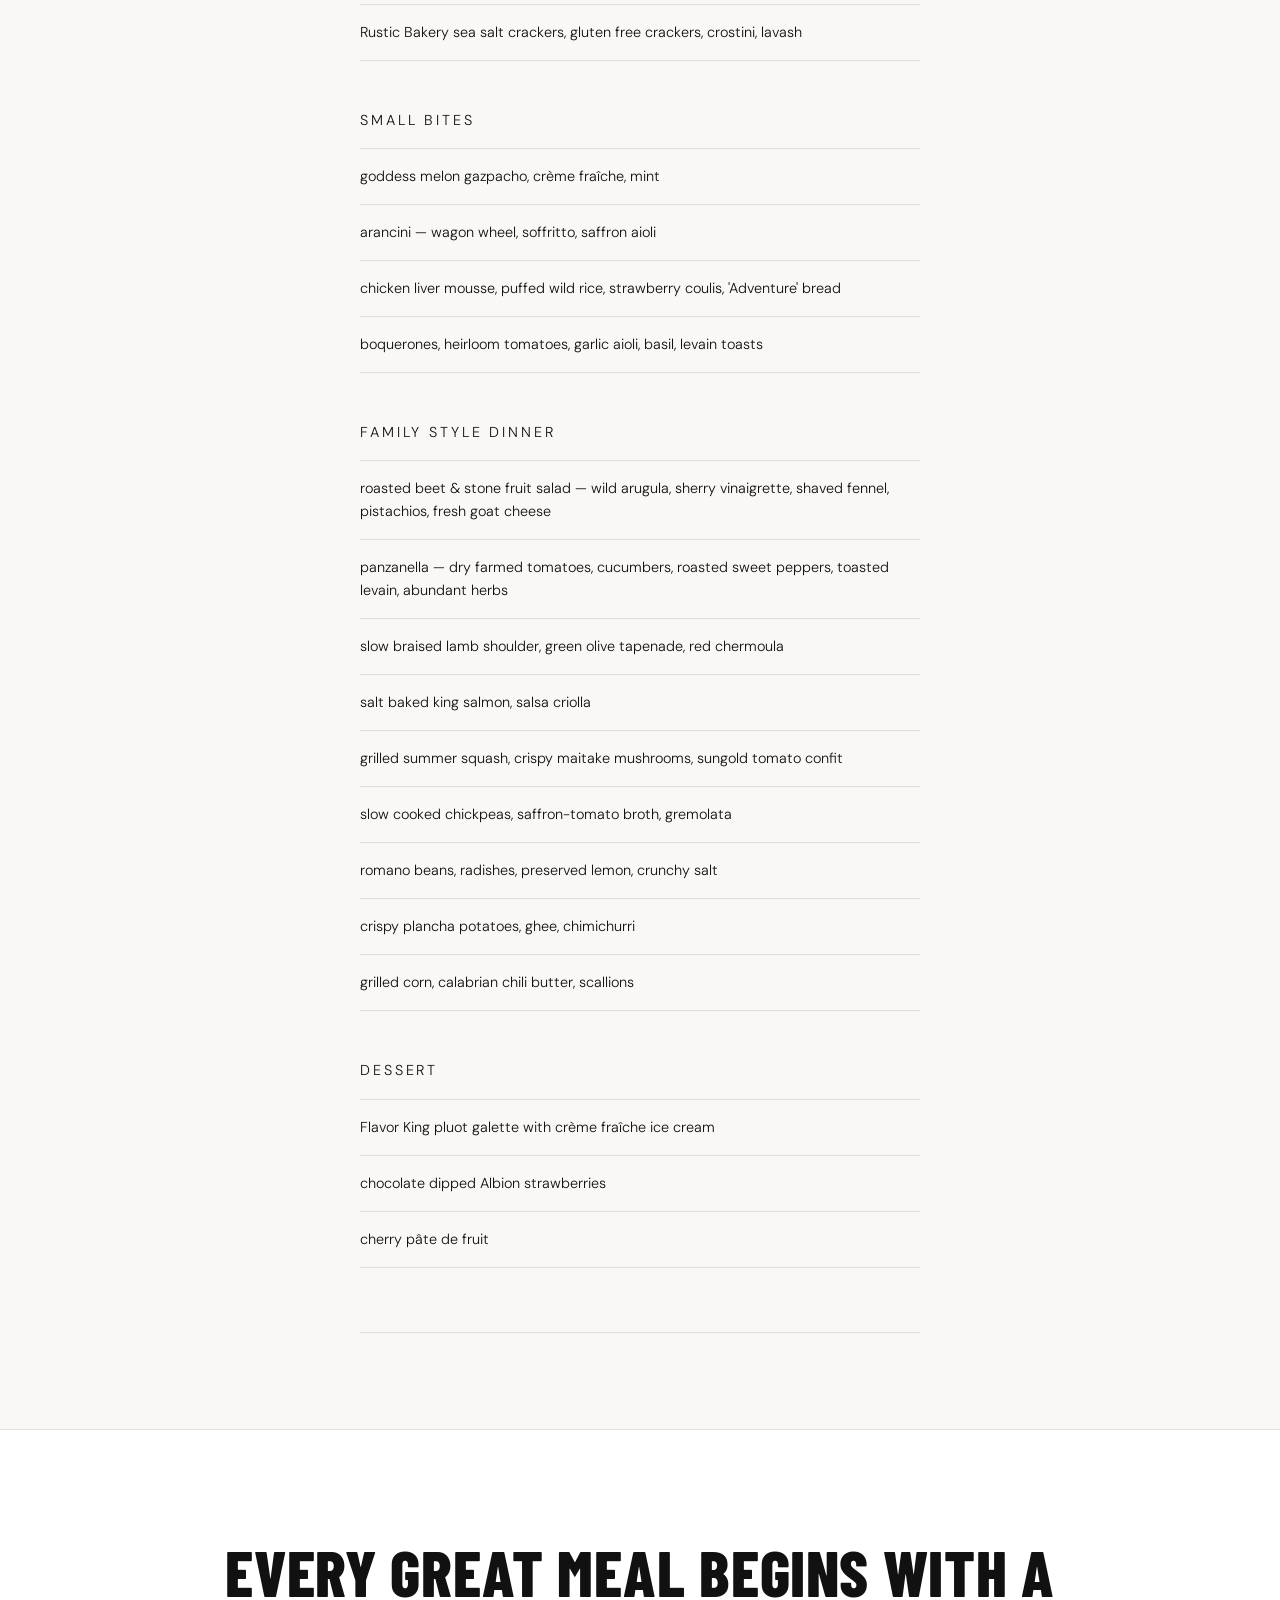
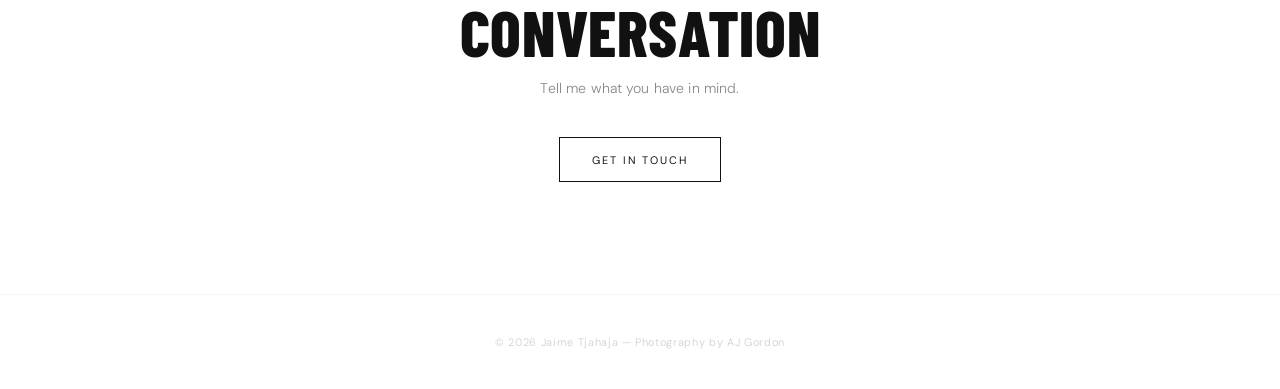
==== commit a822a291: "V8" ====
--- a/culinary/index.html
+++ b/culinary/index.html
@@ -77,8 +77,8 @@
       <div class="gallery-caption">Private event — San Francisco</div>
     </div>
     <div class="gallery-item tall">
-      <img src="../images/culinary/ken-fulk-portrait.jpg" alt="Jaime Tjahaja in chef context at a private event">
-      <div class="gallery-caption">Ken Fulk dinner, SF</div>
+      <img src="../images/culinary/ken-fulk-team.jpg" alt="Kitchen team at Ken Fulk's studio, San Francisco">
+      <div class="gallery-caption">Ken Fulk dinner — San Francisco</div>
     </div>
     <div class="gallery-item tall">
       <img src="../images/culinary/fire-cook.jpg" alt="Jaime cooking over open fire">
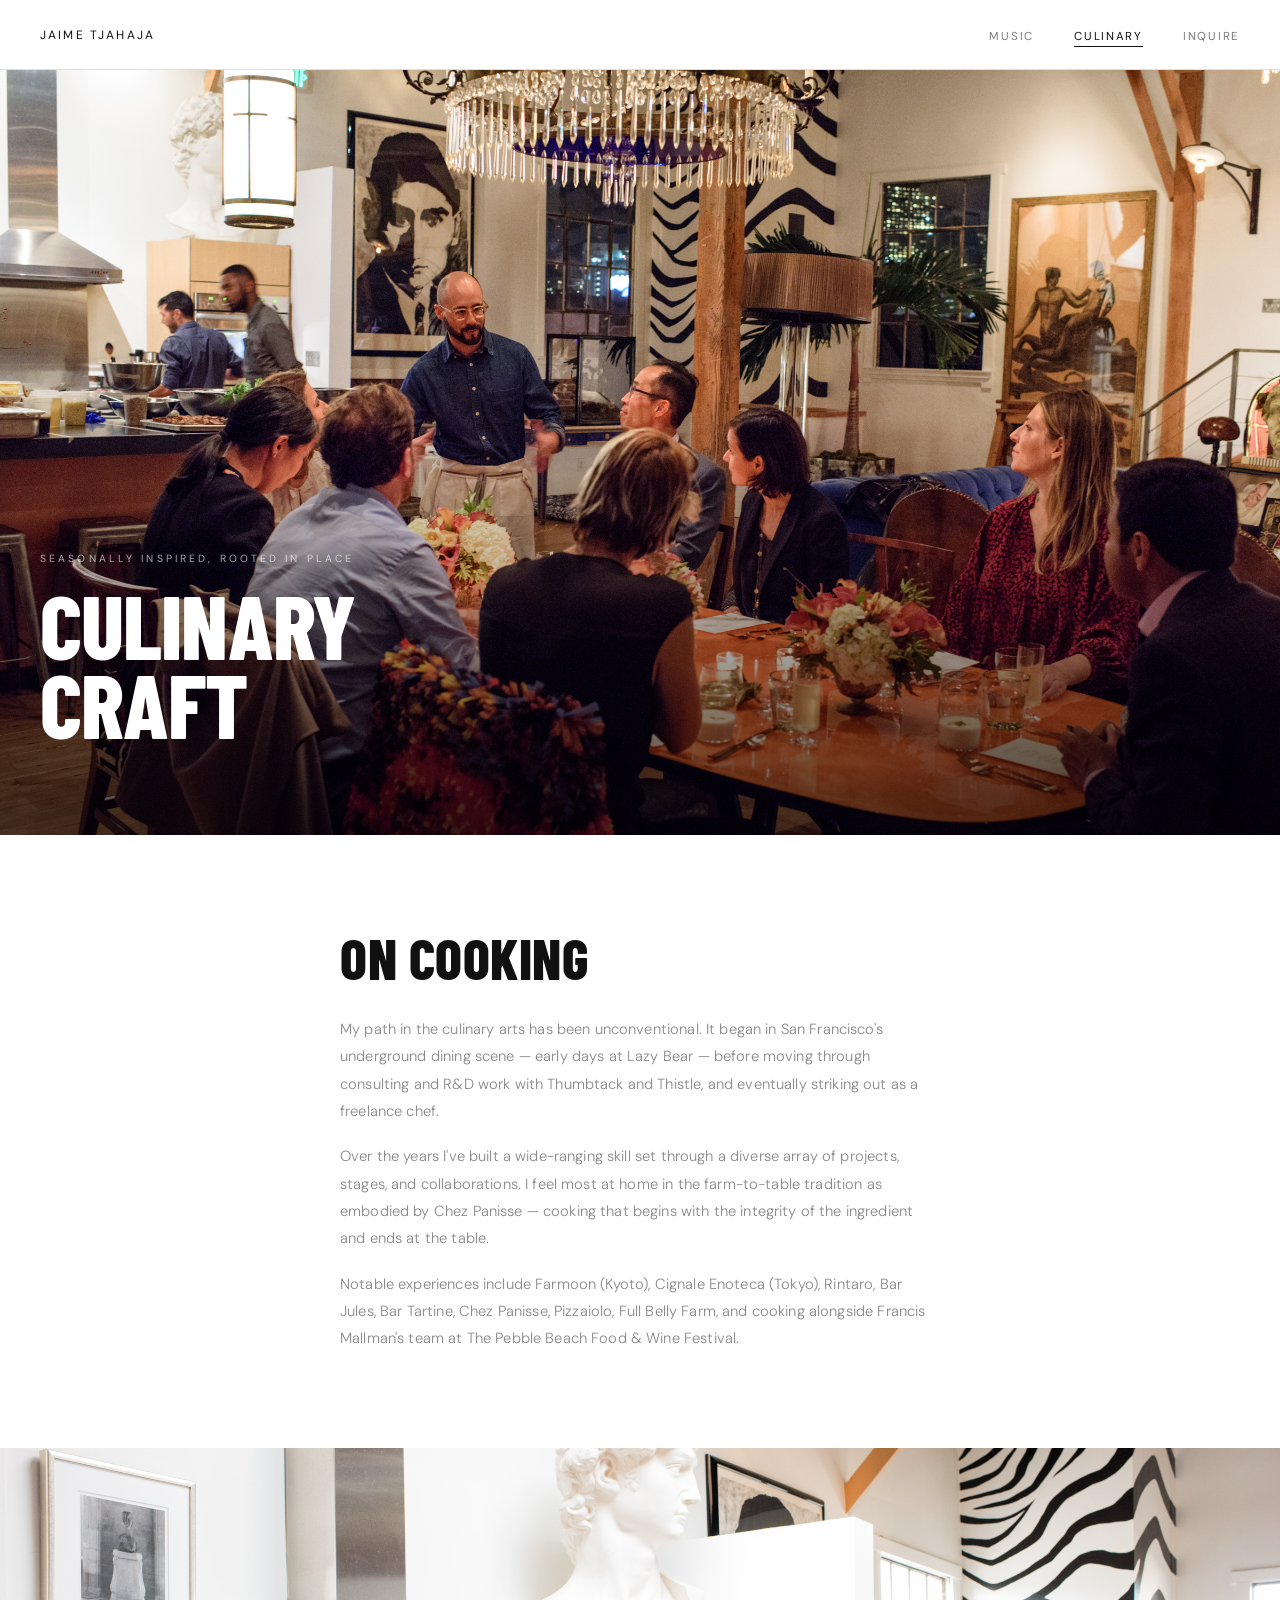
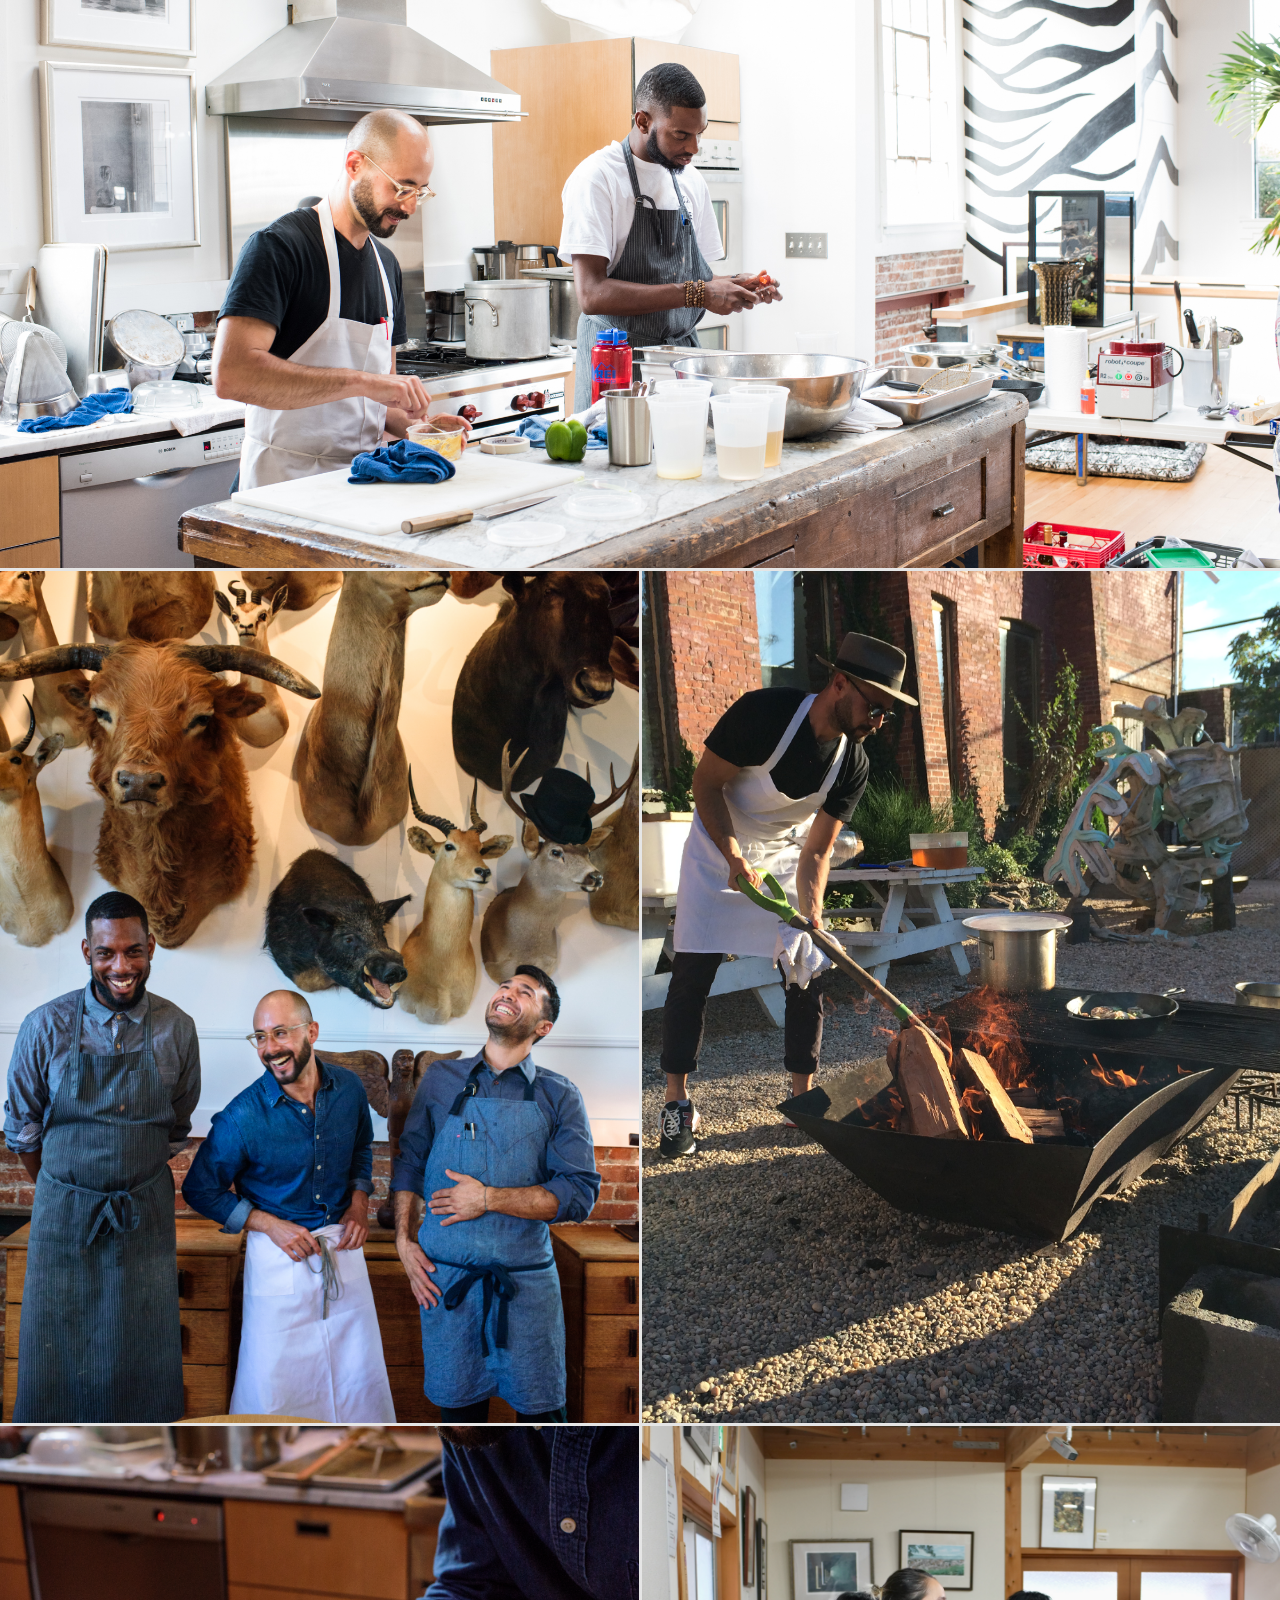
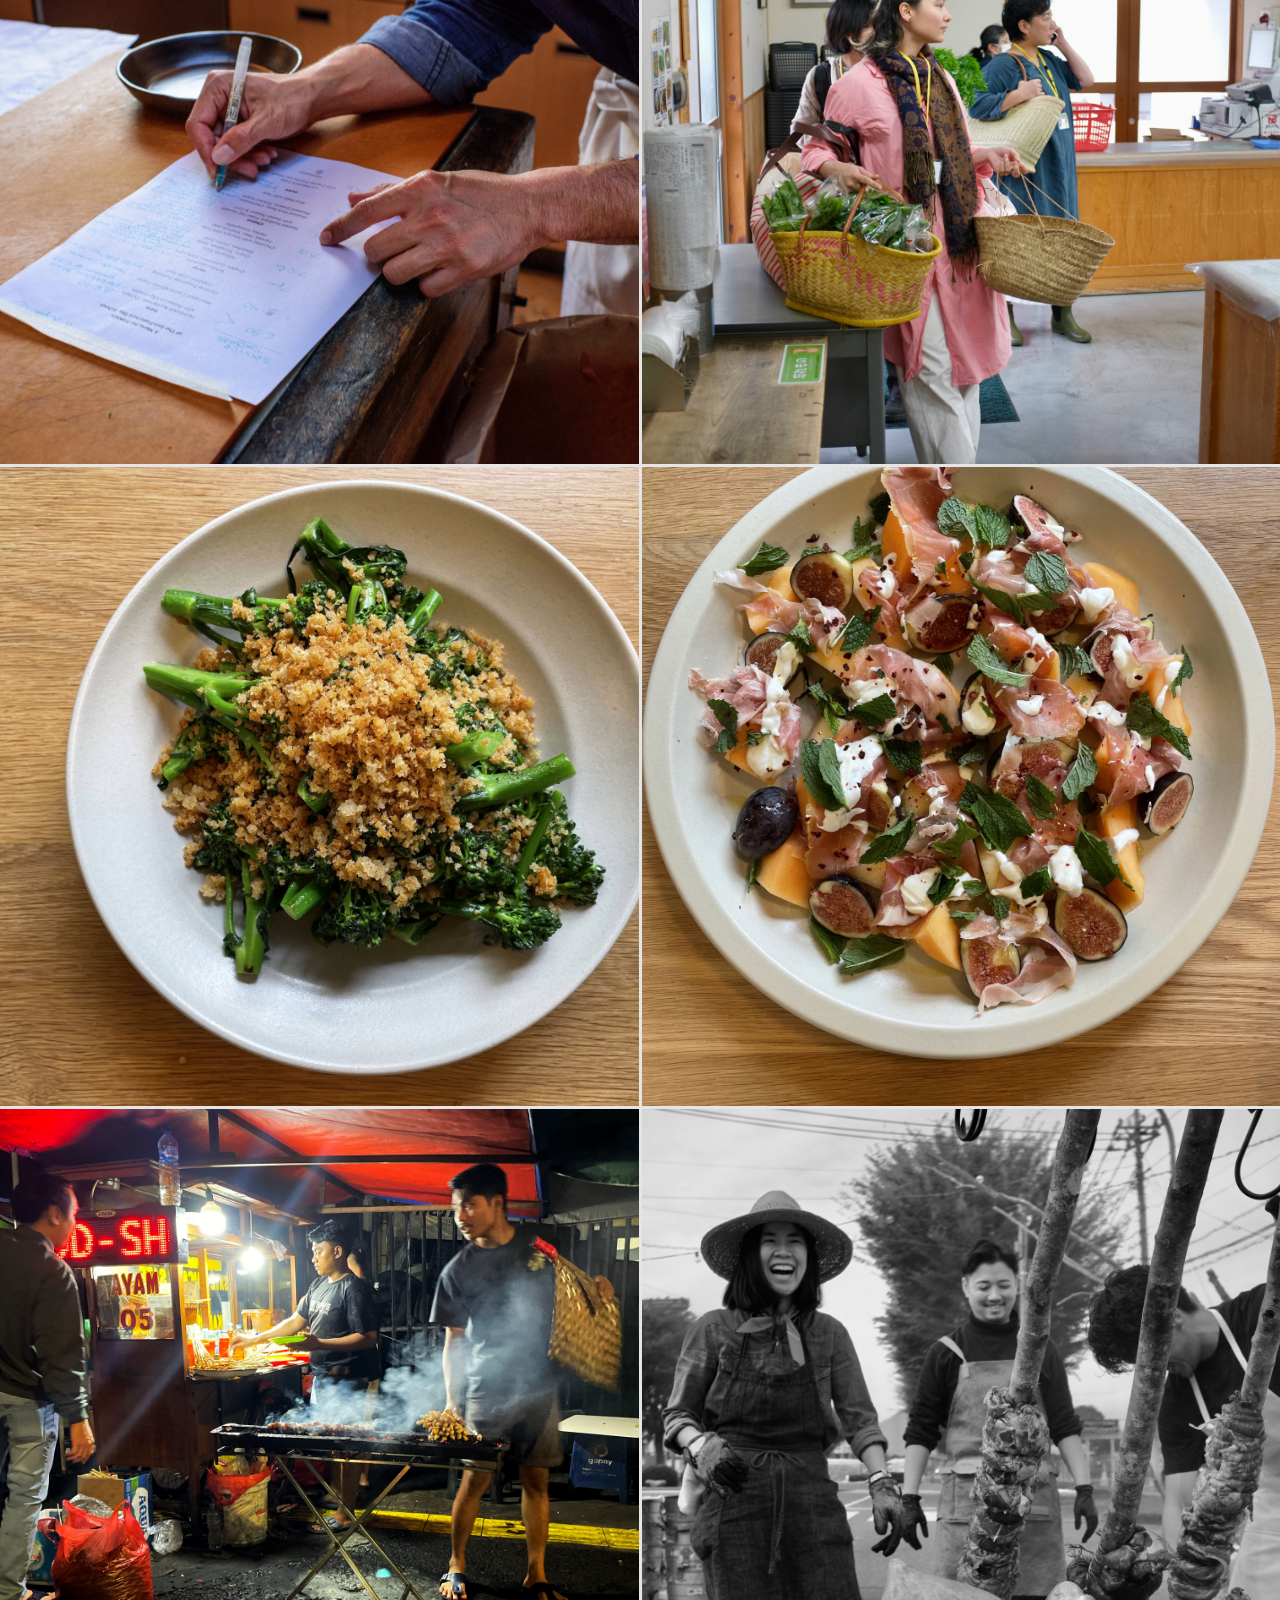
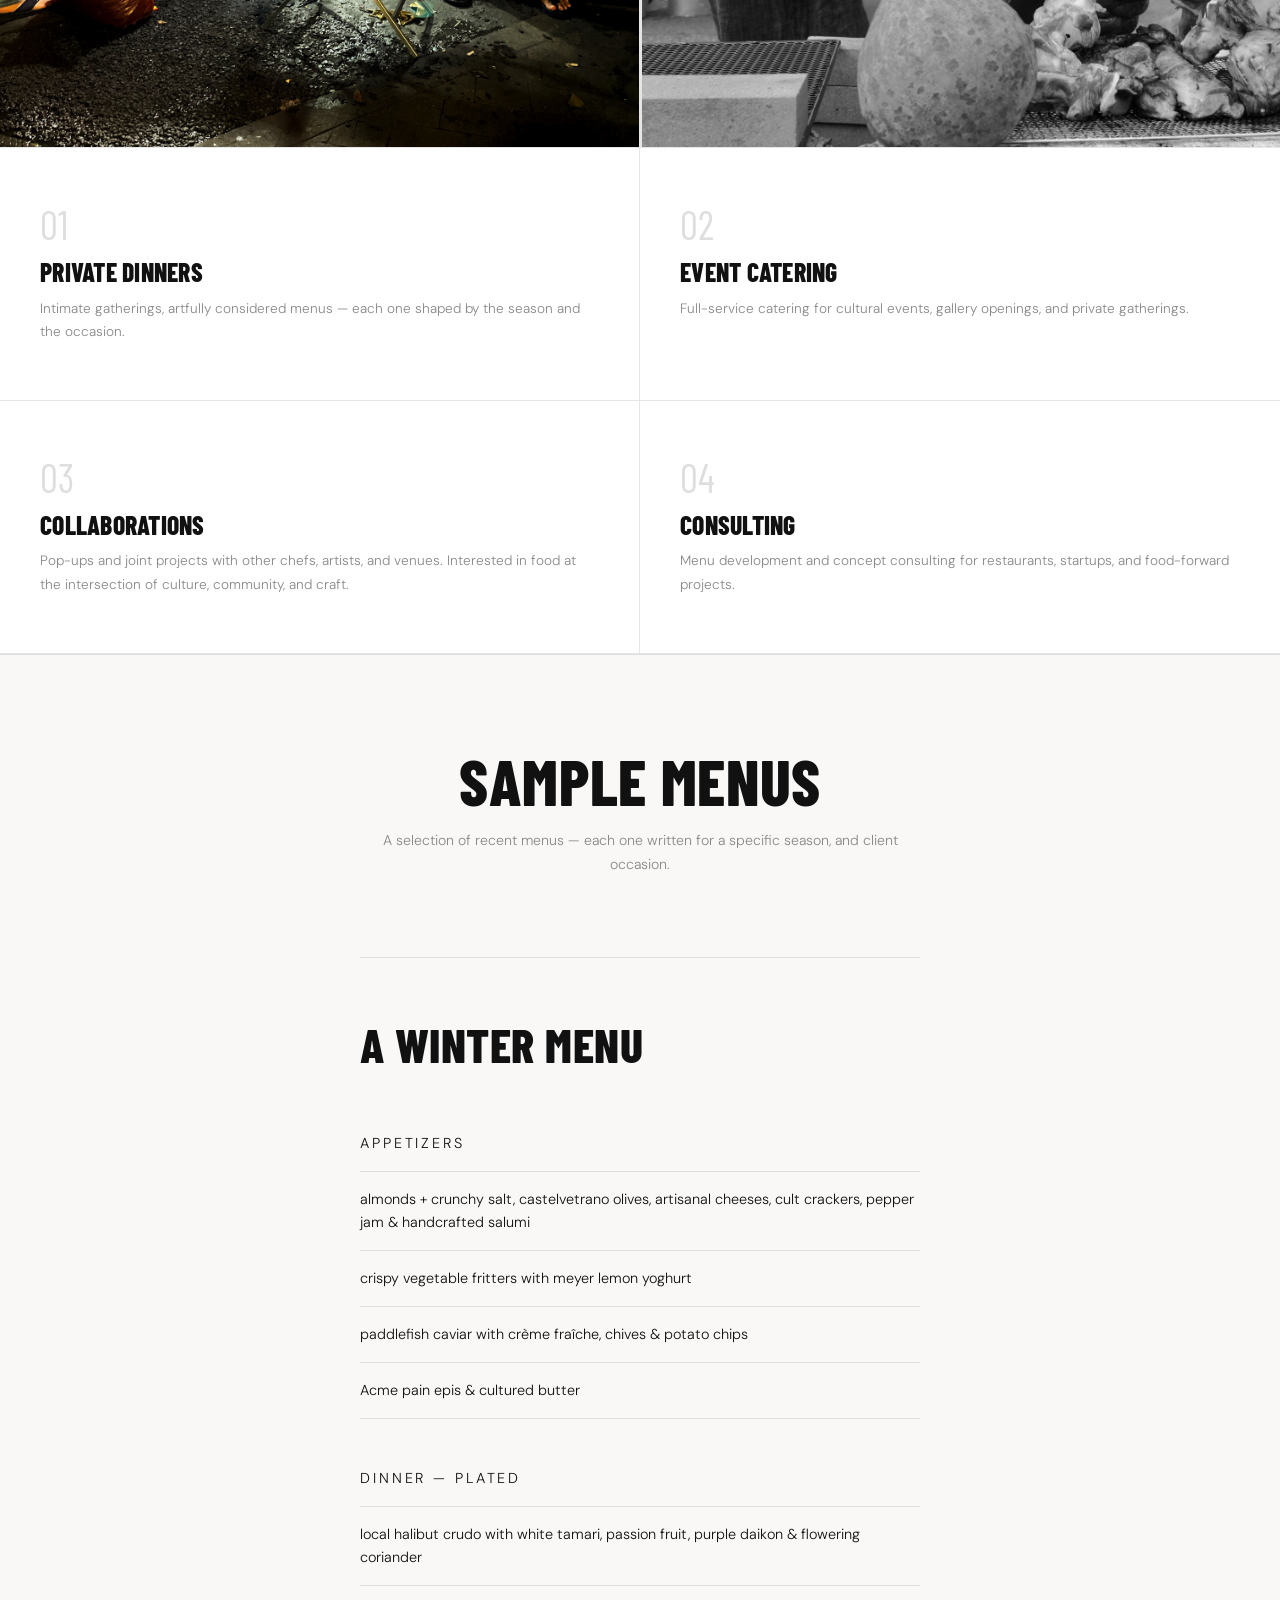
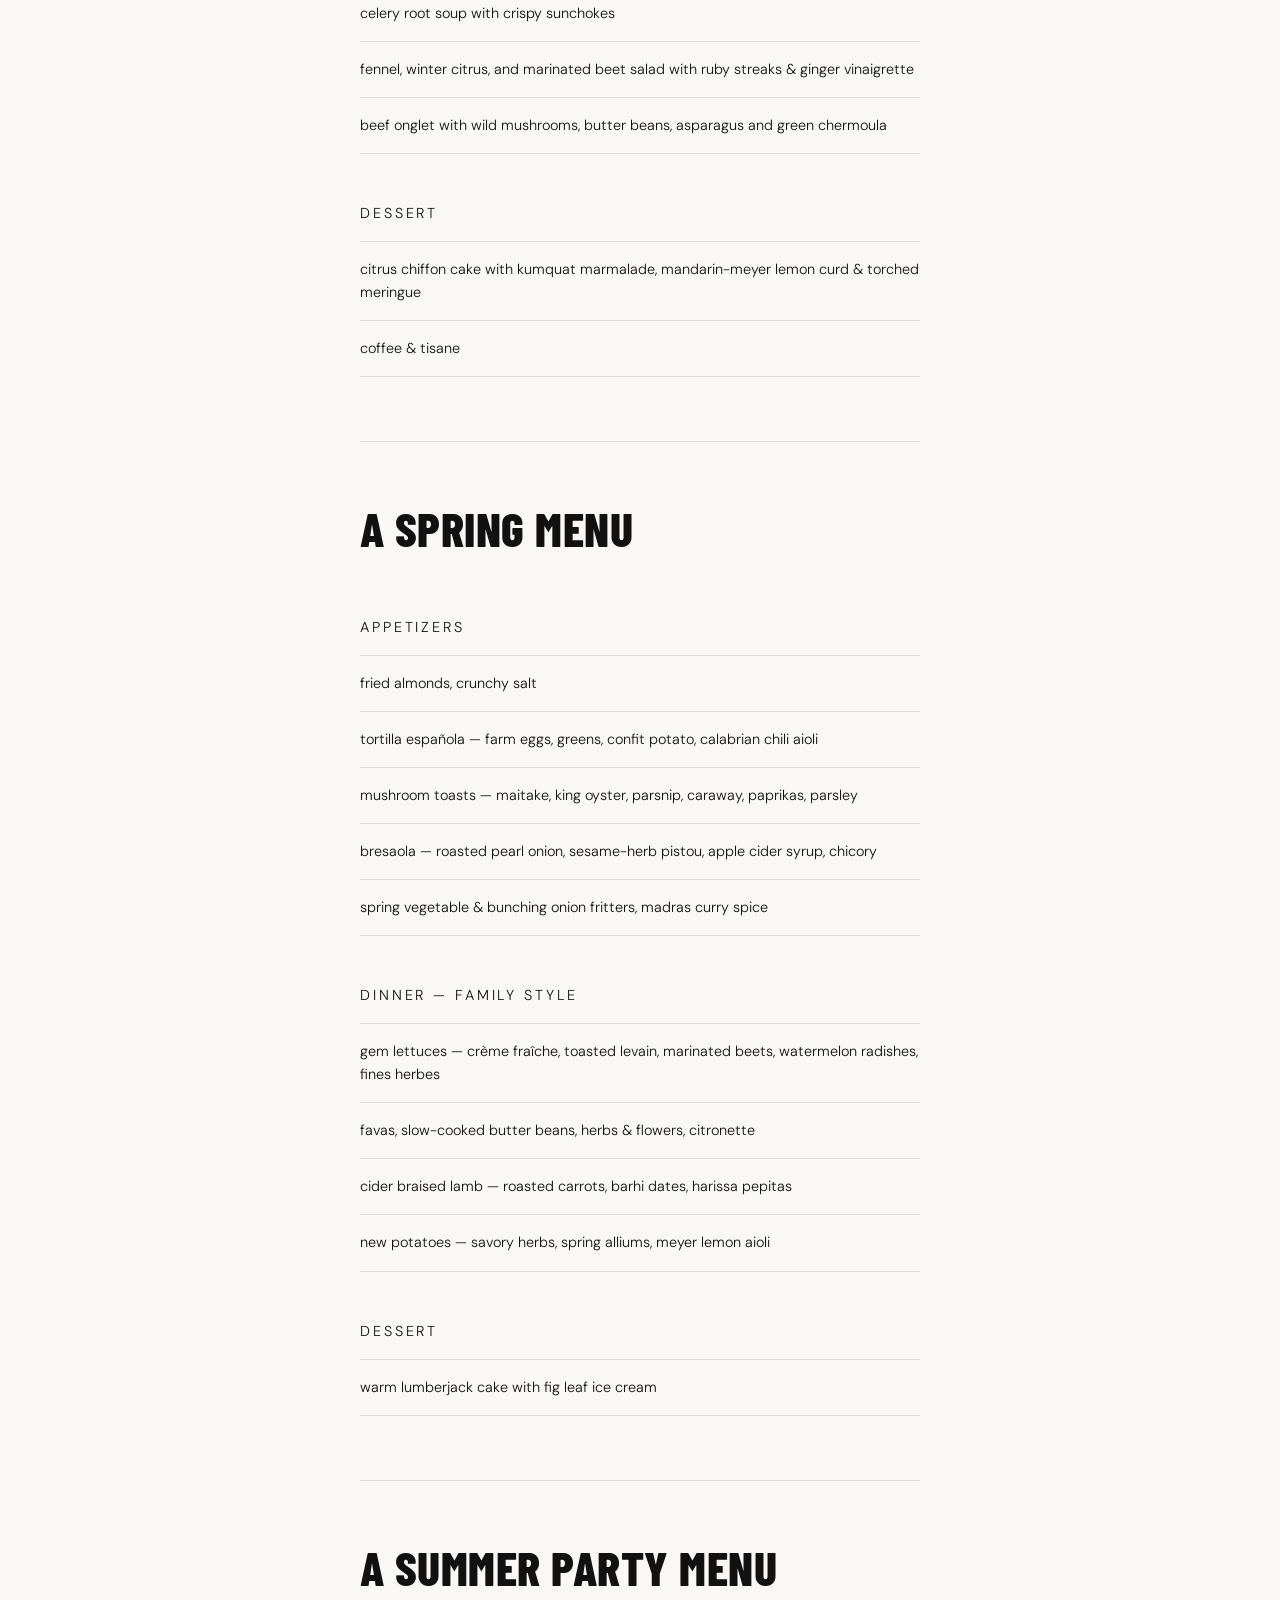
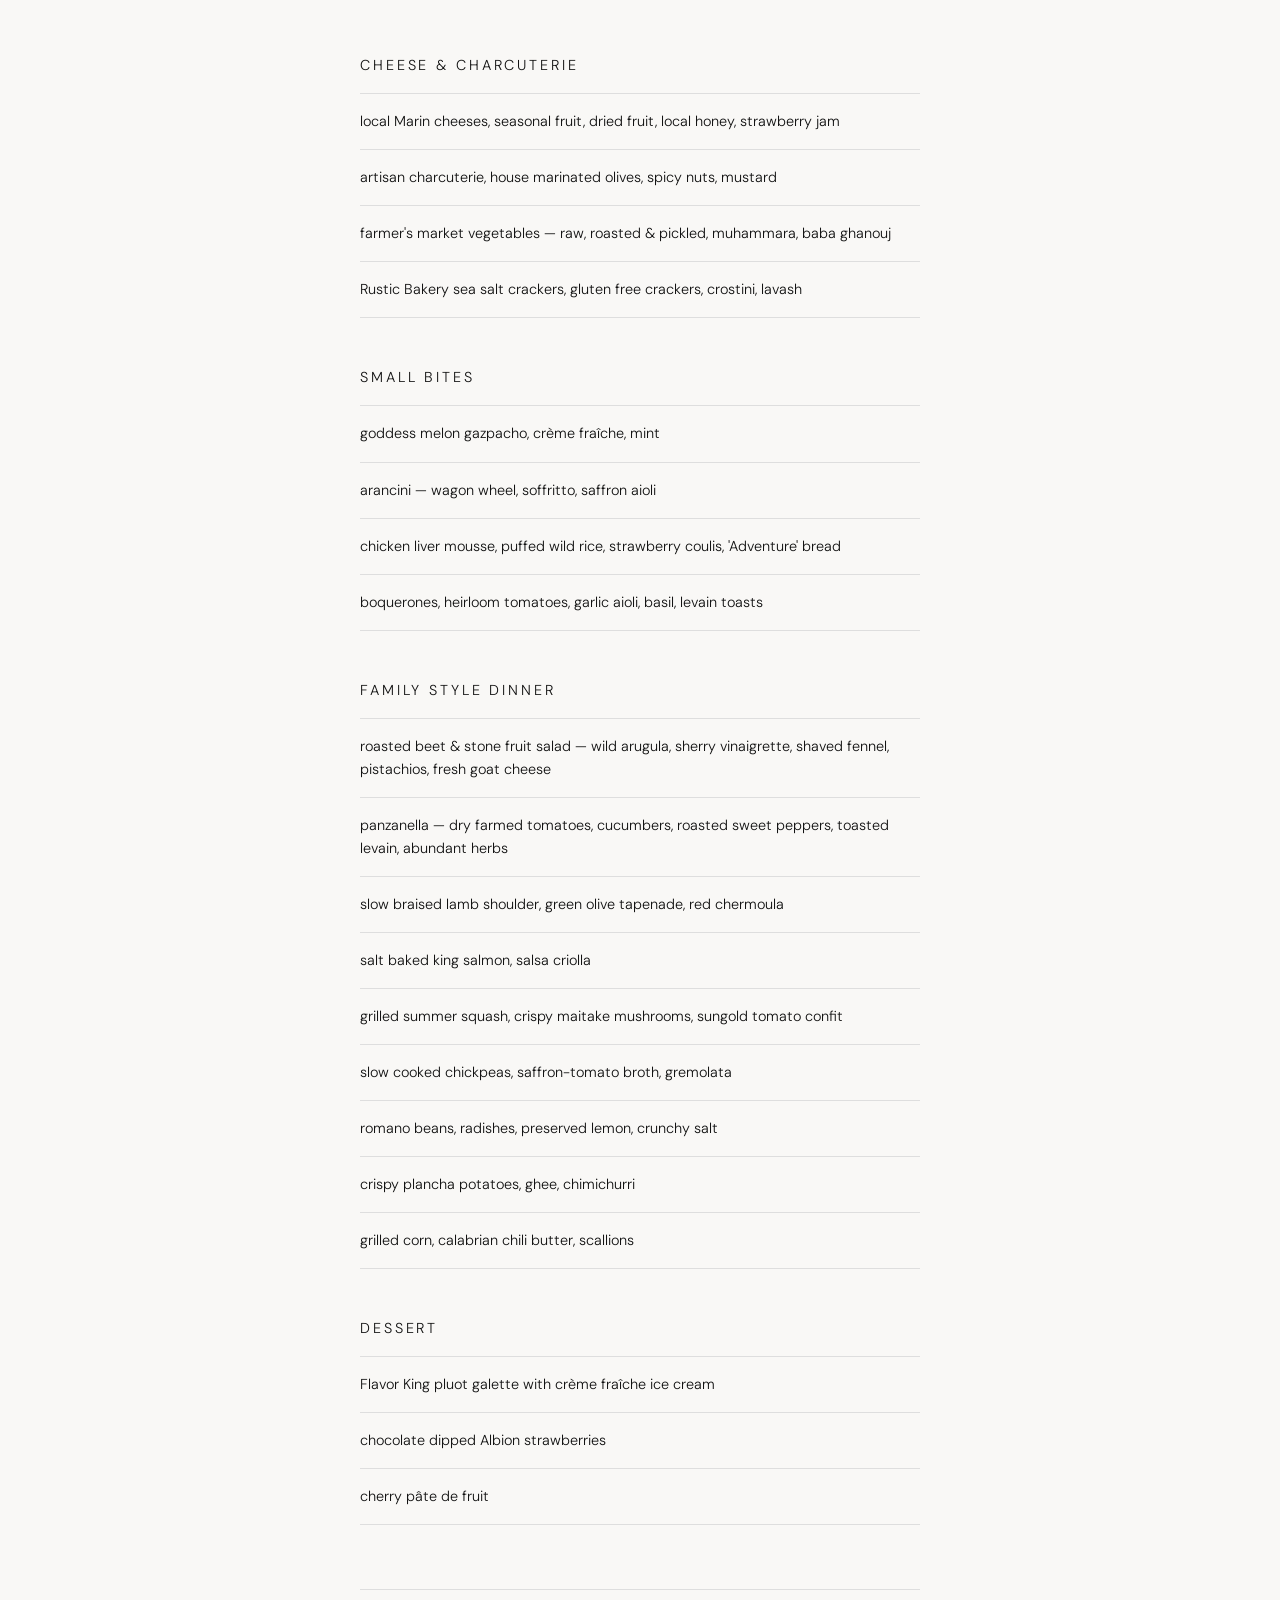
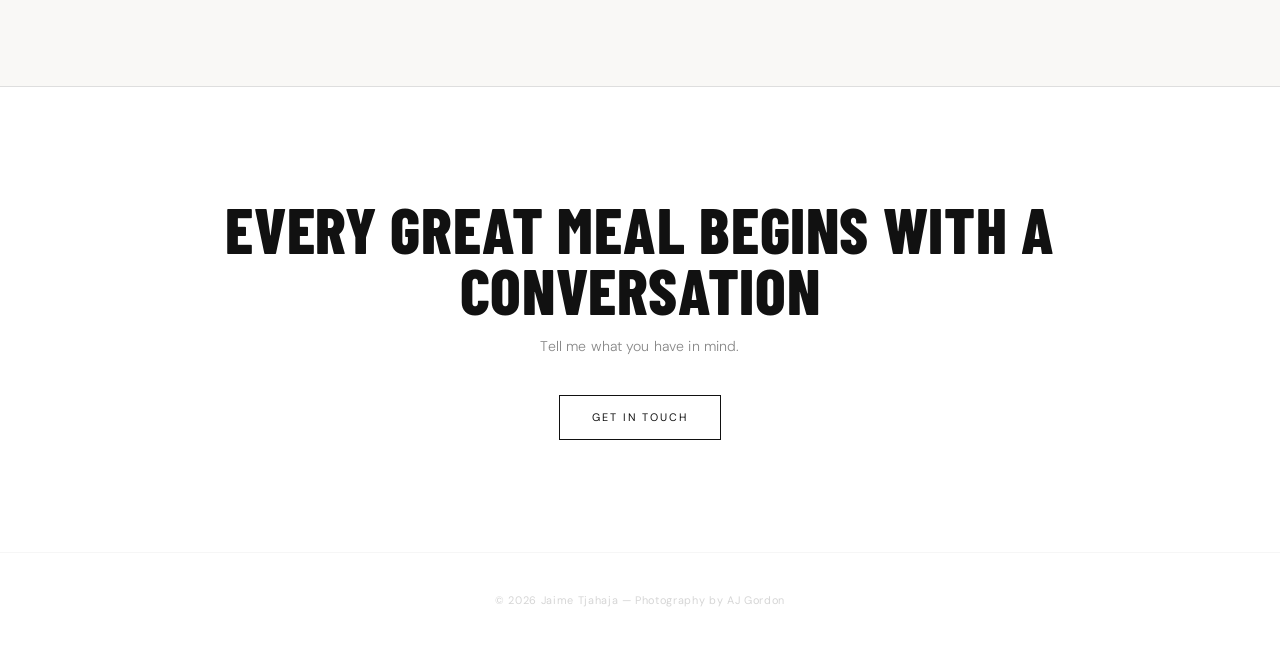
==== commit 4ca0a3ea: "V9" ====
--- a/culinary/index.html
+++ b/culinary/index.html
@@ -66,8 +66,10 @@
 
   <!-- INTRO -->
   <section class="culinary-intro">
-    <h2 class="section-heading">Food as a living art form</h2>
-    <p>From intimate gatherings to large-scale events — every menu shaped by the season, the place, and the people at the table.</p>
+    <h2 class="section-heading">On Cooking</h2>
+    <p>My path in the culinary arts has been unconventional. It began in San Francisco's underground dining scene — early days at Lazy Bear — before moving through consulting and R&D work with Thumbtack and Thistle, and eventually striking out as a freelance chef.</p>
+    <p>Over the years I've built a wide-ranging skill set through a diverse array of projects, stages, and collaborations. I feel most at home in the farm-to-table tradition as embodied by Chez Panisse — cooking that begins with the integrity of the ingredient and ends at the table.</p>
+    <p>Notable experiences include Farmoon (Kyoto), Cignale Enoteca (Tokyo), Rintaro, Bar Jules, Bar Tartine, Chez Panisse, Pizzaiolo, Full Belly Farm, and cooking alongside Francis Mallman's team at The Pebble Beach Food &amp; Wine Festival.</p>
   </section>
 
   <!-- GALLERY -->
--- a/assets/style.css
+++ b/assets/style.css
@@ -681,30 +681,33 @@
 
 /* Culinary about / text sections */
 .culinary-intro {
-  max-width: 760px;
+  max-width: 680px;
   margin: 0 auto;
   padding: 6rem 2.5rem;
-  text-align: center;
+  text-align: left;
 }
 
 .culinary-intro .section-heading {
   font-family: var(--font-display);
   font-size: clamp(2.2rem, 4.5vw, 3.5rem);
-  font-weight: 400;
-  letter-spacing: -0.02em;
-  margin-bottom: 1.5rem;
+  font-weight: 800;
+  text-transform: uppercase;
+  letter-spacing: 0.01em;
+  margin-bottom: 2rem;
   color: var(--black);
+  line-height: 0.95;
 }
 
 .culinary-intro p {
   font-size: 0.92rem;
   line-height: 1.85;
   color: var(--grey-mid);
-  max-width: 500px;
-  margin: 0 auto 2rem;
+  margin: 0 0 1.25em;
   font-weight: 300;
   letter-spacing: 0.01em;
 }
+
+.culinary-intro p:last-child { margin-bottom: 0; }
 
 /* Services / inquiry */
 .culinary-services {
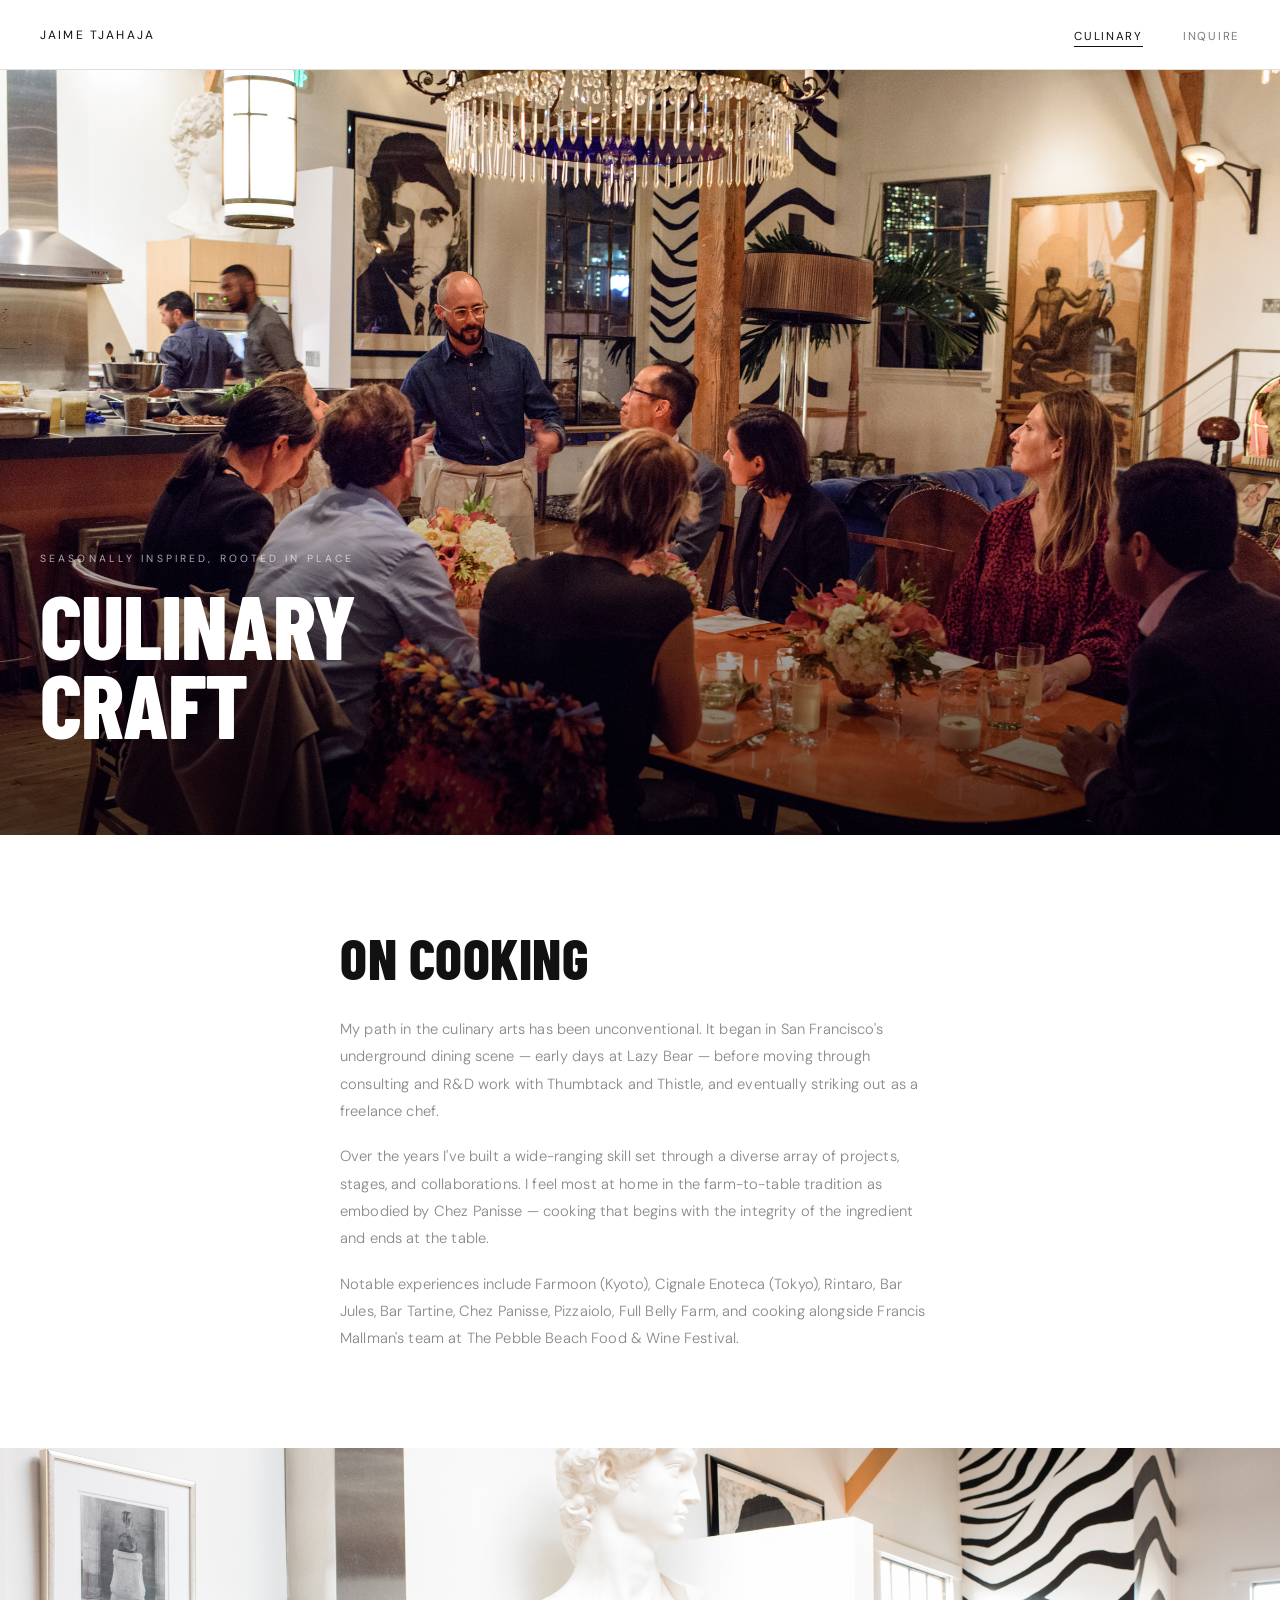
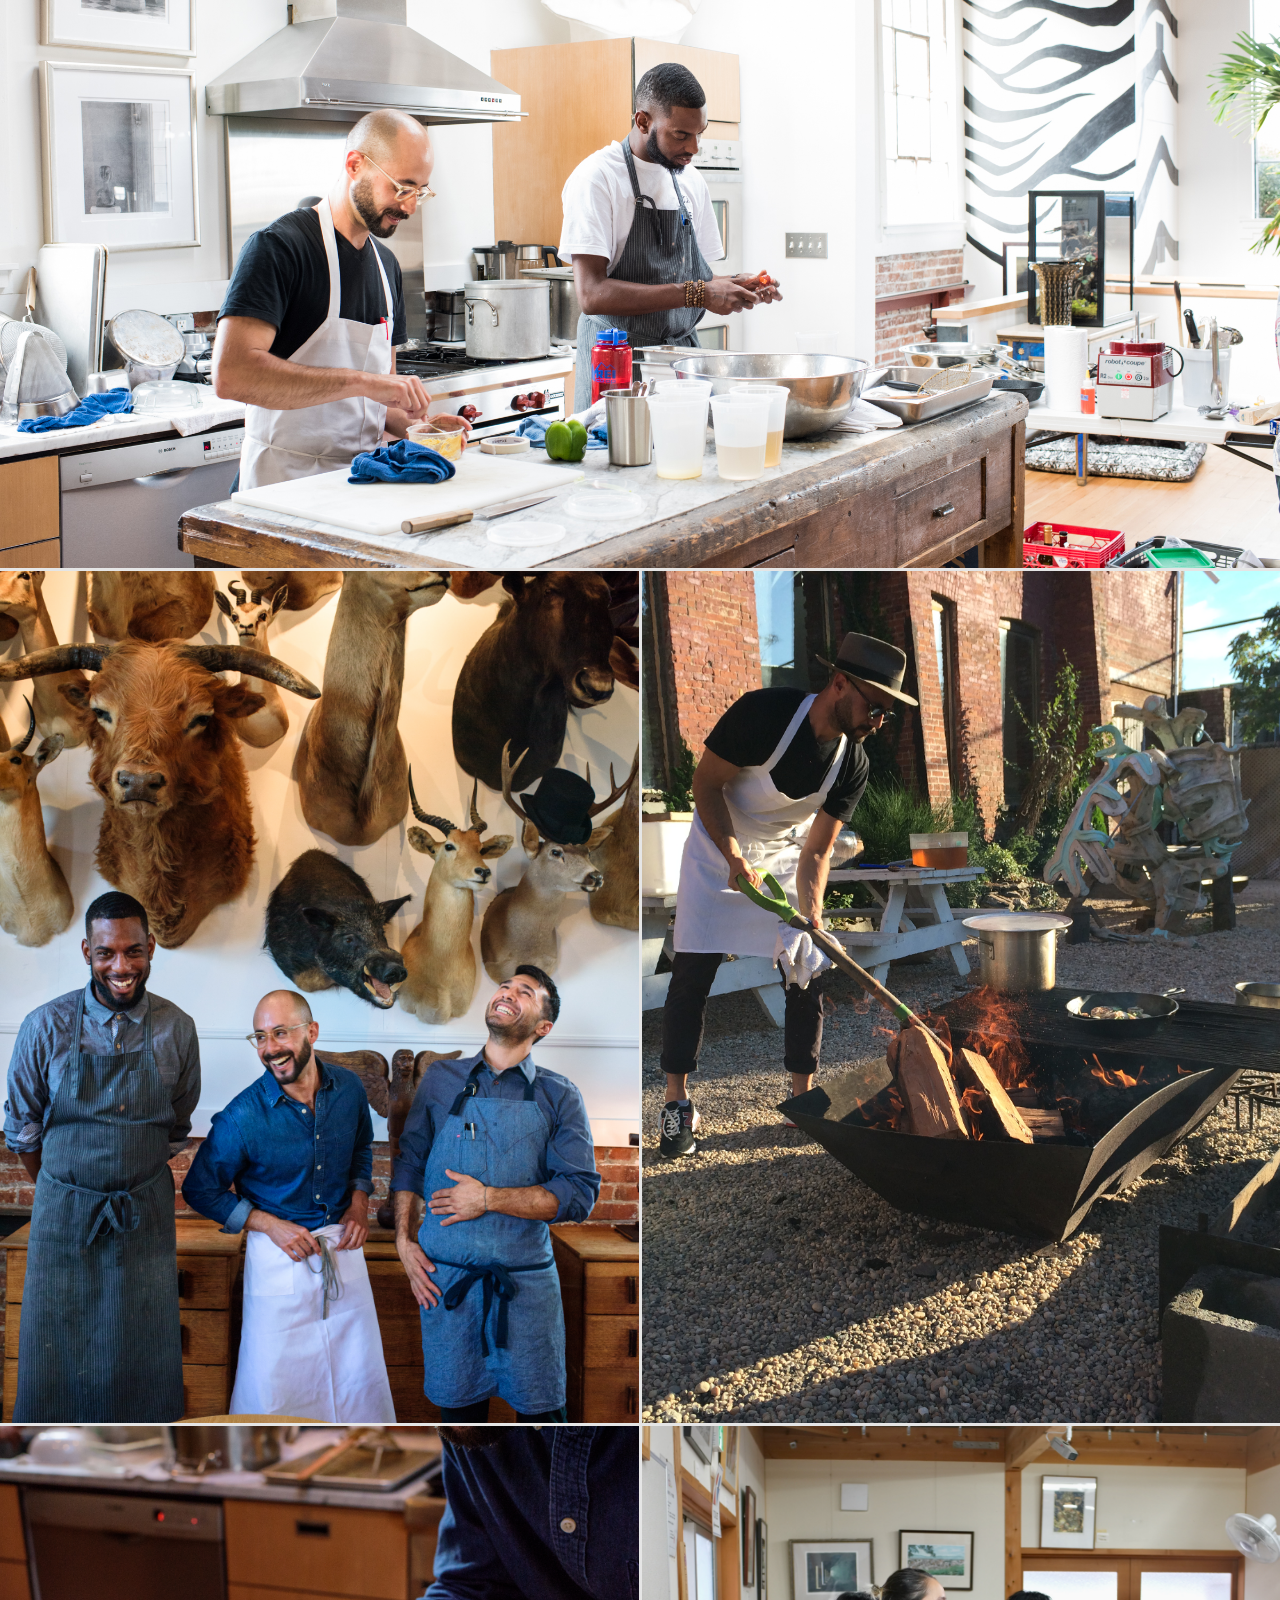
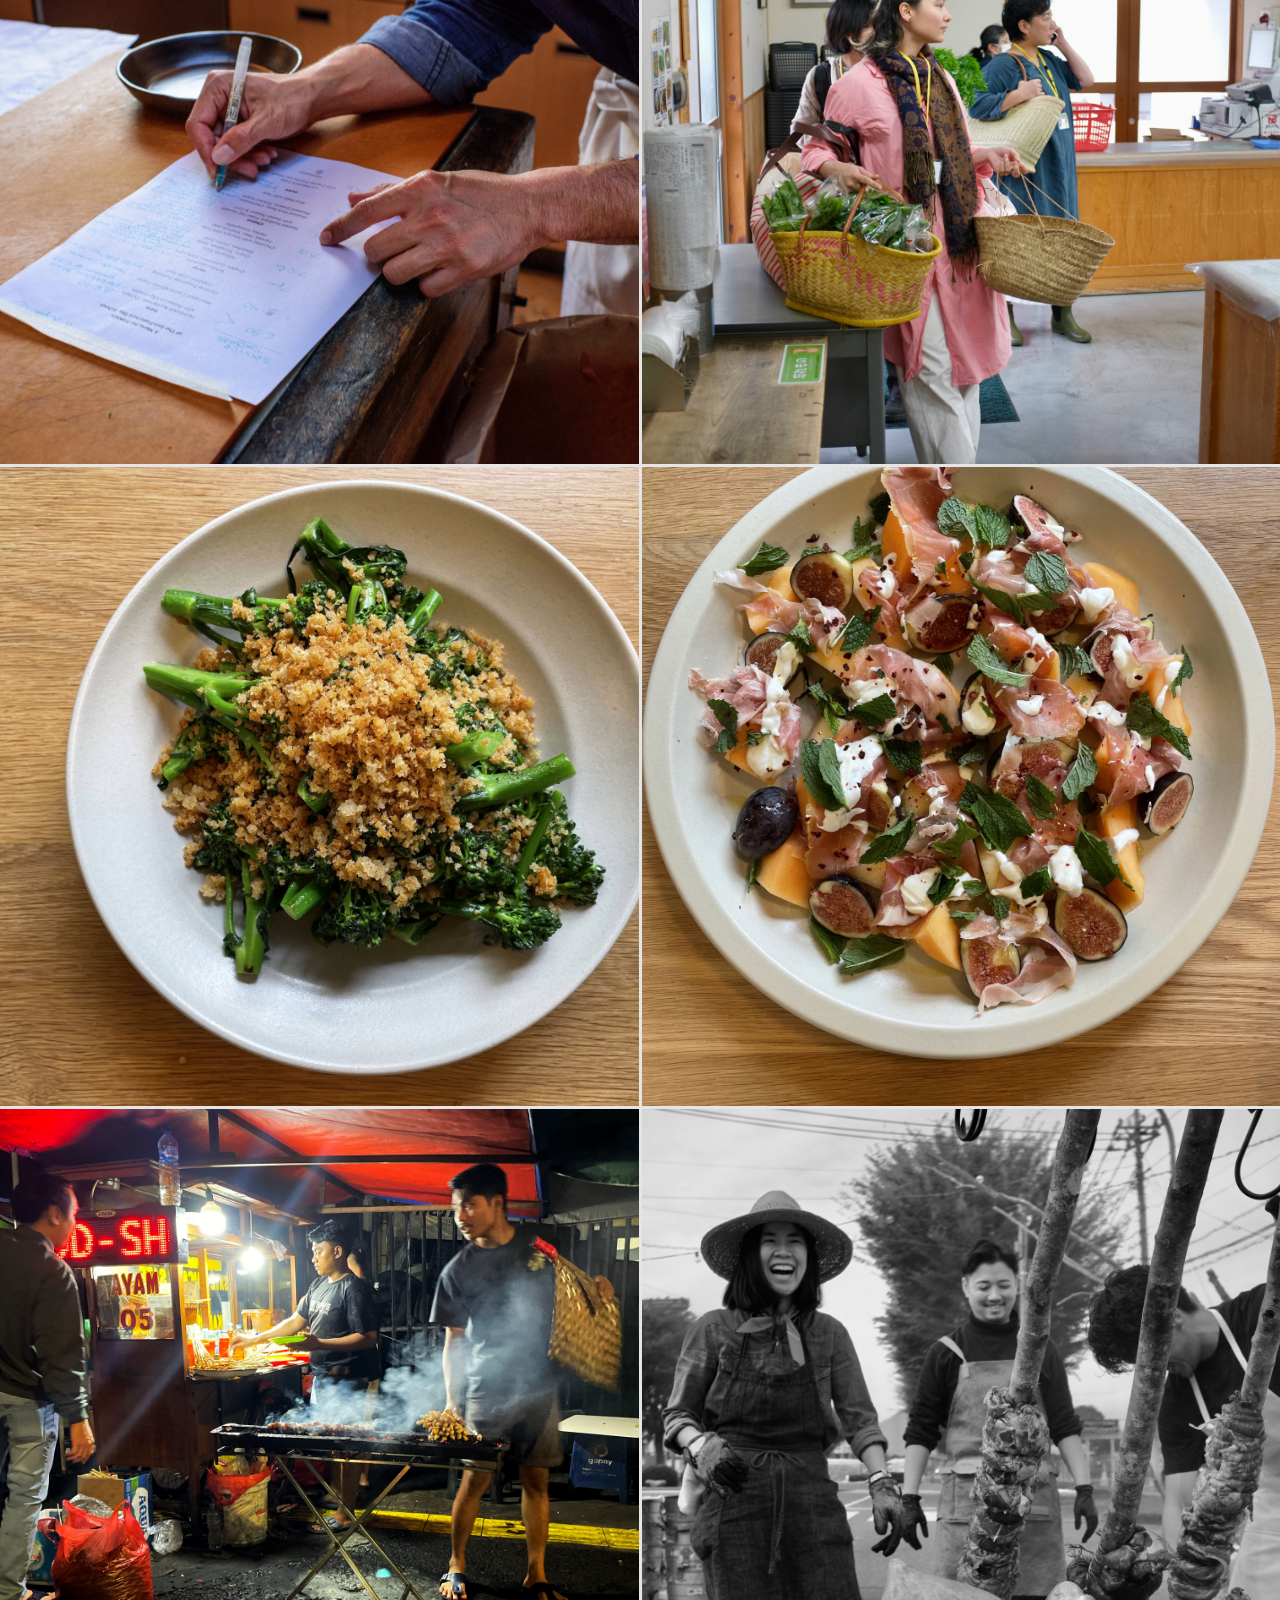
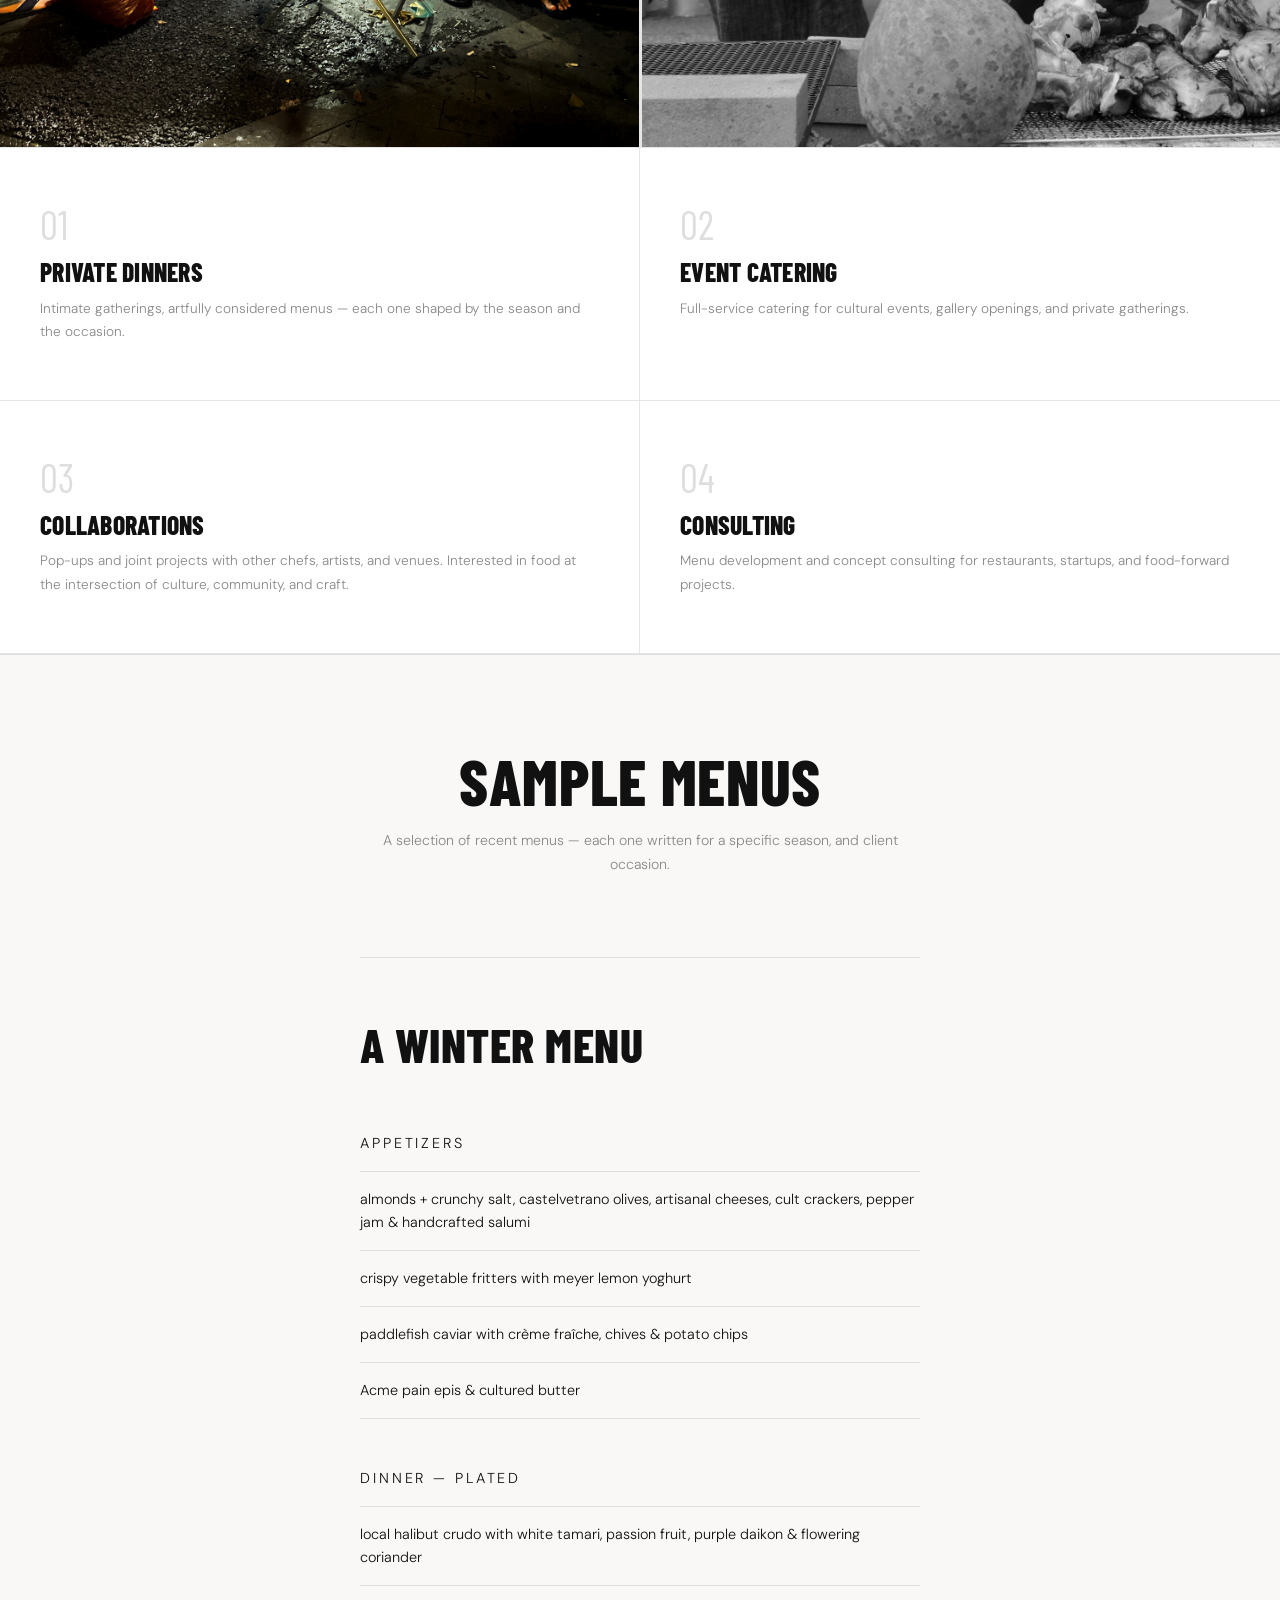
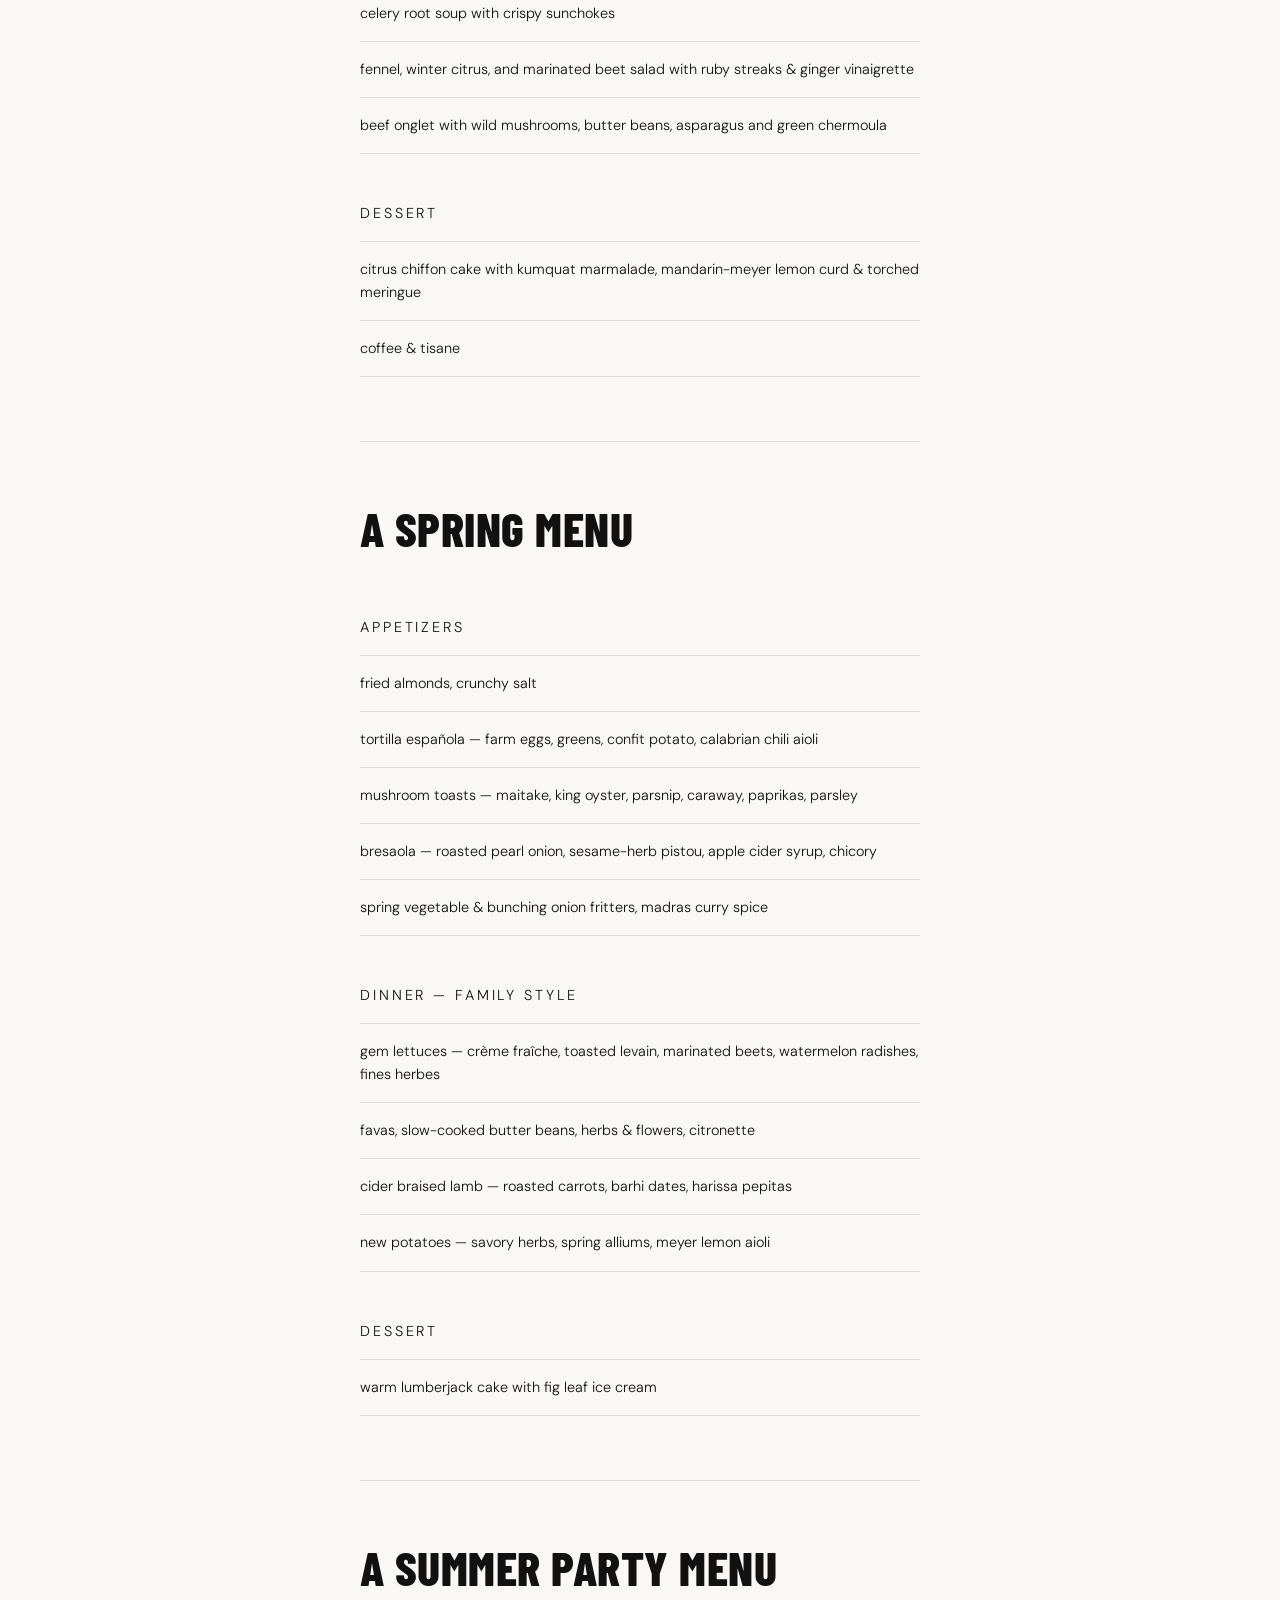
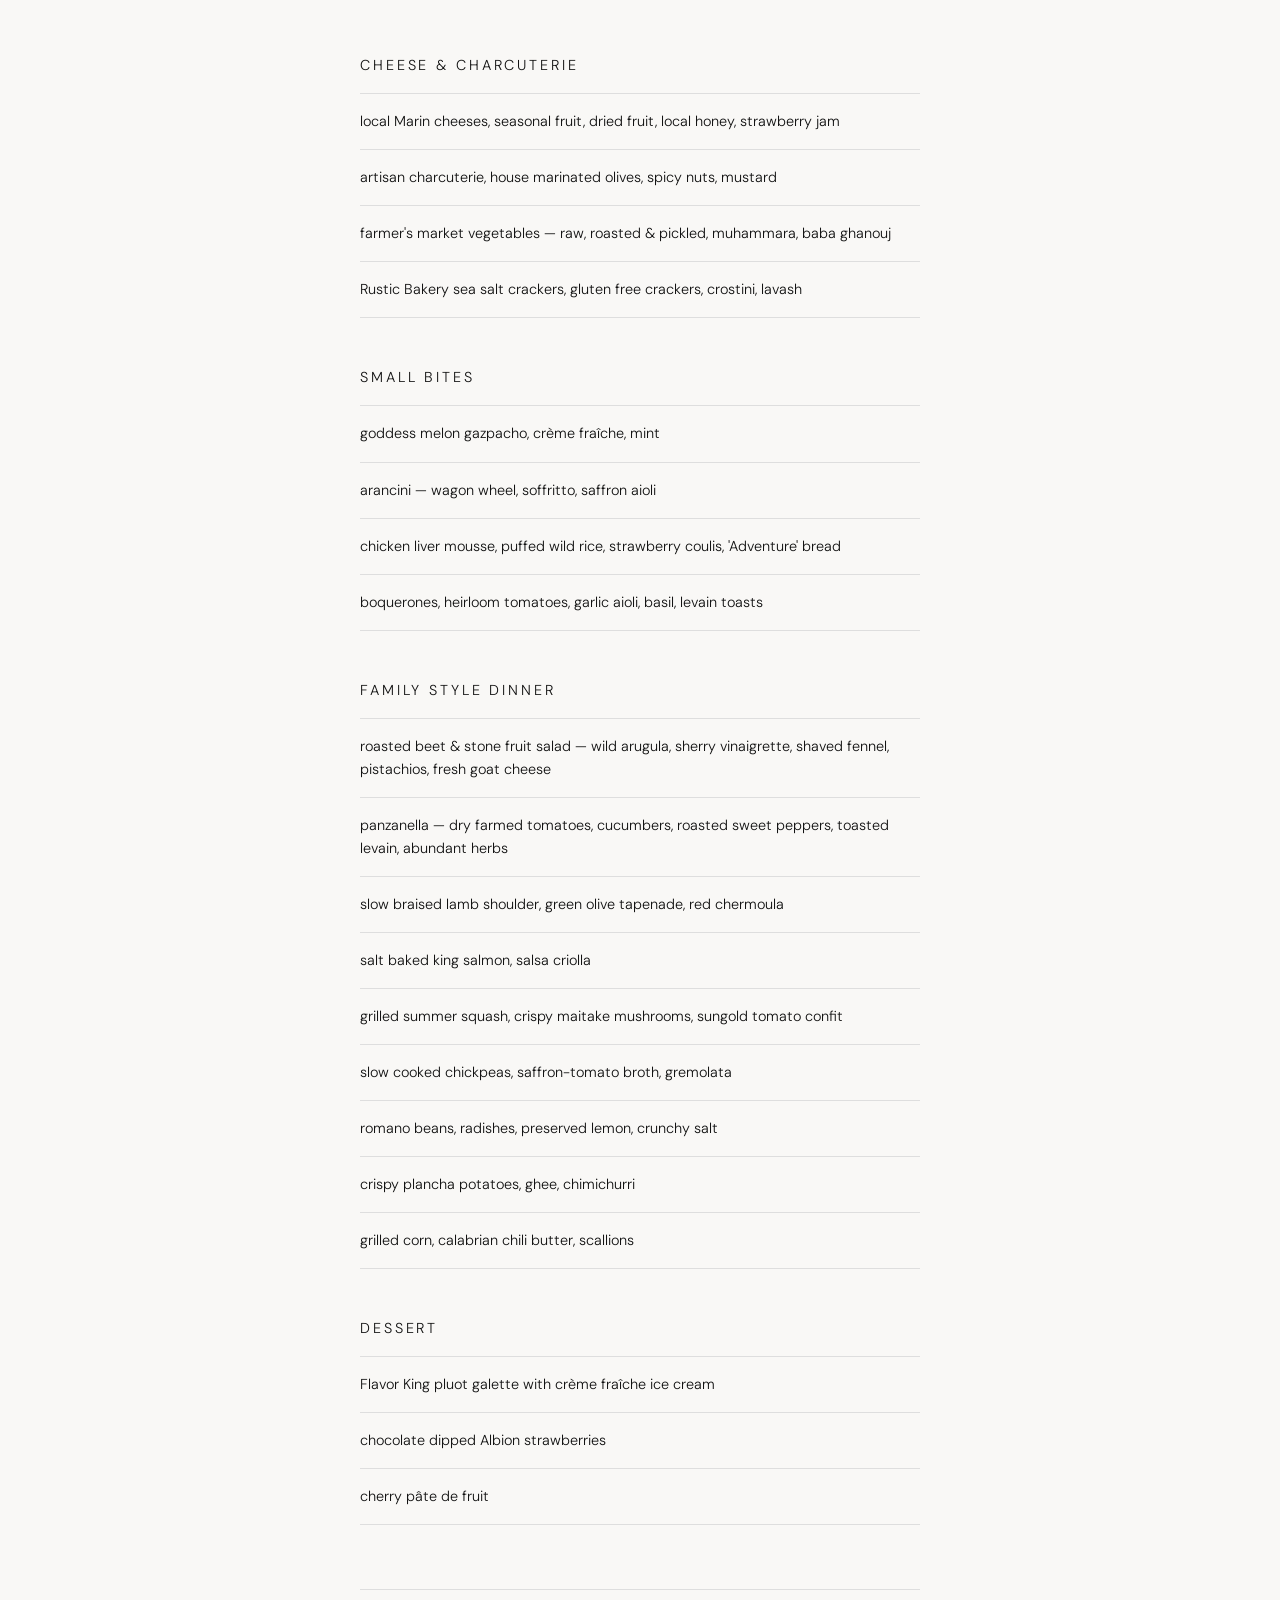
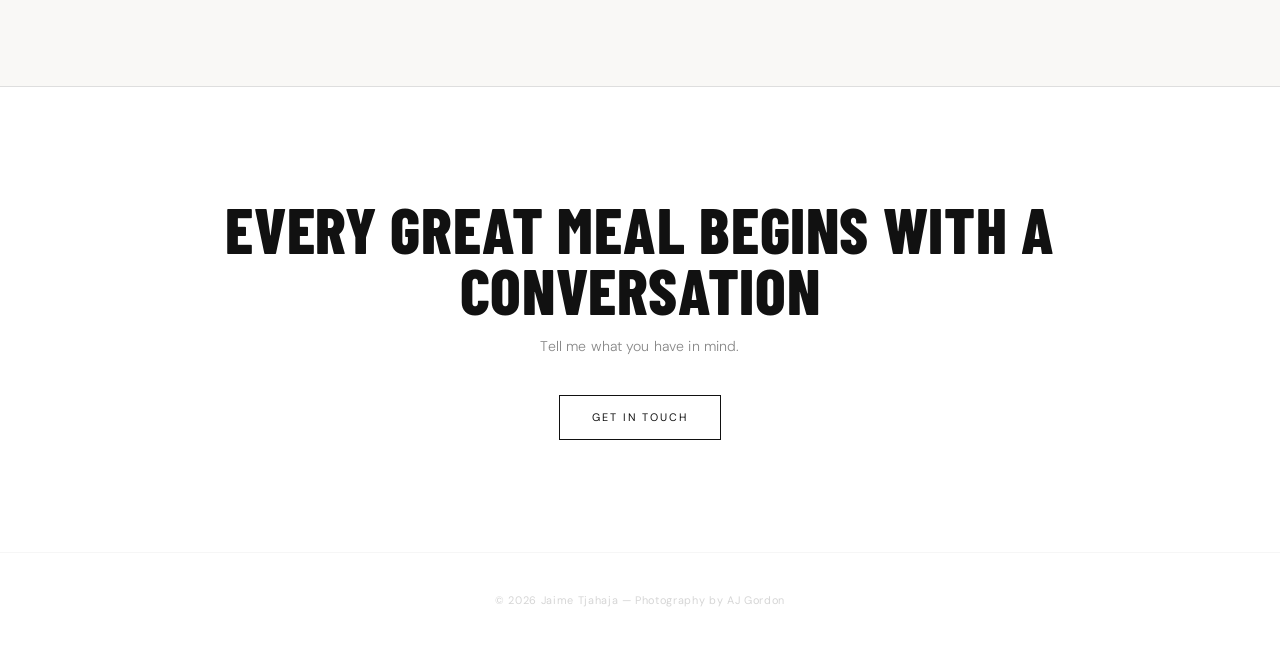
==== commit 08b10439: "V10" ====
--- a/culinary/index.html
+++ b/culinary/index.html
@@ -49,7 +49,6 @@
   <nav class="site-nav">
     <a class="nav-wordmark" href="../index.html">Jaime Tjahaja</a>
     <ul class="nav-links">
-      <li><a href="../music/index.html">Music</a></li>
       <li><a href="index.html" class="active">Culinary</a></li>
       <li><a href="#inquire">Inquire</a></li>
     </ul>
